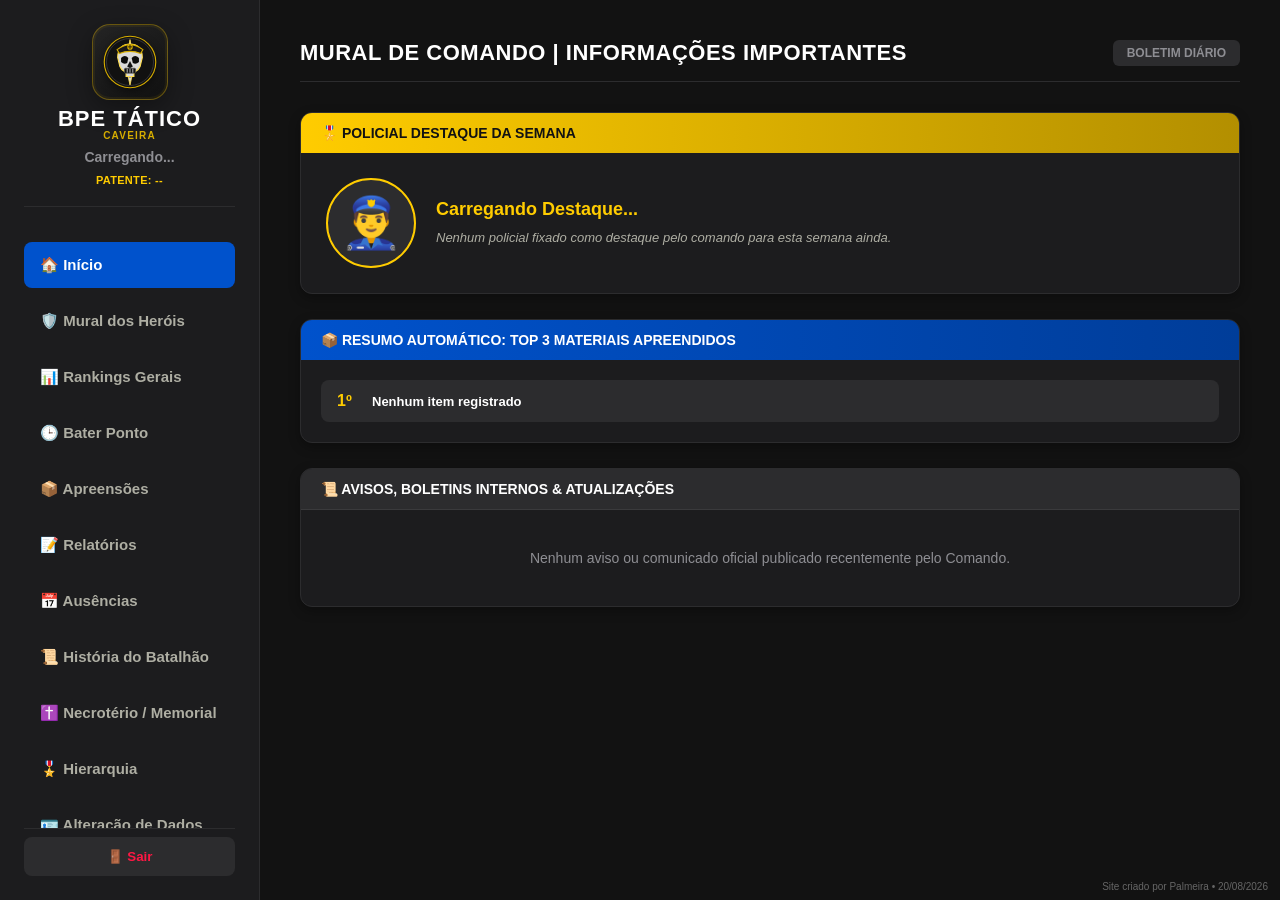
==== painel.html @ 081307b9 "Update painel.html" ====
<!DOCTYPE html>
<html lang="pt-BR">
<head>
    <meta charset="UTF-8">
    <meta name="viewport" content="width=device-width, initial-scale=1.0">
    <title>BPE OPERACIONAL | Painel Principal</title>
    <link rel="icon" type="image/svg+xml" href="data:image/svg+xml,%3Csvg%20xmlns%3D%22http%3A%2F%2Fwww.w3.org%2F2000%2Fsvg%22%20viewBox%3D%220%200%20100%20100%22%3E%0A%3Crect%20width%3D%22100%22%20height%3D%22100%22%20rx%3D%2218%22%20fill%3D%22%23111%22%2F%3E%0A%3Ccircle%20cx%3D%2250%22%20cy%3D%2250%22%20r%3D%2243%22%20fill%3D%22%23111%22%20stroke%3D%22%23d6ad00%22%20stroke-width%3D%223%22%2F%3E%0A%3Cpath%20d%3D%22M50%208%20L58%2055%20L50%2092%20L42%2055%20Z%22%20fill%3D%22%23ddd%22%20stroke%3D%22%23ffdf55%22%20stroke-width%3D%221.5%22%2F%3E%0A%3Cpath%20d%3D%22M50%2018%20L50%2078%22%20stroke%3D%22%23555%22%20stroke-width%3D%222%22%2F%3E%0A%3Crect%20x%3D%2246%22%20y%3D%2254%22%20width%3D%228%22%20height%3D%2220%22%20rx%3D%222%22%20fill%3D%22%23151515%22%20stroke%3D%22%23d6ad00%22%20stroke-width%3D%221.5%22%2F%3E%0A%3Cpath%20d%3D%22M28%2043%20C28%2026%2038%2018%2050%2018%20C62%2018%2072%2026%2072%2043%20L68%2058%20C66%2064%2060%2067%2057%2069%20L57%2076%20L43%2076%20L43%2069%20C40%2067%2034%2064%2032%2058%20Z%22%20fill%3D%22%23ddd%22%20stroke%3D%22%23ffdf55%22%20stroke-width%3D%222%22%2F%3E%0A%3Cpath%20d%3D%22M34%2043%20Q41%2036%2047%2043%20L45%2052%20Q39%2055%2034%2050%20Z%22%20fill%3D%22%23090909%22%2F%3E%0A%3Cpath%20d%3D%22M53%2043%20Q59%2036%2066%2043%20L66%2050%20Q61%2055%2055%2052%20Z%22%20fill%3D%22%23090909%22%2F%3E%0A%3Cpath%20d%3D%22M50%2048%20L45%2058%20L50%2061%20L55%2058%20Z%22%20fill%3D%22%23111%22%2F%3E%0A%3Crect%20x%3D%2240%22%20y%3D%2261%22%20width%3D%2220%22%20height%3D%229%22%20rx%3D%222%22%20fill%3D%22%23111%22%2F%3E%0A%3Cpath%20d%3D%22M45%2062v7%20M50%2062v7%20M55%2062v7%22%20stroke%3D%22%23ddd%22%20stroke-width%3D%221.5%22%2F%3E%0A%3Cpath%20d%3D%22M27%2028%20Q50%2010%2073%2028%20L69%2035%20Q50%2027%2031%2035%20Z%22%20fill%3D%22%23171717%22%20stroke%3D%22%23d6ad00%22%20stroke-width%3D%222%22%2F%3E%0A%3Ccircle%20cx%3D%2250%22%20cy%3D%2223%22%20r%3D%225%22%20fill%3D%22%23d6ad00%22%2F%3E%0A%3Cpath%20d%3D%22M50%2019v8%20M46%2023h8%22%20stroke%3D%22%23111%22%20stroke-width%3D%221.5%22%2F%3E%0A%3C%2Fsvg%3E">
    <link rel="stylesheet" href="painel.css">
    <style>
        /* Ajustes de altíssima qualidade para caixas de texto e layouts expansíveis */
        .full-width-textarea {
            width: 100% !important;
            min-height: 180px;
            max-height: 400px;
            background-color: #2c2c2e;
            border: 1px solid #3a3a3c;
            border-radius: 8px;
            padding: 15px;
            color: white;
            font-size: 14px;
            outline: none;
            resize: vertical;
            line-height: 1.6;
            margin-top: 5px;
            overflow-y: auto;
        }
        .full-width-textarea:focus { border-color: #0052cc; }
        /* Campo de materiais: mantém foco/cursor estáveis durante a digitação. */
        textarea[id^="materiais-print-"] { min-height:78px; line-height:1.45; font-size:14px; font-family:inherit; }
        textarea[id^="materiais-print-"]:focus { outline:2px solid rgba(0,82,204,.35); outline-offset:1px; }
        .input-row-3 { display: grid; grid-template-columns: 1fr 1fr 1fr; gap: 20px; width: 100%; }
        .input-row-2 { display: grid; grid-template-columns: 1fr 1fr; gap: 20px; width: 100%; }
        .form-section-title { font-size: 13px; color: #ffcc00; margin: 25px 0 15px 0; border-bottom: 1px solid #2c2c2e; padding-bottom: 6px; font-weight: 600; text-transform: uppercase; letter-spacing: 0.5px; }
        .bpe-tactical-logo { width:76px;height:76px;margin:0 auto 6px;display:flex;align-items:center;justify-content:center;border:1px solid rgba(255,204,0,.35);border-radius:18px;background:linear-gradient(145deg,#242424,#111);box-shadow:0 8px 24px rgba(0,0,0,.35),inset 0 0 0 2px rgba(255,204,0,.06); }
        .bpe-tactical-logo svg { width:56px;height:56px;filter:drop-shadow(0 3px 5px rgba(0,0,0,.45)); }
        .admin-delete-all { background:#4a1118!important;color:#ffb8bf!important;border:1px solid #ff1744!important;padding:8px 12px!important;border-radius:6px!important;font-weight:800!important;cursor:pointer!important;font-size:11px!important; }
        .admin-delete { background:#ff1744;color:#fff;border:0;padding:6px 10px;border-radius:5px;font-size:10px;font-weight:800;cursor:pointer; }
        .approval-card { background:#1c1c1e;border:1px solid #3a3a3c;border-radius:8px;padding:14px;margin-bottom:10px; }
        .necroteca-card { background:linear-gradient(145deg,#171717,#242424);border:1px solid #3d3d3d;border-left:5px solid #777;border-radius:10px;padding:18px;position:relative;overflow:hidden; }
        .necroteca-card:after { content:'✝';position:absolute;right:18px;top:10px;font-size:56px;color:rgba(255,255,255,.07); }
        .history-card { background:#1c1c1e;border-left:4px solid #ffcc00;padding:20px;border-radius:8px;white-space:pre-wrap;line-height:1.7;color:#d7d7d7; }
        .access-lock { max-width:760px;margin:60px auto; text-align:center; }
        .access-lock .lock-icon { font-size:58px;margin-bottom:10px; }
        .site-credit { position:fixed; right:12px; bottom:8px; color:#666;font-size:10px;z-index:10;pointer-events:none; }
        .dados-pessoais-card { max-width:760px; margin:25px auto; }
        .dados-pessoais-aviso { background:rgba(255,204,0,.08); border:1px solid rgba(255,204,0,.3); color:#d7d7d7; padding:14px; border-radius:8px; line-height:1.6; margin-bottom:20px; }
        .dados-pessoais-grid { display:grid; grid-template-columns:1fr 1fr; gap:18px; }
        .dados-pessoais-grid label { display:block; color:#aeaea3; font-size:13px; margin-bottom:6px; }
        .dados-pessoais-grid input { width:100%; box-sizing:border-box; padding:12px; background:#2c2c2e; border:1px solid #3a3a3c; color:#fff; border-radius:6px; outline:none; }
        .dados-pessoais-grid input:focus { border-color:#ffcc00; }
        @media (max-width:700px) { .dados-pessoais-grid { grid-template-columns:1fr; } }

        /* ===== BPE TÁTICO — ROLAGEM CORRIGIDA ===== */
        html, body { height:100%; min-height:100%; }
        body { overflow:hidden !important; }
        .dashboard-container { height:100vh !important; min-height:100vh !important; overflow:hidden !important; }
        .sidebar {
            height:100vh !important;
            min-height:100vh !important;
            overflow:hidden !important;
            display:flex !important;
            flex-direction:column !important;
        }
        .sidebar-logo { flex:0 0 auto; }
        .sidebar-menu {
            flex:1 1 auto !important;
            min-height:0 !important;
            overflow-y:auto !important;
            overflow-x:hidden !important;
            scrollbar-width:thin;
        }
        .sidebar-footer {
            flex:0 0 auto !important;
            position:relative !important;
            z-index:20;
            background:#1c1c1e;
            border-top:1px solid #2c2c2e;
            padding-top:8px !important;
        }
        #btn-admin {
            width:100% !important;
            box-sizing:border-box !important;
            margin:0 0 7px 0 !important;
            background:linear-gradient(90deg,#3b2800,#6d5000) !important;
            color:#ffdf55 !important;
            border:1px solid #d6ad00 !important;
            font-weight:900 !important;
            box-shadow:0 0 12px rgba(214,173,0,.12);
        }
        #btn-admin:not(.hidden) { display:block !important; }
        .main-content {
            height:100vh !important;
            min-height:0 !important;
            overflow-y:auto !important;
            overflow-x:hidden !important;
            box-sizing:border-box !important;
            -webkit-overflow-scrolling:touch;
        }
        #content-coronel {
            min-height:max-content !important;
            padding-bottom:70px !important;
        }
    </style>
<style>
        /* CORREÇÃO DEFINITIVA DAS ABAS: somente a aba ativa fica visível. */
        .main-content .aba-conteudo.hidden { display:none !important; }
        .main-content .aba-conteudo:not(.hidden) { display:block !important; visibility:visible !important; opacity:1 !important; }
        .main-content .aba-conteudo { box-sizing:border-box; min-height:100%; }
        #content-apreensoes .upload-dropzone { min-height:120px; display:flex; flex-direction:column; align-items:center; justify-content:center; cursor:pointer; }
        #fila-prints-apreensao textarea { display:block !important; visibility:visible !important; opacity:1 !important; }
        #fila-prints-apreensao img { max-width:100%; height:auto; }
</style>
</head>
<body>
    <div class="dashboard-container">
        
        <!-- SIDEBAR: MENU LATERAL ESQUERDO FIXO -->
        <aside class="sidebar">
            <div class="sidebar-logo">
                <div class="bpe-tactical-logo" aria-label="Logo BPE Tático — Caveira" title="BPE TÁTICO • CAVEIRA">
                    <svg viewBox="0 0 100 100" xmlns="http://www.w3.org/2000/svg" role="img" aria-label="Caveira tática com faca">
                        <circle cx="50" cy="50" r="46" fill="#111" stroke="#d6ad00" stroke-width="2"/>
                        <circle cx="50" cy="50" r="42" fill="none" stroke="#3a3a3c" stroke-width="1.5"/>
                        <path d="M50 10 L58 55 L50 91 L42 55 Z" fill="#d8d8d8" stroke="#ffdf55" stroke-width="1.5"/>
                        <path d="M50 18 L50 78" stroke="#4a4a4a" stroke-width="2"/>
                        <rect x="46" y="54" width="8" height="20" rx="2" fill="#151515" stroke="#d6ad00" stroke-width="1.5"/>
                        <path d="M28 42 C28 25 38 18 50 18 C62 18 72 25 72 42 L68 58 C66 64 60 67 57 69 L57 76 L43 76 L43 69 C40 67 34 64 32 58 Z" fill="#d9d9d9" stroke="#ffdf55" stroke-width="2"/>
                        <path d="M34 43 Q41 36 47 43 L45 52 Q39 55 34 50 Z" fill="#0b0b0b"/>
                        <path d="M53 43 Q59 36 66 43 L66 50 Q61 55 55 52 Z" fill="#0b0b0b"/>
                        <path d="M50 48 L45 58 L50 61 L55 58 Z" fill="#111"/>
                        <rect x="40" y="61" width="20" height="9" rx="2" fill="#111" stroke="#555" stroke-width="1"/>
                        <path d="M45 62v7 M50 62v7 M55 62v7" stroke="#d9d9d9" stroke-width="1.5"/>
                        <path d="M27 28 Q50 10 73 28 L69 35 Q50 27 31 35 Z" fill="#171717" stroke="#d6ad00" stroke-width="2"/>
                        <circle cx="50" cy="23" r="5" fill="#d6ad00"/>
                        <path d="M50 19v8 M46 23h8" stroke="#111" stroke-width="1.5"/>
                    </svg>
                </div>
                <h2>BPE TÁTICO</h2>
                <div style="font-size:10px;color:#d6ad00;font-weight:800;letter-spacing:1.2px;margin-top:-2px;">CAVEIRA</div>
                <div class="user-badge">
                    <p id="user-display">Carregando...</p>
                    <p id="user-patente" style="margin:3px 0 0;color:#ffcc00;font-size:11px;font-weight:800;letter-spacing:.3px;">PATENTE: --</p>
                    <span id="tag-estagio" class="badge-estagio hidden">ESTÁGIO</span>
                </div>
            </div>
            
            <nav class="sidebar-menu">
                <button id="btn-menu-inicio" class="menu-btn active" onclick="navegarAba('inicio')">🏠 Início</button>
                <button id="btn-menu-herois" class="menu-btn" onclick="navegarAba('herois')">🛡️ Mural dos Heróis</button>
                <button id="btn-menu-rankings-aba" class="menu-btn" onclick="navegarAba('rankings-aba')">📊 Rankings Gerais</button>
                <button id="btn-menu-ponto" class="menu-btn" onclick="navegarAba('ponto')">🕒 Bater Ponto</button>
                <button id="btn-menu-apreensoes" class="menu-btn" onclick="navegarAba('apreensoes')">📦 Apreensões</button>
                <button id="btn-menu-relatorios" class="menu-btn" onclick="navegarAba('relatorios')">📝 Relatórios</button>
                <button id="btn-menu-ausencias" class="menu-btn" onclick="navegarAba('ausencias')">📅 Ausências</button>
                <button id="btn-menu-historia" class="menu-btn" onclick="navegarAba('historia')">📜 História do Batalhão</button>
                <button id="btn-menu-necroteca" class="menu-btn" onclick="navegarAba('necroteca')">✝️ Necrotério / Memorial</button>
                <button id="btn-menu-hierarquia" class="menu-btn" onclick="navegarAba('hierarquia')">🎖️ Hierarquia</button>
                <button id="btn-menu-dados" class="menu-btn" onclick="navegarAba('dados')">🪪 Alteração de Dados</button>
            </nav>

            <div class="sidebar-footer">
                <button id="btn-admin" class="menu-btn btn-vip hidden" onclick="navegarAba('coronel')" style="display:none;">👑 Painel Coronel</button>
                <button id="btn-menu-acesso" class="menu-btn hidden" onclick="navegarAba('acesso')">🔐 Solicitar / Status de Acesso</button>
                <button onclick="fazerLogout()" class="btn-logout">🚪 Sair</button>
            </div>
        </aside>

        <!-- CONTEÚDO PRINCIPAL (MURAL CENTRAL DINÂMICO E ISOLADO) -->
        <main class="main-content">
            <!-- ====== PORTA DE ACESSO ====== -->
            <div id="content-acesso" class="aba-conteudo hidden">
                <div class="card access-lock">
                    <div class="lock-icon">🔐</div>
                    <h1 style="color:#ffcc00;margin-bottom:10px;">ACESSO AO BPE AGUARDANDO LIBERAÇÃO</h1>
                    <p id="acesso-status-texto" style="color:#aeaea3;line-height:1.7;">Sua senha foi aceita, porém o acesso operacional ainda precisa ser autorizado pelo Alto Comando.</p>
                    <div id="acesso-dados-usuario" style="margin:20px 0;background:#1c1c1e;padding:15px;border-radius:8px;color:#fff;"></div>
                    <button id="btn-solicitar-acesso" class="btn-ponto iniciar" onclick="solicitarAcessoSite()" style="margin:0 auto;max-width:360px;">📨 SOLICITAR LIBERAÇÃO DE ACESSO</button>
                    <div id="acesso-pendente-box" class="hidden" style="margin-top:18px;color:#ffcc00;font-weight:bold;">⏳ SOLICITAÇÃO ENVIADA. AGUARDE A APROVAÇÃO DO ALTO COMANDO.</div>
                </div>
            </div>

            <!-- ====== ABA 1: INÍCIO ====== -->
            <div id="content-inicio" class="aba-conteudo">
                <header class="main-header">
                    <h1>MURAL DE COMANDO | INFORMAÇÕES IMPORTANTES</h1>
                    <div class="date-today">BOLETIM DIÁRIO</div>
                </header>

                <div class="mural-grid">
                    <section class="card card-destaque" style="grid-column: span 2;">
                        <div class="card-header-gold">🎖️ POLICIAL DESTAQUE DA SEMANA</div>
                        <div class="destaque-body">
                            <div class="police-avatar">👮‍♂️</div>
                            <div class="destaque-info">
                                <h3 id="nome-destaque">Carregando Destaque...</h3>
                                <p class="legenda-comentario" id="texto-destaque">Nenhum policial fixado como destaque pelo comando para esta semana ainda.</p>
                            </div>
                        </div>
                    </section>

                    <section class="card card-ranking" style="grid-column: span 2;">
                        <div class="card-header-blue">📦 RESUMO AUTOMÁTICO: TOP 3 MATERIAIS APREENDIDOS</div>
                        <ul class="ranking-list" id="resumo-top3-materiais">
                            <li><span class="rank-pos">1º</span><span class="rank-item">Nenhum item registrado</span></li>
                        </ul>
                    </section>

                    <section class="card card-boletins" style="grid-column: span 2;">
                        <div class="card-header-gray">📜 AVISOS, BOLETINS INTERNOS & ATUALIZAÇÕES</div>
                        <div class="boletins-feed" id="feed-boletins-coronel">
                            <p class="sem-registro">Nenhum aviso ou comunicado oficial publicado recentemente pelo Comando.</p>
                        </div>
                    </section>
                </div>
            </div>

            <!-- ====== ABA 2: CENTRAL DE RANKINGS PÚBLICOS ====== -->
            <div id="content-rankings-aba" class="aba-conteudo hidden">
                <header class="main-header">
                    <h1>ESTATÍSTICAS E RANKINGS DO BATALHÃO</h1>
                    <div class="date-today">FISCALIZAÇÃO GERAL</div>
                </header>

                <div class="mural-grid">
                    <section class="card" style="grid-column: span 2;">
                        <div class="card-header-blue">🥇 RANKING DE APREENSÕES (INDIVIDUAL)</div>
                        <div class="tabela-scroll">
                            <table class="tabela-tatico">
                                <thead>
                                    <tr>
                                        <th>Posição</th>
                                        <th>Policial / ID</th>
                                        <th>Total de Apreensões</th>
                                    </tr>
                                </thead>
                                <tbody id="tabela-ranking-apreensoes">
                                    <tr><td colspan="3" class="sem-registro">Nenhum dado computado na semana.</td></tr>
                                </tbody>
                            </table>
                        </div>
                    </section>

                    <section class="card" style="grid-column: span 2;">
                        <div class="card-header-gold">📦 MONTANTE GERAL ACUMULADO DE MATERIAIS (BATALHÃO)</div>
                        <div class="tabela-scroll">
                            <table class="tabela-tatico">
                                <thead>
                                    <tr>
                                        <th>Item Operacional</th>
                                        <th>Total Confiscado (Geral)</th>
                                    </tr>
                                </thead>
                                <tbody id="tabela-ranking-materiais-coletivo">
                                    <tr><td colspan="2" class="sem-registro">Nenhum material catalogado na semana.</td></tr>
                                </tbody>
                            </table>
                        </div>
                    </section>

                    <section class="card" style="grid-column: span 2;">
                        <div class="card-header-gray">🕒 RANKING DE ATIVIDADE (POLICIAIS MAIS PRESENTES)</div>
                        <div class="tabela-scroll">
                            <table class="tabela-tatico">
                                <thead>
                                    <tr>
                                        <th>Posição</th>
                                        <th>Policial / ID</th>
                                        <th>Último Ponto Aberto</th>
                                        <th>Total de Horas</th>
                                    </tr>
                                </thead>
                                <tbody id="tabela-ranking-atividade">
                                    <tr><td colspan="4" class="sem-registro">Nenhum plantão registrado na semana.</td></tr>
                                </tbody>
                            </table>
                        </div>
                    </section>
                </div>
            </div>
            <!-- ====== ABA 4: BATER PONTO ====== -->
            <div id="content-ponto" class="aba-conteudo hidden">
                <header class="main-header">
                    <h1>CONTROLE DE PONTO ELETRÔNICO</h1>
                    <div class="date-today">REGISTRO DE SERVIÇO</div>
                </header>

                <div class="ponto-container-box">
                    <div class="card card-ponto-status">
                        <div class="card-header-gray">📋 STATUS DO PLANTÃO</div>
                        <div class="ponto-body">
                            <div class="ponto-dados-usuario">
                                <p><strong>Operacional:</strong> <span id="ponto-nome">Carregando...</span></p>
                                <p><strong>ID do Jogo:</strong> <span id="ponto-id">Carregando...</span></p>
                            </div>
                            <div class="ponto-acoes">
                                <div id="status-badge-ponto" class="status-badge fechado">FORA DE SERVIÇO</div>
                                <div class="timer-display" id="ponto-timer">00:00:00</div>
                                <div class="ponto-logs-horarios">
                                    <p>🛫 <strong>Início:</strong> <span id="ponto-registro-inicio">--:--:--</span></p>
                                    <p>🛬 <strong>Término:</strong> <span id="ponto-registro-fim">--:--:--</span></p>
                                    <p>⏳ <strong>Total do Turno:</strong> <span id="ponto-registro-total">0h 0min</span></p>
                                </div>
                                <button id="btn-ponto-acao" onclick="alternarPonto()" class="btn-ponto iniciar">INICIAR SERVIÇO</button>
                            </div>
                        </div>
                    </div>

                    <div class="card card-historico-pontos" style="margin-top: 30px;">
                        <div class="card-header-blue">📋 REGISTROS RECENTES DE PATRULHAMENTO (GERAL)</div>
                        <div class="historico-feed" id="feed-publico-pontos">
                            <p class="sem-registro" id="txt-sem-ponto">Nenhum turno finalizado recentemente.</p>
                        </div>
                    </div>
                </div>
            </div>

            <!-- ====== ABA 5: CENTRAL DE APREENSÕES ====== -->
            <div id="content-apreensoes" class="aba-conteudo hidden">
                <header class="main-header">
                    <h1>SISTEMA DE APREENSÕES OPERACIONAIS</h1>
                    <div class="date-today">LEITURA DE PRINT REAL</div>
                </header>

                <div class="ponto-container-box" style="max-width: 700px;">
                    <div class="card">
                        <div class="card-header-blue">📸 INSTANTÂNEO: SOLTE O PRINT DO INVENTÁRIO ABAIXO</div>
                        <div class="ponto-body">
                            <div class="upload-dropzone" id="dropzone" onclick="document.getElementById('file-print').click()" ondragover="event.preventDefault()" ondrop="event.preventDefault(); Array.from(event.dataTransfer.files || []).forEach(processarImagemApreensao)">
                                <span class="upload-icon">📷</span>
                                <p><strong>Clique, arraste ou use CTRL+V</strong></p>
                                <p>Cole diretamente um print do inventário nesta área. Você pode adicionar vários prints antes de enviar.</p>
                                <input type="file" id="file-print" accept="image/*" multiple style="display: none;" onchange="adicionarPrintsApreensao(this)">
                            </div>
                            <div class="card" style="margin-top:18px;">
                                <div class="card-header-gray">📋 PRINTS AGUARDANDO ENVIO</div>
                                <div id="fila-prints-apreensao" style="padding:10px 0;">
                                    <div class="sem-registro">Nenhum print aguardando envio.</div>
                                </div>
                                <button id="btn-enviar-apreensoes" type="button" class="btn-ponto iniciar" style="width:100%;margin-top:15px;" onclick="enviarApreensoesPendentes()" disabled>📤 ENVIAR APREENSÕES</button>
                                <p style="margin-top:12px;color:#aaa;font-size:13px;">Após anexar cada print, o campo <strong>Materiais apreendidos</strong> aparece imediatamente para você informar as quantidades. Você pode adicionar vários prints na mesma postagem. O print fica visível para conferência e também é arquivado para fiscalização posterior.</p>
                            </div>
                            <div id="historico-apreensoes-fiscalizacao" style="margin-top:18px;"></div>
                            </div>
                        </div>
                    </div>
                </div>
            </div>

            <!-- ====== ABA 6: CENTRAL DE RELATÓRIOS (RSO / GUINCHO) ====== -->
            <div id="content-relatorios" class="aba-conteudo hidden">
                <header class="main-header">
                    <h1>CENTRAL DE RELATÓRIOS OPERACIONAIS</h1>
                    <div class="date-today">LAVRATURA DE ATIVIDADES</div>
                </header>

                <div style="display: flex; gap: 20px; margin-bottom: 30px;">
                    <button id="btn-abrir-form-rso" class="btn-ponto iniciar" style="margin: 0; padding: 18px; font-size: 15px; letter-spacing: 1px; cursor: pointer;" onclick="exibirFormularioRSO()">📝 INICIAR REGISTRO DE RSO</button>
                    <button id="btn-abrir-form-guincho" class="btn-ponto iniciar" style="margin: 0; padding: 18px; font-size: 15px; letter-spacing: 1px; background-color: #ffcc00; color: #121212; cursor: pointer;" onclick="exibirFormularioGuincho()">🚛 INICIAR REGISTRO DE GUINCHO</button>
                </div>

                <!-- FORMULÁRIO DO RSO -->
                <section id="caixa-formulario-rso" class="card hidden" style="padding: 25px; margin-bottom: 30px; border: 1px solid #0052cc;">
                    <div class="card-header-gray" style="margin: -25px -25px 20px -25px; padding: 15px 20px; background: linear-gradient(90deg, #0052cc, #003d99);">📝 PREENCHIMENTO: RELATÓRIO DE SERVIÇO OPERACIONAL (RSO)</div>
                    <form id="form-registro-operacional" onsubmit="publicarRelatorioRSO(event)" class="auth-form" style="max-width: 100%; display: flex; flex-direction: column; gap: 15px;">
                        <div class="input-row-3">
                            <div class="input-group"><label>Batalhão</label><input type="text" id="rel-batalhao" required style="padding:11px; background:#2c2c2e; border:1px solid #3a3a3c; color:white; border-radius:6px; width:100%;"></div>
                            <div class="input-group"><label>Prefixo da Viatura</label><input type="text" id="rel-prefixo" required style="padding:11px; background:#2c2c2e; border:1px solid #3a3a3c; color:white; border-radius:6px; width:100%;"></div>
                            <div class="input-group"><label>Data do Serviço</label><input type="date" id="rel-data" required style="padding:11px; background:#2c2c2e; border:1px solid #3a3a3c; color:white; border-radius:6px; width:100%;"></div>
                        </div>
                        <div class="input-row-2">
                            <div class="input-group"><label>Horário de Início</label><input type="time" id="rel-hora-inicio" required style="padding:11px; background:#2c2c2e; border:1px solid #3a3a3c; color:white; border-radius:6px; width:100%;"></div>
                            <div class="input-group"><label>Horário de Término</label><input type="time" id="rel-hora-fim" required style="padding:11px; background:#2c2c2e; border:1px solid #3a3a3c; color:white; border-radius:6px; width:100%;"></div>
                        </div>
                        <div class="form-section-title">👥 COMPOSIÇÃO DA GUARNIÇÃO</div>
                        <div style="display: flex; flex-direction: column; gap: 12px; width:100%;">
                            <input type="text" id="rel-h1" placeholder="1º Homem" required style="padding:11px; background:#2c2c2e; border:1px solid #3a3a3c; color:white; border-radius:6px; width:100%;">
                            <input type="text" id="rel-h2" placeholder="2º Homem" style="padding:11px; background:#2c2c2e; border:1px solid #3a3a3c; color:white; border-radius:6px; width:100%;">
                            <input type="text" id="rel-h3" placeholder="3º Homem" style="padding:11px; background:#2c2c2e; border:1px solid #3a3a3c; color:white; border-radius:6px; width:100%;">
                            <input type="text" id="rel-h4" placeholder="4º Homem" style="padding:11px; background:#2c2c2e; border:1px solid #3a3a3c; color:white; border-radius:6px; width:100%;">
                            <input type="text" id="rel-h5" placeholder="5º Homem" style="padding:11px; background:#2c2c2e; border:1px solid #3a3a3c; color:white; border-radius:6px; width:100%;">
                        </div>
                        <div class="form-section-title" style="color: #0052cc;">📜 HISTÓRICO</div>
                        <textarea id="rel-historico" class="full-width-textarea" placeholder="Histórico..." required></textarea>
                        <div class="input-row-2">
                            <input type="number" id="rel-bopm" value="0" required style="padding:11px; background:#2c2c2e; border:1px solid #3a3a3c; color:white; border-radius:6px;">
                            <input type="number" id="rel-obitos" value="0" required style="padding:11px; background:#2c2c2e; border:1px solid #3a3a3c; color:white; border-radius:6px;">
                        </div>
                        <input type="text" id="rel-materiais" placeholder="Materiais..." style="padding:11px; background:#2c2c2e; border:1px solid #3a3a3c; color:white; border-radius:6px; width:100%;">
                        <div class="input-row-2" style="margin-top: 15px;"><button type="submit" class="btn-ponto iniciar">ENVIAR RSO</button><button type="button" class="btn-logout" onclick="cancelarRSO()">CANCELAR</button></div>
                    </form>
                </section>

                <!-- FORMULÁRIO DO GUINCHO -->
                <section id="caixa-formulario-guincho" class="card hidden" style="padding: 25px; margin-bottom: 30px; border: 1px solid #ffcc00;">
                    <div class="card-header-gray" style="margin: -25px -25px 20px -25px; padding: 15px 20px; background: linear-gradient(90deg, #ffcc00, #b38f00); color: #121212;">🚛 PREENCHIMENTO: RELATÓRIO DE GUINCHO</div>
                    <form id="form-registro-guincho" onsubmit="publicarRelatorioGuincho(event)" class="auth-form" style="max-width: 100%; display: flex; flex-direction: column; gap: 15px;">
                        <div class="input-row-3">
                            <input type="date" id="gui-data" required style="padding:11px; background:#2c2c2e; border:1px solid #3a3a3c; color:white; border-radius:6px; width:100%;">
                            <input type="time" id="gui-hora-inicio" required style="padding:11px; background:#2c2c2e; border:1px solid #3a3a3c; color:white; border-radius:6px; width:100%;">
                            <input type="time" id="gui-hora-fim" required style="padding:11px; background:#2c2c2e; border:1px solid #3a3a3c; color:white; border-radius:6px; width:100%;">
                        </div>
                        <div class="input-row-3">
                            <input type="text" id="gui-veiculo" placeholder="Veículo" required style="padding:11px; background:#2c2c2e; border:1px solid #3a3a3c; color:white; border-radius:6px; width:100%;">
                            <input type="text" id="gui-placa" placeholder="Placa" required style="padding:11px; background:#2c2c2e; border:1px solid #3a3a3c; color:white; border-radius:6px; width:100%;">
                            <input type="text" id="gui-dono" placeholder="Proprietário" required style="padding:11px; background:#2c2c2e; border:1px solid #3a3a3c; color:white; border-radius:6px; width:100%;">
                        </div>
                        <div class="input-row-2">
                            <input type="text" id="gui-retirada" placeholder="Retirada" required style="padding:11px; background:#2c2c2e; border:1px solid #3a3a3c; color:white; border-radius:6px; width:100%;">
                            <input type="text" id="gui-destino" placeholder="Destino" required style="padding:11px; background:#2c2c2e; border:1px solid #3a3a3c; color:white; border-radius:6px; width:100%;">
                        </div>
                        <input type="text" id="gui-motivo" placeholder="Motivo" required style="padding:11px; background:#2c2c2e; border:1px solid #3a3a3c; color:white; border-radius:6px; width:100%;">
                        <input type="text" id="gui-responsavel" placeholder="Responsável" required style="padding:11px; background:#2c2c2e; border:1px solid #3a3a3c; color:white; border-radius:6px; width:100%;">
                        <div class="input-group" style="width: 100%;">
                            <label>Anexar Foto do Veículo</label>
                            <input type="file" id="gui-foto-arquivo" accept="image/*" style="padding:11px; background:#2c2c2e; border:1px solid #3a3a3c; color:white; border-radius:6px; width:100%;" onchange="processarFotoVeiculo(this)">
                            <img id="gui-preview-img" src="" class="hidden" style="max-height: 150px; margin-top: 10px; border-radius: 6px; border: 1px solid #ffcc00; display: block;">
                            <input type="hidden" id="gui-foto-base64">
                        </div>
                        <div class="input-row-2" style="margin-top: 15px;"><button type="submit" class="btn-ponto iniciar" style="background-color:#ffcc00; color:#121212;">ENVIAR GUINCHO</button><button type="button" class="btn-logout" onclick="cancelarGuincho()">CANCELAR</button></div>
                    </form>
                </section>

                <section class="card">
                    <div class="card-header-blue">📋 HISTÓRICO GERAL DE RELATÓRIOS DO BATALHÃO</div>
                    <div class="boletins-feed" id="feed-mural-relatorios" style="padding: 20px;">
                        <p class="sem-registro">Nenhum relatório enviado até o momento.</p>
                    </div>
                </section>
            </div>

                        <!-- ====== ABA 3: MURAL DOS HERÓIS ====== -->
            <div id="content-herois" class="aba-conteudo hidden">
                <header class="main-header">
                    <h1>MURAL DOS HERÓIS DO BATALHÃO</h1>
                    <div class="date-today">HONRA E GLÓRIA</div>
                </header>

                <div class="mural-grid" id="mural-homenagens-batalhao"
                     style="display:grid;grid-template-columns:repeat(auto-fit,minmax(300px,1fr));gap:20px;">
                </div>
            </div>

            <!-- ====== ABA 7: QUADRO DE AUSÊNCIAS JUSTIFICADAS ====== -->
            <div id="content-ausencias" class="aba-conteudo hidden">
                <header class="main-header">
                    <h1>SISTEMA DE AUSÊNCIAS JUSTIFICADAS</h1>
                    <div class="date-today">CONTROLE DE LICENÇAS</div>
                </header>
                
                <div style="margin-bottom: 30px;">
                    <button id="btn-abrir-form-ausencia" class="btn-ponto iniciar" style="margin: 0; padding: 18px; font-size: 15px; letter-spacing: 1px; cursor: pointer;" onclick="exibirFormularioAusencia()">📅 SOLICITAR LICENÇA / AFASTAMENTO</button>
                </div>
                
                <section id="caixa-formulario-ausencia" class="card hidden" style="padding: 25px; margin-bottom: 30px; border: 1px solid #ff6b00;">
                    <div class="card-header-gray" style="margin: -25px -25px 20px -25px; padding: 15px 20px; background: linear-gradient(90deg, #ff6b00, #cc4b00); color: white;">📅 FORMULÁRIO DE JUSTIFICATIVA</div>
                    <form id="form-registro-ausencia" onsubmit="publicarAusenciaJustificada(event)" class="auth-form" style="max-width: 100%; display: flex; flex-direction: column; gap: 15px;">
                        <div class="input-row-2">
                            <div class="input-group"><label>ID do Jogo</label><input type="number" id="aus-id" required style="padding:11px; background:#2c2c2e; border:1px solid #3a3a3c; color:white; border-radius:6px; width:100%;"></div>
                            <div class="input-group"><label>Nome e Patente</label><input type="text" id="aus-nome" required style="padding:11px; background:#2c2c2e; border:1px solid #3a3a3c; color:white; border-radius:6px; width:100%;"></div>
                        </div>
                        <div class="input-row-2">
                            <div class="input-group"><label>Início</label><input type="date" id="aus-data-inicio" required style="padding:11px; background:#2c2c2e; border:1px solid #3a3a3c; color:white; border-radius:6px; width:100%;"></div>
                            <div class="input-group"><label>Término</label><input type="date" id="aus-data-fim" required style="padding:11px; background:#2c2c2e; border:1px solid #3a3a3c; color:white; border-radius:6px; width:100%;"></div>
                        </div>
                        <div class="input-group" style="width: 100%;"><label>Motivo</label><textarea id="aus-motivo" class="full-width-textarea" required></textarea></div>
                        <div class="input-row-2" style="margin-top: 25px; gap: 20px;">
                            <button type="submit" class="btn-ponto iniciar" style="margin: 0; padding:15px; border:none; border-radius:6px; font-weight:bold; cursor:pointer; font-size:15px; background-color:#ff6b00; color:white;">ENVIAR JUSTIFICATIVA</button>
                            <button type="button" class="btn-logout" style="margin: 0; padding:15px; border:none; border-radius:6px; font-weight:bold; cursor:pointer; font-size:15px;" onclick="cancelarAusencia()">CANCELAR RASCUNHO</button>
                        </div>
                    </form>
                </section>
                
                <section class="card">
                    <div class="card-header-blue" style="background: #2c2c2e; color: white;">📋 HISTÓRICO DE AUSÊNCIAS E LICENÇAS DO EFETIVO</div>
                    <div class="boletins-feed" id="feed-mural-ausencias" style="padding: 20px; display: flex; flex-direction: column; gap: 15px;">
                        <p class="sem-registro" id="txt-sem-ausencia">Nenhuma ausência registrada no momento.</p>
                    </div>
                </section>
            </div>

            <!-- ====== MURAL DA HISTÓRIA DO BATALHÃO ====== -->
            <div id="content-historia" class="aba-conteudo hidden">
                <header class="main-header">
                    <h1>📜 HISTÓRIA DO BATALHÃO</h1>
                    <div class="date-today">MEMÓRIA INSTITUCIONAL</div>
                </header>
                <section class="card">
                    <div class="card-header-gold">🏛️ NOSSA HISTÓRIA</div>
                    <div id="mural-historia-bpe" class="history-card" style="margin:20px;">A história do batalhão ainda não foi publicada pelo Coronel.</div>
                </section>
            </div>

            <!-- ====== NECROTÉRIO / MEMORIAL ====== -->
            <div id="content-necroteca" class="aba-conteudo hidden">
                <header class="main-header">
                    <h1>✝️ NECROTÉRIO / MEMORIAL DO BATALHÃO</h1>
                    <div class="date-today">MEMÓRIA DOS QUE DEIXARAM O EFETIVO</div>
                </header>
                <section class="card">
                    <div class="card-header-gray">🕯️ MEMORIAL DO EFETIVO</div>
                    <div id="mural-necroteca" style="padding:20px;display:grid;grid-template-columns:repeat(auto-fill,minmax(280px,1fr));gap:15px;"></div>
                </section>
            </div>

            <!-- ====== ABA: ALTERAÇÃO DE DADOS ====== -->
            <div id="content-dados" class="aba-conteudo hidden">
                <header class="main-header">
                    <h1>ALTERAÇÃO DE DADOS DO POLICIAL</h1>
                    <div class="date-today">ATUALIZAÇÃO DO CADASTRO</div>
                </header>

                <section class="card dados-pessoais-card">
                    <div class="card-header-gold">🪪 MEUS DADOS FUNCIONAIS</div>
                    <div style="padding:22px;">
                        <div class="dados-pessoais-aviso">
                            <strong style="color:#ffcc00;">Atenção:</strong> você pode alterar seu nome e seu ID.
                            A patente é controlada pelo Alto Comando e será mantida automaticamente.
                            Depois de salvar, a alteração será sincronizada com o banco compartilhado para os demais policiais.
                        </div>
                        <div class="dados-pessoais-grid">
                            <div>
                                <label for="dados-nome">Nome</label>
                                <input id="dados-nome" type="text" placeholder="Ex.: PALMEIRA" autocomplete="off">
                                <small style="display:block;color:#777;margin-top:6px;">Digite somente seu nome. A patente será acrescentada automaticamente.</small>
                            </div>
                            <div>
                                <label for="dados-id">ID do Jogo</label>
                                <input id="dados-id" type="text" inputmode="numeric" placeholder="Ex.: 23012" autocomplete="off">
                            </div>
                        </div>
                        <div style="margin-top:22px;display:flex;gap:12px;flex-wrap:wrap;">
                            <button type="button" class="btn-ponto iniciar" style="margin:0;" onclick="carregarDadosPessoais()">🔄 ATUALIZAR DADOS ATUAIS</button>
                            <button type="button" class="btn-ponto iniciar" style="margin:0;background:#ffcc00;color:#121212;" onclick="salvarAlteracaoDados()">💾 SALVAR ALTERAÇÕES</button>
                        </div>
                        <p id="dados-status" style="margin:15px 0 0;color:#8e8e93;font-size:12px;"></p>
                    </div>
                </section>
            </div>

            <!-- ====== ABA 8: QUADRO DE HIERARQUIA DINÂMICA WITH CONTADORES ====== -->
            <div id="content-hierarquia" class="aba-conteudo hidden">
                <header class="main-header">
                    <h1>QUADRO DE HIERARQUIA GERAL DO EFETIVO</h1>
                    <div class="date-today" style="color: #ffcc00; font-weight: bold; font-size: 14px; background: rgba(255,204,0,0.1); padding: 6px 12px; border-radius: 4px; display: inline-block;">
                        🚨 TOTAL DE POLICIAIS NO BATALHÃO: <span id="contador-efetivo-total" style="color: #ffffff; font-weight: 800;">0</span>
                    </div>
                </header>

                <div class="mural-grid" style="display: flex; flex-direction: column; gap: 30px; max-width: 100%; margin-top: 20px;">
                    <section class="card" style="border-left: 5px solid #ffcc00;">
                        <div class="card-header-gold">👑 ALTO COMANDO (<span id="qtd-alto-comando">0</span>)</div>
                        <div id="hierarquia-alto-comando" style="padding: 20px; display: grid; grid-template-columns: repeat(auto-fill, minmax(220px, 1fr)); gap: 15px;"></div>
                    </section>

                    <section class="card" style="border-left: 5px solid #0052cc;">
                        <div class="card-header-blue">🎖️ CORPO DE OFICIAIS (<span id="qtd-oficiais">0</span>)</div>
                        <div id="hierarquia-oficiais" style="padding: 20px; display: grid; grid-template-columns: repeat(auto-fill, minmax(220px, 1fr)); gap: 15px;"></div>
                    </section>

                    <section class="card" style="border-left: 5px solid #00e676;">
                        <div class="card-header-blue" style="background: linear-gradient(90deg, #00e676, #00b34a); color: #121212; font-weight: bold;">🛡️ CORPO DE GRADUADOS (<span id="qtd-graduados">0</span>)</div>
                        <div id="hierarquia-graduados" style="padding: 20px; display: grid; grid-template-columns: repeat(auto-fill, minmax(220px, 1fr)); gap: 15px;"></div>
                    </section>

                    <section class="card" style="border-left: 5px solid #aeaea3;">
                        <div class="card-header-gray">👮‍♂️ CORPO DE PRAÇAS (<span id="qtd-pracas">0</span>)</div>
                        <div id="hierarquia-pracas" style="padding: 20px; display: grid; grid-template-columns: repeat(auto-fill, minmax(220px, 1fr)); gap: 15px;"></div>
                    </section>
                </div>
            </div>


            <!-- ====== ABA 9: PAINEL ADMINISTRATIVO SUPREMO ====== -->
            <div id="content-coronel" class="aba-conteudo hidden">
                <header class="main-header">
                    <h1 id="titulo-painel-coronel">PAINEL DE CONTROLE DO ALTO COMANDO</h1>
                    <div class="date-today" style="color:#ffcc00;">GESTÃO E AUDITORIA SUPREMA</div>
                </header>

                <div class="mural-grid" style="display:grid; grid-template-columns:1fr 1fr; gap:30px; margin-top:20px;">
                    <section class="card" style="border:1px solid #ffcc00;">
                        <div class="card-header-gold">🎖️ CONFIGURAR POLICIAL DESTAQUE DA SEMANA</div>
                        <form id="form-admin-destaque" onsubmit="salvarPolicialDestaque(event)" style="padding:20px; display:flex; flex-direction:column; gap:15px;">
                            <div class="input-group">
                                <label>Nome e Patente do Homenageado</label>
                                <input type="text" id="adm-destaque-nome" placeholder="Ex: SARGENTO PM HYUN HEE KIM" required>
                            </div>
                            <div class="input-group">
                                <label>Texto de Homenagem / Justificativa do Comando</label>
                                <textarea id="adm-destaque-texto" class="full-width-textarea" style="min-height:100px;" placeholder="Escreva o motivo..." required></textarea>
                            </div>
                            <div class="input-group">
                                <label>Anexar Foto de Perfil</label>
                                <input type="file" id="adm-destaque-foto-arquivo" accept="image/*" onchange="processarFotoDestaque(this)">
                                <img id="adm-destaque-preview" src="" class="hidden" style="max-height:120px; margin-top:10px; border-radius:6px; border:1px solid #ffcc00;">
                                <input type="hidden" id="adm-destaque-base64">
                            </div>
                            <button type="submit" class="btn-ponto iniciar" style="background:#ffcc00; color:#121212; margin:0;">🏆 FIXAR DESTAQUE DA SEMANA</button>
                        </form>
                    </section>

                    <section class="card" style="border:1px solid #0052cc;">
                        <div class="card-header-blue">📢 PUBLICAR AVISOS E BOLETINS OFICIAIS</div>
                        <form id="form-admin-boletim" onsubmit="publicarBoletimOficial(event)" style="padding:20px; display:flex; flex-direction:column; gap:15px;">
                            <div class="input-group">
                                <label>Título do Comunicado Interno</label>
                                <input type="text" id="adm-boletim-titulo" placeholder="Título do comunicado" required>
                            </div>
                            <div class="input-group">
                                <label>Texto do Comunicado</label>
                                <textarea id="adm-boletim-texto" class="full-width-textarea" style="min-height:100px;" placeholder="Escreva o comunicado..." required></textarea>
                            </div>
                            <button type="submit" class="btn-ponto iniciar" style="margin:0;">📢 PUBLICAR COMUNICADO</button>
                        </form>
                    </section>
                </div>

                <section class="card" style="margin-top:30px;border:1px solid #d6ad00;">
                    <div class="card-header-gold">🏅 GERENCIAR MURAL DOS HERÓIS</div>
                    <form onsubmit="adicionarHeroiMural(event)" style="padding:20px;display:flex;flex-direction:column;gap:12px;">
                        <div class="input-row-2">
                            <div class="input-group">
                                <label>Nome e Patente</label>
                                <input id="adm-heroi-nome" type="text" placeholder="Ex: TENENTE CORONEL PM CHACAL" required>
                            </div>
                            <div class="input-group">
                                <label>Cargo / Identificação</label>
                                <input id="adm-heroi-cargo" type="text" placeholder="Ex: ATUAL COMANDANTE DO BATALHÃO" required>
                            </div>
                        </div>
                        <div class="input-group">
                            <label>Homenagem</label>
                            <textarea id="adm-heroi-texto" class="full-width-textarea" style="min-height:120px;" placeholder="Escreva a homenagem..." required></textarea>
                        </div>
                        <div class="input-row-2">
                            <div class="input-group">
                                <label>Ícone</label>
                                <input id="adm-heroi-icone" type="text" value="🎖️" maxlength="4" placeholder="🎖️">
                            </div>
                            <button type="submit" class="btn-ponto iniciar" style="margin:0;background:#d6ad00;color:#121212;">🏅 ADICIONAR AO MURAL</button>
                        </div>
                    </form>
                    <div id="lista-admin-herois" style="padding:0 20px 20px;"></div>
                </section>

                <div class="mural-grid" style="display:grid;grid-template-columns:1fr 1fr;gap:30px;margin-top:30px;">
                    <section class="card" style="border:1px solid #666;">
                        <div class="card-header-gray">✝️ NECROTÉRIO / MEMORIAL</div>
                        <form onsubmit="publicarNecroteca(event)" style="padding:20px;display:flex;flex-direction:column;gap:12px;">
                            <input id="adm-necro-nome" type="text" placeholder="Nome e patente do policial" required>
                            <textarea id="adm-necro-texto" class="full-width-textarea" style="min-height:110px;" placeholder="Mensagem / homenagem / motivo da saída..." required></textarea>
                            <button class="btn-ponto iniciar" type="submit" style="margin:0;background:#555;">✝️ REGISTRAR NO MEMORIAL</button>
                        </form>
                    </section>
                    <section class="card" style="border:1px solid #ffcc00;">
                        <div class="card-header-gold">📜 HISTÓRIA DO BATALHÃO</div>
                        <form onsubmit="salvarHistoriaBPE(event)" style="padding:20px;display:flex;flex-direction:column;gap:12px;">
                            <textarea id="adm-historia-texto" class="full-width-textarea" style="min-height:180px;" placeholder="Escreva a história oficial do batalhão..." required></textarea>
                            <button class="btn-ponto iniciar" type="submit" style="margin:0;background:#ffcc00;color:#121212;">💾 PUBLICAR / ATUALIZAR HISTÓRIA</button>
                        </form>
                    </section>
                </div>

                <section class="card" style="margin-top:30px;border:1px solid #00e676;">
                    <div class="card-header-blue" style="background:linear-gradient(90deg,#005c32,#00a95c);">🔐 SOLICITAÇÕES DE ACESSO PENDENTES</div>
                    <div id="lista-solicitacoes-acesso" style="padding:20px;"></div>
                </section>

                <section class="card" style="margin-top:30px;border:1px solid #ff1744;">
                    <div class="card-header-gray">🧹 LIMPEZA DE REGISTROS — APAGAR TUDO</div>
                    <div id="painel-apagar-tudo" style="padding:20px;display:grid;grid-template-columns:repeat(auto-fit,minmax(190px,1fr));gap:10px;"></div>
                </section>

                <section class="card" style="margin-top:30px;border:1px solid #ff1744;">
                    <div class="card-header-gray">🔐 REGISTRO DE AUDITORIA</div>
                    <div class="tabela-scroll">
                        <table class="tabela-tatico">
                            <thead><tr><th>Data/Hora</th><th>Evento</th></tr></thead>
                            <tbody id="tabela-logs-auditoria-coronel">
                                <tr><td colspan="2" class="sem-registro">Nenhum log registrado.</td></tr>
                            </tbody>
                        </table>
                    </div>
                </section>
            </div>

            <!-- POP-UP DE GESTÃO DO POLICIAL -->
            <div id="popup-gestao-militar" class="hidden" style="position:fixed; inset:0; background:rgba(0,0,0,.78); display:none; align-items:center; justify-content:center; z-index:999999;">
                <div class="card" style="width:min(430px,92vw); padding:24px; border:2px solid #ffcc00; box-shadow:0 15px 50px rgba(0,0,0,.65);">
                    <div style="text-align:center; margin-bottom:20px;">
                        <div style="font-size:30px;">🎖️</div>
                        <h3 id="gestao-pm-nome" style="color:#fff; margin:6px 0 0;">NOME DO POLICIAL</h3>
                        <p id="gestao-pm-id" style="color:#8e8e93; font-size:12px; margin:5px 0;">ID DO JOGO: 0000</p>
                        <p id="gestao-pm-patente" style="color:#ffcc00; font-weight:bold; font-size:12px; margin:5px 0;">PATENTE: --</p>
                        <span id="gestao-pm-estagio" class="hidden" style="display:inline-block; color:#ffcc00; font-size:11px; font-weight:bold; background:rgba(255,204,0,.10); padding:3px 9px; border-radius:4px;">ESTÁGIO</span>
                    </div>
                    <div style="display:flex; flex-direction:column; gap:10px;">
                        <button onclick="dispararAcaoPromocao('promover')" style="background:#0052cc; color:white; border:0; padding:12px; border-radius:6px; font-weight:bold; cursor:pointer;">⬆️ PROMOVER</button>
                        <button onclick="dispararAcaoPromocao('rebaixar')" style="background:#3a3a3c; color:white; border:0; padding:12px; border-radius:6px; font-weight:bold; cursor:pointer;">⬇️ REBAIXAR</button>
                        <button onclick="dispararAcaoPromocao('estagio')" style="background:#ffcc00; color:#121212; border:0; padding:12px; border-radius:6px; font-weight:bold; cursor:pointer;">🟡 COLOCAR EM ESTÁGIO</button>
                        <button onclick="dispararAcaoPromocao('remover-estagio')" style="background:#545456; color:white; border:0; padding:12px; border-radius:6px; font-weight:bold; cursor:pointer;">⚪ REMOVER ESTÁGIO</button>
                        <button onclick="dispararAcaoPromocao('exonerar')" style="background:#ff1744; color:white; border:0; padding:12px; border-radius:6px; font-weight:bold; cursor:pointer;">🚫 EXONERAR</button>
                        <button onclick="fecharMenuGestaoMilitar()" style="background:transparent; color:#8e8e93; border:1px solid #3a3a3c; padding:10px; border-radius:6px; font-weight:bold; cursor:pointer; margin-top:4px;">FECHAR</button>
                    </div>
                </div>
            </div>

            <style>
                #popup-gestao-militar:not(.hidden) { display:flex !important; }
                #content-coronel input, #content-coronel textarea { width:100%; box-sizing:border-box; padding:11px; background:#2c2c2e; border:1px solid #3a3a3c; color:white; border-radius:6px; }
                #content-coronel label { display:block; margin-bottom:6px; color:#aeaea3; font-size:13px; }
                #hierarquia-alto-comando > div, #hierarquia-oficiais > div, #hierarquia-graduados > div, #hierarquia-pracas > div { transition:transform .12s, border-color .12s, box-shadow .12s; }
                #hierarquia-alto-comando > div:hover, #hierarquia-oficiais > div:hover, #hierarquia-graduados > div:hover, #hierarquia-pracas > div:hover { transform:translateY(-2px); border-color:#ffcc00 !important; box-shadow:0 6px 18px rgba(0,0,0,.25) !important; }
            </style>


            <!-- CARREGAMENTO DO ROBÔ OCR -->
            <script src="https://cdn.jsdelivr.net/npm/tesseract.js@5/dist/tesseract.min.js"></script>
        
    <!-- Banco compartilhado BPE Tático — Supabase -->
    <script src="https://cdn.jsdelivr.net/npm/@supabase/supabase-js@2"></script>
    <script>
        const BPE_SUPABASE_URL = "https://eplpkbsdpqkqdjhdrxph.supabase.co";
        const BPE_SUPABASE_KEY = "sb_publishable_2czuKM0vH23EdhH5_lC7Lg_q2KUbFal";
        const bpeSupabase = window.supabase.createClient(BPE_SUPABASE_URL, BPE_SUPABASE_KEY);
        const BPE_SHARED_KEYS = [
            'usuariosBPE', 'bancoUsuariosBPE', 'historicoPontosBPE', 'rankingApreensoesBPE',
            'topMateriaisBPE', 'bancoRelatoriosBPE', 'bancoLogsDelecaoBPE', 'bancoAusenciasBPE',
            'bancoBoletinsBPE', 'bancoSolicitacoesAcessoBPE', 'bancoNecrotecaBPE',
            'bancoExoneradosBPE', 'bancoHeroisBPE', 'bancoApreensoesBPE', 'bpePolicialDestaque', 'bpePolicialDestaqueExcluidoEm', 'historiaBPE'
        ];
        let bpeBancoPronto = false;
        let bpeSincronizando = null;

        async function bpeSalvarNuvem(chave, valor) {
            try {
                const { error } = await bpeSupabase.from('bpe_store').upsert({
                    chave,
                    valor,
                    atualizado_em: new Date().toISOString()
                }, { onConflict: 'chave' });
                if (error) console.error('[BPE] Erro ao salvar', chave, error);
            } catch (e) {
                console.error('[BPE] Falha de conexão ao salvar', chave, e);
            }
        }

        async function sincronizarBancoBPE(opcoes = {}) {
            if (bpeSincronizando) return bpeSincronizando;
            bpeSincronizando = (async () => {
                try {
                    const { data, error } = await bpeSupabase.from('bpe_store').select('chave,valor,atualizado_em');
                    if (error) throw error;

                    const linhas = Array.isArray(data) ? data : [];
                    const mapa = new Map(linhas.map(x => [x.chave, x]));

                    // Primeira conexão: se o banco estiver vazio, migra o conteúdo local existente.
                    if (linhas.length === 0) {
                        for (const chave of BPE_SHARED_KEYS) {
                            const raw = localStorage.getItem(chave);
                            if (raw !== null) {
                                try {
                                    const valor = JSON.parse(raw);
                                    await bpeSalvarNuvem(chave, valor);
                                } catch (_) {}
                            }
                        }
                    } else {
                        // Banco é a fonte oficial. O cache local acompanha o Supabase.
                        // Se uma chave ainda não existir na nuvem, preservamos o dado local
                        // e fazemos a primeira subida dessa chave para o banco compartilhado.
                        for (const chave of BPE_SHARED_KEYS) {
                            if (chave === 'bpePolicialDestaque') {
                                const localExclusao = Number(localStorage.getItem('bpePolicialDestaqueExcluidoEm') || 0);
                                const linha = mapa.get(chave);
                                const nuvemAtualizacao = linha?.atualizado_em ? Date.parse(linha.atualizado_em) : 0;

                                // Tombstone: uma exclusão confirmada pelo comando nunca pode ser
                                // ressuscitada por uma cópia antiga que ainda esteja em algum cliente.
                                if (localExclusao > nuvemAtualizacao) {
                                    localStorage.setItem(chave, JSON.stringify(null));
                                    await bpeSalvarNuvem(chave, null);
                                    continue;
                                }
                                if (linha) {
                                    localStorage.setItem(chave, JSON.stringify(linha.valor));
                                } else {
                                    const raw = localStorage.getItem(chave);
                                    if (raw !== null) {
                                        try { await bpeSalvarNuvem(chave, JSON.parse(raw)); } catch (_) {}
                                    }
                                }
                                continue;
                            }

                            if (chave === 'bpePolicialDestaqueExcluidoEm') {
                                if (mapa.has(chave)) {
                                    const remoto = Number(mapa.get(chave).valor || 0);
                                    const local = Number(localStorage.getItem(chave) || 0);
                                    localStorage.setItem(chave, String(Math.max(local, remoto)));
                                }
                                continue;
                            }

                            if (mapa.has(chave)) {
                                localStorage.setItem(chave, JSON.stringify(mapa.get(chave).valor));
                            } else {
                                const raw = localStorage.getItem(chave);
                                if (raw !== null) {
                                    try { await bpeSalvarNuvem(chave, JSON.parse(raw)); } catch (_) {}
                                }
                            }
                        }

                        // Depois de receber o tombstone de outro computador, garante que o
                        // destaque local também seja nulo e que a exclusão seja propagada.
                        const tombstone = Number(localStorage.getItem('bpePolicialDestaqueExcluidoEm') || 0);
                        const linhaDestaque = mapa.get('bpePolicialDestaque');
                        if (tombstone && linhaDestaque) {
                            const nuvemAtualizacao = linhaDestaque.atualizado_em ? Date.parse(linhaDestaque.atualizado_em) : 0;
                            if (tombstone > nuvemAtualizacao) {
                                localStorage.setItem('bpePolicialDestaque', JSON.stringify(null));
                                await bpeSalvarNuvem('bpePolicialDestaque', null);
                            }
                        }
                    }

                    bpeBancoPronto = true;
                    return true;
                } catch (e) {
                    console.error('[BPE] Não foi possível sincronizar com o Supabase.', e);
                    bpeBancoPronto = false;
                    return false;
                } finally {
                    bpeSincronizando = null;
                }
            })();
            return bpeSincronizando;
        }

        async function bpeForcarSincronizacao() {
            return sincronizarBancoBPE({ force: true });
        }

        // Atualização periódica: outros usuários passam a aparecer sem precisar fechar o site.
        setInterval(async () => {
            if (document.visibilityState === 'visible') {
                const ok = await sincronizarBancoBPE({ force: true });
                if (ok && typeof atualizarTabelasGerais === 'function') {
                    try {
                        if (typeof renderizarHierarquiaGeral === 'function') renderizarHierarquiaGeral();
                        if (typeof renderizarBoletinsECommunicados === 'function') renderizarBoletinsECommunicados();
                        if (typeof renderizarMuralHerois === 'function') renderizarMuralHerois();
                        if (typeof renderizarMuralRSO === 'function') renderizarMuralRSO();
                        if (typeof renderizarMuralAusencias === 'function') renderizarMuralAusencias();
                        if (typeof renderizarNecroteca === 'function') renderizarNecroteca();
                        if (typeof renderizarHistoriaBPE === 'function') renderizarHistoriaBPE();
                        if (typeof renderizarHistoricoApreensoes === 'function') renderizarHistoricoApreensoes();
                        sincronizarUsuarioAtualNaTela();
                        atualizarTagEstagioUsuario();
                        atualizarTabelasGerais();
                    } catch (_) {}
                }
            }
        }, 15000);
    </script>
    <script>
                let timerIntervalo;
                let segundosAtivos = 0;
                let pontoAberto = false;
                let idPolicialSelecionadoGeral = null;

                const PATENTES = [
                    { nome: "SOLDADO 2ª CLASSE", grupo: "pracas" },
                    { nome: "SOLDADO 1ª CLASSE", grupo: "pracas" },
                    { nome: "CABO", grupo: "pracas" },
                    { nome: "3º SARGENTO", grupo: "graduados" },
                    { nome: "2º SARGENTO", grupo: "graduados" },
                    { nome: "1º SARGENTO", grupo: "graduados" },
                    { nome: "SUB-TENENTE", grupo: "graduados" },
                    { nome: "ASPIRANTE OFICIAL", grupo: "oficiais" },
                    { nome: "2º TENENTE", grupo: "oficiais" },
                    { nome: "1º TENENTE", grupo: "oficiais" },
                    { nome: "CAPITÃO", grupo: "oficiais" },
                    { nome: "MAJOR", grupo: "alto-comando" },
                    { nome: "TENENTE CORONEL", grupo: "alto-comando" },
                    { nome: "CORONEL", grupo: "alto-comando" },
                    { nome: "COMANDO GERAL", grupo: "alto-comando" },
                    { nome: "SUB COMANDO GERAL", grupo: "alto-comando" }
                ];

                const CHAVES_PATENTE = [
                    [/soldado\s*(2|segunda)\s*(classe|cl)/i, "SOLDADO 2ª CLASSE"],
                    [/soldado\s*(1|primeira)\s*(classe|cl)/i, "SOLDADO 1ª CLASSE"],
                    [/^soldado$/i, "SOLDADO 2ª CLASSE"],
                    [/cabo/i, "CABO"],
                    [/3\s*[º°o]?\s*sargento|terceiro\s*sargento/i, "3º SARGENTO"],
                    [/2\s*[º°o]?\s*sargento|segundo\s*sargento/i, "2º SARGENTO"],
                    [/1\s*[º°o]?\s*sargento|primeiro\s*sargento/i, "1º SARGENTO"],
                    [/sub[-\s]?tenente/i, "SUB-TENENTE"],
                    [/aspirante(\s+oficial)?/i, "ASPIRANTE OFICIAL"],
                    [/2\s*[º°o]?\s*tenente|segundo\s*tenente/i, "2º TENENTE"],
                    [/1\s*[º°o]?\s*tenente|primeiro\s*tenente/i, "1º TENENTE"],
                    [/capit[aã]o/i, "CAPITÃO"],
                    [/major/i, "MAJOR"],
                    [/tenente[-\s]?coronel/i, "TENENTE CORONEL"],
                    [/coronel/i, "CORONEL"],
                    [/sub[-\s]?comando\s+geral/i, "SUB COMANDO GERAL"],
                    [/comando\s+geral/i, "COMANDO GERAL"]
                ];

                function lerJSON(chave, fallback) {
                    try { return JSON.parse(localStorage.getItem(chave)) ?? fallback; }
                    catch(e) { return fallback; }
                }

                function salvarJSON(chave, valor) {
                    localStorage.setItem(chave, JSON.stringify(valor));
                    if (Array.isArray(BPE_SHARED_KEYS) && BPE_SHARED_KEYS.includes(chave)) {
                        // Aguarda a sincronização inicial para não sobrescrever o banco com defaults vazios.
                        (async () => {
                            try {
                                while (!bpeBancoPronto && bpeSincronizando) await bpeSincronizando;
                                if (bpeBancoPronto) await bpeSalvarNuvem(chave, valor);
                            } catch (e) { console.error('[BPE] erro ao sincronizar alteração', chave, e); }
                        })();
                    }
                }

                if (!localStorage.getItem('historicoPontosBPE')) salvarJSON('historicoPontosBPE', []);
                if (!localStorage.getItem('rankingApreensoesBPE')) salvarJSON('rankingApreensoesBPE', {});
                if (!localStorage.getItem('topMateriaisBPE')) salvarJSON('topMateriaisBPE', {});
                if (!localStorage.getItem('bancoApreensoesBPE')) salvarJSON('bancoApreensoesBPE', []);
                if (!localStorage.getItem('bancoRelatoriosBPE')) salvarJSON('bancoRelatoriosBPE', []);
                if (!localStorage.getItem('bancoLogsDelecaoBPE')) salvarJSON('bancoLogsDelecaoBPE', []);
                if (!localStorage.getItem('bancoAusenciasBPE')) salvarJSON('bancoAusenciasBPE', []);
                if (!localStorage.getItem('bancoUsuariosBPE')) salvarJSON('bancoUsuariosBPE', []);
                if (!localStorage.getItem('bancoBoletinsBPE')) salvarJSON('bancoBoletinsBPE', []);
                if (!localStorage.getItem('bancoSolicitacoesAcessoBPE')) salvarJSON('bancoSolicitacoesAcessoBPE', []);
                if (!localStorage.getItem('bancoNecrotecaBPE')) salvarJSON('bancoNecrotecaBPE', []);
                if (!localStorage.getItem('bancoExoneradosBPE')) salvarJSON('bancoExoneradosBPE', []);
                if (!localStorage.getItem('bancoHeroisBPE')) {
                    salvarJSON('bancoHeroisBPE', [
                        {
                            id: 'heroi-chacal',
                            nome: 'TENENTE CORONEL PM CHACAL',
                            cargo: 'ATUAL COMANDANTE DO BATALHÃO',
                            texto: 'Ao Tenente Coronel PM Chacal, nosso reconhecimento pela liderança, dedicação e compromisso à frente do batalhão. Sua atuação representa autoridade, responsabilidade e respeito à tropa, contribuindo para a continuidade e o fortalecimento da unidade.',
                            icone: '🛡️',
                            destaque: 'gold'
                        },
                        {
                            id: 'heroi-kayque',
                            nome: 'EX MAJOR PM KAYQUE',
                            cargo: 'EX SUB COMANDO DO BATALHÃO',
                            texto: 'Ao Ex Major PM Kayque, nosso reconhecimento pelos serviços prestados durante sua passagem pelo Sub Comando do batalhão. Sua trajetória, dedicação e contribuição à unidade permanecem registradas como parte importante da história e da memória institucional do Batalhão.',
                            icone: '🎖️',
                            destaque: 'blue'
                        }
                    ]);
                }
                 if (!localStorage.getItem('bpePolicialDestaque')) salvarJSON('bpePolicialDestaque', null);
                 if (!localStorage.getItem('bpePolicialDestaqueExcluidoEm')) localStorage.setItem('bpePolicialDestaqueExcluidoEm', '0');

                function normalizarTexto(valor) {
                    return String(valor || "")
                        .normalize("NFD")
                        .replace(/[\u0300-\u036f]/g, "")
                        .toLowerCase()
                        .replace(/[-_]/g, " ")
                        .replace(/\s+/g, " ")
                        .trim();
                }

                // Lê SOMENTE o trecho antes do "PM". O restante é o nome do policial.
                function normalizarPatenteCanonica(valor) {
                    const bruto = String(valor || "").trim();
                    if (!bruto) return null;
                    const normalizado = normalizarTexto(bruto);

                    // Primeiro tenta uma correspondência exata com a lista oficial.
                    const exata = PATENTES.find(p => normalizarTexto(p.nome) === normalizado);
                    if (exata) return exata.nome;

                    // Aceita variações comuns digitadas no RP/banco de dados.
                    const aliases = [
                        [/^soldado(?:\s+2(?:a|ª|º)?|\s+segunda)?(?:\s+classe)?$/i, "SOLDADO 2ª CLASSE"],
                        [/^soldado(?:\s+1(?:a|ª|º)?|\s+primeira)(?:\s+classe)?$/i, "SOLDADO 1ª CLASSE"],
                        [/^cabo$/i, "CABO"],
                        [/^(?:3|terceiro)\s*[º°o]?\s*sargento$/i, "3º SARGENTO"],
                        [/^(?:2|segundo)\s*[º°o]?\s*sargento$/i, "2º SARGENTO"],
                        [/^(?:1|primeiro)\s*[º°o]?\s*sargento$/i, "1º SARGENTO"],
                        [/^sub[-\s]?tenente$/i, "SUB-TENENTE"],
                        [/^aspirante(?:\s+oficial)?$/i, "ASPIRANTE OFICIAL"],
                        [/^(?:2|segundo)\s*[º°o]?\s*tenente$/i, "2º TENENTE"],
                        [/^(?:1|primeiro)\s*[º°o]?\s*tenente$/i, "1º TENENTE"],
                        [/^capit[aã]o$/i, "CAPITÃO"],
                        [/^major$/i, "MAJOR"],
                        [/^tenente[-\s]?coronel$/i, "TENENTE CORONEL"],
                        [/^coronel$/i, "CORONEL"],
                        [/^sub[-\s]?comando\s+geral$/i, "SUB COMANDO GERAL"],
                        [/^comando\s+geral$/i, "COMANDO GERAL"]
                    ];
                    const alias = aliases.find(([regex]) => regex.test(bruto));
                    return alias ? alias[1] : null;
                }

                function extrairPatenteDoNome(nomeCompleto) {
                    const nome = String(nomeCompleto || "").trim();
                    const antesDoPM = nome.match(/^(.+?)\s+PM\b/i);
                    const trechoPatente = antesDoPM ? antesDoPM[1].trim() : nome.split(/\s+PM\b/i)[0].trim();
                    if (!trechoPatente) return null;

                    const canonica = normalizarPatenteCanonica(trechoPatente);
                    if (canonica) return canonica;

                    for (const [regex, patente] of CHAVES_PATENTE) {
                        if (regex.test(trechoPatente)) return patente;
                    }
                    return null;
                }

                function separarNomePatente(nomeCompleto, patenteSalva) {
                    const nome = String(nomeCompleto || "").trim();
                    const patente = normalizarPatenteCanonica(patenteSalva) || extrairPatenteDoNome(nomeCompleto) || "SOLDADO 2ª CLASSE";
                    const match = nome.match(/^(.+?)\s+PM\b\s*(.*)$/i);
                    const nomeDepoisDoPM = match ? match[2].trim() : "";
                    return { patente, nomeDepoisDoPM: nomeDepoisDoPM || nome };
                }

                function obterGrupoPatente(patente) {
                    const p = normalizarTexto(patente);
                    const item = PATENTES.find(x => normalizarTexto(x.nome) === p);
                    if (item) return item.grupo;

                    if (p.includes("comando geral") || p.includes("sub comando geral") || p === "coronel" || p === "tenente coronel" || p === "major") return "alto-comando";
                    if (p.includes("capitao") || p.includes("tenente") || p.includes("aspirante")) return "oficiais";
                    if (p.includes("sargento") || p.includes("sub tenente")) return "graduados";
                    return "pracas";
                }

                function obterPatenteDoPolicial(pm) {
                    const patenteSalva = normalizarPatenteCanonica(pm?.patente);
                    const patenteCargo = normalizarPatenteCanonica(pm?.cargo);
                    const patenteNome = extrairPatenteDoNome(pm?.usuario || pm?.nome || "");
                    // Se houver um valor antigo/inválido salvo no banco, ele não pode travar a promoção.
                    return patenteSalva || patenteCargo || patenteNome || "SOLDADO 2ª CLASSE";
                }

                function montarNomeComPatente(pm, novaPatente) {
                    const nomeAtual = String(pm.usuario || pm.nome || "POLICIAL").trim();
                    const match = nomeAtual.match(/^.+?\s+PM\b\s*(.*)$/i);
                    let nomeDepoisDoPM = match ? match[1].trim() : nomeAtual;
                    if (!match) {
                        const patenteAtual = obterPatenteDoPolicial(pm);
                        const prefixo = new RegExp('^' + patenteAtual.replace(/[.*+?^${}()|[\]\\]/g, '\\$&') + '\\s*', 'i');
                        nomeDepoisDoPM = nomeDepoisDoPM.replace(prefixo, '').replace(/^PM\s+/i, '').trim();
                    }
                    return `${normalizarPatenteCanonica(novaPatente) || novaPatente} PM ${nomeDepoisDoPM}`.trim();
                }

                function obterUsuarioAtualBanco() {
                    const lista = lerJSON('bancoUsuariosBPE', []);
                    const id = String(localStorage.getItem('idLogado') || '');
                    const usuario = normalizarTexto(localStorage.getItem('usuarioLogado') || '');
                    return lista.find(x => String(x.id) === id || normalizarTexto(x.usuario || x.nome) === usuario) || null;
                }

                function usuarioEhAltoComando() {
                    if (localStorage.getItem('acessoSupremo') === 'true') return true;

                    // Alguns logins guardam a função como "Alto Comando",
                    // "Comando Geral" ou "Sub Comando Geral" em cargoUsuario.
                    // Esses cargos também devem abrir o painel administrativo.
                    const cargo = normalizarTexto(localStorage.getItem('cargoUsuario') || '');
                    if (
                        cargo.includes('alto comando') ||
                        cargo.includes('comando geral') ||
                        cargo.includes('sub comando geral') ||
                        cargo === 'coronel' ||
                        cargo === 'tenente coronel' ||
                        cargo === 'major'
                    ) return true;

                    const pm = obterUsuarioAtualBanco();
                    const patente = obterPatenteDoPolicial(
                        pm || {
                            usuario: localStorage.getItem('usuarioLogado') || '',
                            patente: localStorage.getItem('cargoUsuario') || ''
                        }
                    );
                    return obterGrupoPatente(patente) === 'alto-comando';
                }

                // O painel é do Alto Comando; não exige a flag antiga "acessoSupremo".
                function podeGerenciarPainelAltoComando() {
                    return usuarioEhAltoComando();
                }

                function usuarioTemAcessoSupremo() {
                    const acesso = localStorage.getItem('acessoSupremo');
                    return acesso === 'true';
                }

                function usuarioTemAcessoOperacional() {
                    if (usuarioTemAcessoSupremo() || usuarioEhAltoComando()) return true;
                    const pm = obterUsuarioAtualBanco();
                    return !!(pm && (pm.aprovadoAcesso === true || pm.acessoLiberado === 'sim'));
                }

                function atualizarMenuAcesso() {
                    const btn = document.getElementById('btn-menu-acesso');
                    if (!btn) return;
                    if (!usuarioTemAcessoOperacional()) btn.classList.remove('hidden');
                    else btn.classList.add('hidden');
                }

                function aplicarBloqueioAcesso() {
                    const liberado = usuarioTemAcessoOperacional();
                    const btnAcesso = document.getElementById('btn-menu-acesso');
                    document.querySelectorAll('.sidebar-menu .menu-btn').forEach(btn => {
                        if (btn.id !== 'btn-menu-acesso' && btn.id !== 'btn-admin') btn.style.display = liberado ? '' : 'none';
                    });
                    const admin = document.getElementById('btn-admin');
                    if (admin) admin.style.display = liberado && usuarioEhAltoComando() ? '' : 'none';
                    if (!liberado) {
                        document.querySelectorAll('.aba-conteudo').forEach(a => { a.classList.add('hidden'); });
                        document.getElementById('content-acesso')?.classList.remove('hidden');
                        const u = localStorage.getItem('usuarioLogado') || 'Policial';
                        const id = localStorage.getItem('idLogado') || '0000';
                        const box = document.getElementById('acesso-dados-usuario');
                        if (box) box.innerHTML = `<strong>${String(u).toUpperCase()}</strong><br><span style="color:#8e8e93;">ID: ${id}</span>`;
                        const req = lerJSON('bancoSolicitacoesAcessoBPE', []);
                        const minha = req.find(r => String(r.id) === String(id) && r.status === 'pendente');
                        document.getElementById('btn-solicitar-acesso')?.classList.toggle('hidden', !!minha);
                        document.getElementById('acesso-pendente-box')?.classList.toggle('hidden', !minha);
                    }
                }

                function solicitarAcessoSite() {
                    const id = String(localStorage.getItem('idLogado') || '');
                    const usuario = String(localStorage.getItem('usuarioLogado') || 'Policial');
                    if (!id) { alert('Não foi possível identificar seu ID.'); return; }
                    const banco = lerJSON('bancoSolicitacoesAcessoBPE', []);
                    if (banco.some(r => String(r.id) === id && r.status === 'pendente')) { alert('Sua solicitação já está pendente.'); return; }
                    banco.unshift({ id, usuario, cargo: localStorage.getItem('cargoUsuario') || '', data: new Date().toLocaleString('pt-BR'), status:'pendente' });
                    salvarJSON('bancoSolicitacoesAcessoBPE', banco);
                    registrarLogAuditoria(`Solicitação de acesso enviada por ${usuario} (ID ${id}).`);
                    aplicarBloqueioAcesso();
                    alert('📨 Solicitação enviada ao Alto Comando.');
                }

                function registrarLogAuditoria(mensagem) {
                    const logs = lerJSON('bancoLogsDelecaoBPE', []);
                    logs.unshift({
                        dataHora: new Date().toLocaleString('pt-BR'),
                        mensagem
                    });
                    salvarJSON('bancoLogsDelecaoBPE', logs);
                }

                document.addEventListener("DOMContentLoaded", async function() {
                    await sincronizarBancoBPE();
                    const pmAtual = sincronizarUsuarioAtualNaTela();
                    const usuario = pmAtual?.usuario || localStorage.getItem('usuarioLogado') || 'Policial';
                    const id = pmAtual?.id || localStorage.getItem('idLogado') || '0000';
                    document.getElementById('user-display').textContent = usuario;
                    const patenteInicial = pmAtual ? obterPatenteDoPolicial(pmAtual) : (localStorage.getItem('cargoUsuario') || '--');
                    const userPatenteInicial = document.getElementById('user-patente');
                    if (userPatenteInicial) userPatenteInicial.textContent = `PATENTE: ${patenteInicial}`;
                    document.getElementById('ponto-nome').textContent = usuario;
                    document.getElementById('ponto-id').textContent = id;
                    carregarDadosPessoais();
                    atualizarMenuAcesso();
                    aplicarBloqueioAcesso();
                    if (usuarioTemAcessoOperacional()) {
                        atualizarTagEstagioUsuario();
                        atualizarTabelasGerais();
                        renderizarMuralRSO();
                        renderizarMuralAusencias();
                        verificarStatusAusenciaUsuario();
                        recuperarEstadoPonto();
                        renderizarHierarquiaGeral();
                        renderizarBoletinsECommunicados();
                        renderizarMuralHerois();
                        renderizarHistoriaBPE();
                        renderizarNecroteca();
                    }
                    verificarAcessoPainelAdministrativoGeral();
                    inserirBotoesApagarNosMenus();
                });

                function navegarAba(abaNome) {
                    if (!usuarioTemAcessoOperacional() && abaNome !== 'acesso') {
                        aplicarBloqueioAcesso();
                        alert("🔒 Seu acesso ainda não foi liberado pelo Alto Comando.");
                        return;
                    }
                    if (abaNome === 'coronel' && !usuarioEhAltoComando()) {
                        alert("🔒 Acesso negado. Esta área é exclusiva do Alto Comando.");
                        return;
                    }

                    // Navegação robusta: controla o display diretamente para impedir que
                    // regras antigas de CSS/.hidden deixem a aba selecionada preta/vazia.
                    document.querySelectorAll('.aba-conteudo').forEach(a => {
                        a.classList.add('hidden');
                        a.style.setProperty('display', 'none', 'important');
                        a.setAttribute('aria-hidden', 'true');
                    });
                    document.querySelectorAll('.sidebar-menu .menu-btn').forEach(b => b.classList.remove('active'));

                    const alvo = document.getElementById(`content-${abaNome}`);
                    if (!alvo) {
                        console.error('[BPE] Aba não encontrada:', abaNome);
                        return;
                    }
                    alvo.classList.remove('hidden');
                    alvo.style.setProperty('display', 'block', 'important');
                    alvo.setAttribute('aria-hidden', 'false');

                    const btn = document.getElementById(`btn-menu-${abaNome}`);
                    if (btn) btn.classList.add('active');

                    // Renderiza também as áreas dinâmicas de cada menu.
                    const renderizadores = {
                        inicio: renderizarBoletinsECommunicados,
                        herois: renderizarMuralHerois,
                        'rankings-aba': atualizarTabelasGerais,
                        ponto: atualizarTabelasGerais,
                        apreensoes: () => { renderizarHistoricoApreensoes(); atualizarTabelasGerais(); atualizarFilaApreensoes(); },
                        relatorios: renderizarMuralRSO,
                        ausencias: () => { renderizarMuralAusencias(); verificarStatusAusenciaUsuario(); },
                        historia: renderizarHistoriaBPE,
                        necroteca: renderizarNecroteca,
                        hierarquia: () => { renderizarHierarquiaGeral(); atualizarTagEstagioUsuario(); },
                        dados: carregarDadosPessoais,
                        coronel: () => {
                            renderizarBoletinsECommunicados();
                            renderizarSolicitacoesAcesso();
                            renderizarPainelApagarTudo();
                            renderizarMuralHerois();
                            renderizarAdminHerois();
                        }
                    };
                    try { renderizadores[abaNome]?.(); } catch (e) { console.error('[BPE] Erro ao renderizar aba', abaNome, e); }

                    requestAnimationFrame(() => {
                        const principal = document.querySelector('.main-content');
                        if (principal) principal.scrollTop = 0;
                    });
                }

                function verificarAcessoPainelAdministrativoGeral() {
                    const btnAdmin = document.getElementById('btn-admin');
                    if (!btnAdmin) return;
                    if (usuarioEhAltoComando()) {
                        btnAdmin.classList.remove('hidden');
                        btnAdmin.style.display = '';
                        btnAdmin.textContent = usuarioTemAcessoSupremo() ? '👑 PAINEL DO CORONEL' : '🛡️ PAINEL DO ALTO COMANDO';
                        btnAdmin.onclick = () => navegarAba('coronel');
                    } else {
                        btnAdmin.classList.add('hidden');
                        btnAdmin.style.display = 'none';
                    }
                }

                function sincronizarUsuarioAtualNaTela() {
                    const lista = lerJSON('bancoUsuariosBPE', []);
                    const idAtual = String(localStorage.getItem('idLogado') || '');
                    const nomeAtual = normalizarTexto(localStorage.getItem('usuarioLogado') || '');
                    const pm = lista.find(x => String(x.id) === idAtual || normalizarTexto(x.usuario || x.nome) === nomeAtual);
                    if (!pm) return null;

                    const nomeBanco = String(pm.usuario || pm.nome || '').trim();
                    const patenteBanco = obterPatenteDoPolicial(pm);
                    if (nomeBanco) {
                        localStorage.setItem('usuarioLogado', nomeBanco);
                        const userDisplay = document.getElementById('user-display');
                        const pontoNome = document.getElementById('ponto-nome');
                        const userPatente = document.getElementById('user-patente');
                        if (userDisplay) userDisplay.textContent = nomeBanco;
                        if (userPatente) userPatente.textContent = `PATENTE: ${patenteBanco}`;
                        if (pontoNome) pontoNome.textContent = nomeBanco;
                    }
                    localStorage.setItem('idLogado', String(pm.id));
                    localStorage.setItem('cargoUsuario', patenteBanco);
                    const pontoId = document.getElementById('ponto-id');
                    if (pontoId) pontoId.textContent = String(pm.id);
                    return pm;
                }

                function atualizarTagEstagioUsuario() {
                    const tag = document.getElementById('tag-estagio');
                    if (!tag) return;
                    const lista = lerJSON('bancoUsuariosBPE', []);
                    const id = String(localStorage.getItem('idLogado') || '');
                    const usuario = String(localStorage.getItem('usuarioLogado') || '');
                    const pm = lista.find(x => String(x.id) === id || String(x.usuario || '').toLowerCase() === usuario.toLowerCase());
                    if (pm?.situacaoEstagio === 'sim') tag.classList.remove('hidden');
                    else tag.classList.add('hidden');
                }

                function abrirGestaoMilitarSeComando(idPolicial, nomePolicial) {
                    if (!podeGerenciarPainelAltoComando()) {
                        alert("🔒 Somente o Alto Comando pode gerenciar o efetivo.");
                        return;
                    }

                    const lista = lerJSON('bancoUsuariosBPE', []);
                    const pm = lista.find(x => String(x.id) === String(idPolicial));
                    if (!pm) {
                        alert("Policial não encontrado no banco de efetivo.");
                        return;
                    }

                    idPolicialSelecionadoGeral = String(pm.id);
                    document.getElementById('gestao-pm-nome').textContent = String(pm.usuario || pm.nome || nomePolicial).toUpperCase();
                    document.getElementById('gestao-pm-id').textContent = `ID DO JOGO: ${pm.id}`;
                    document.getElementById('gestao-pm-patente').textContent = `PATENTE: ${obterPatenteDoPolicial(pm)}`;

                    const tagEstagio = document.getElementById('gestao-pm-estagio');
                    if (pm.situacaoEstagio === 'sim') tagEstagio.classList.remove('hidden');
                    else tagEstagio.classList.add('hidden');

                    const popup = document.getElementById('popup-gestao-militar');
                    popup?.classList.remove('hidden');
                }

                function fecharMenuGestaoMilitar() {
                    const popup = document.getElementById('popup-gestao-militar');
                    if (popup) popup.classList.add('hidden');
                    idPolicialSelecionadoGeral = null;
                }

                async function dispararAcaoPromocao(acao) {
                    if (!podeGerenciarPainelAltoComando()) {
                        fecharMenuGestaoMilitar();
                        alert("🔒 Acesso negado. Esta área é exclusiva do Alto Comando.");
                        return;
                    }

                    if (!idPolicialSelecionadoGeral) return;

                    let lista = lerJSON('bancoUsuariosBPE', []);
                    const indice = lista.findIndex(pm => String(pm.id) === String(idPolicialSelecionadoGeral));
                    if (indice === -1) {
                        alert("Policial não encontrado.");
                        return;
                    }

                    const pm = lista[indice];
                    const patenteAtual = obterPatenteDoPolicial(pm);
                    const patenteCanonica = normalizarPatenteCanonica(patenteAtual) || "SOLDADO 2ª CLASSE";
                    const posicaoAtual = PATENTES.findIndex(p => normalizarTexto(p.nome) === normalizarTexto(patenteCanonica));
                    if (posicaoAtual < 0) {
                        alert(`⚠️ Não foi possível identificar a patente atual de ${pm.usuario || pm.nome}. O sistema encontrou: ${patenteAtual}.`);
                        return;
                    }

                    if (acao === 'promover') {
                        if (posicaoAtual < 0 || posicaoAtual >= PATENTES.length - 1) {
                            alert("⚠️ Este policial já está na patente máxima.");
                            return;
                        }
                        const novaPatente = PATENTES[posicaoAtual + 1].nome;
                        if (!confirm(`Promover ${pm.usuario || pm.nome} de ${patenteAtual} para ${novaPatente}?`)) return;
                        pm.patente = novaPatente;
                        pm.cargo = novaPatente;
                        pm.usuario = montarNomeComPatente(pm, novaPatente);
                        pm.nome = pm.usuario;
                        registrarLogAuditoria(`O usuário ${localStorage.getItem('usuarioLogado')} promoveu ${pm.usuario} (ID ${pm.id}) de ${patenteAtual} para ${novaPatente}.`);
                    }

                    if (acao === 'rebaixar') {
                        if (posicaoAtual <= 0) {
                            alert("⚠️ Este policial já está na menor patente configurada.");
                            return;
                        }
                        const novaPatente = PATENTES[posicaoAtual - 1].nome;
                        if (!confirm(`Rebaixar ${pm.usuario || pm.nome} de ${patenteAtual} para ${novaPatente}?`)) return;
                        pm.patente = novaPatente;
                        pm.cargo = novaPatente;
                        pm.usuario = montarNomeComPatente(pm, novaPatente);
                        pm.nome = pm.usuario;
                        registrarLogAuditoria(`O usuário ${localStorage.getItem('usuarioLogado')} rebaixou ${pm.usuario} (ID ${pm.id}) de ${patenteAtual} para ${novaPatente}.`);
                    }

                    if (acao === 'estagio') {
                        if (pm.situacaoEstagio === 'sim') {
                            alert("🟡 Este policial já está em estágio.");
                            return;
                        }
                        pm.situacaoEstagio = 'sim';
                        registrarLogAuditoria(`O usuário ${localStorage.getItem('usuarioLogado')} colocou ${pm.usuario} (ID ${pm.id}) em ESTÁGIO.`);
                    }

                    if (acao === 'remover-estagio') {
                        if (pm.situacaoEstagio !== 'sim') {
                            alert("Este policial não está em estágio.");
                            return;
                        }
                        pm.situacaoEstagio = 'nao';
                        registrarLogAuditoria(`O usuário ${localStorage.getItem('usuarioLogado')} removeu ${pm.usuario} (ID ${pm.id}) do ESTÁGIO.`);
                    }

                    if (acao === 'exonerar') {
                        if (!confirm(`🚨 EXONERAÇÃO\n\nTem certeza que deseja exonerar ${pm.usuario || pm.nome} (ID ${pm.id})?\n\nO policial será removido do efetivo e não poderá entrar novamente sem autorização do Alto Comando.`)) return;

                        const exonerados = lerJSON('bancoExoneradosBPE', []);
                        const registro = {
                            id: String(pm.id),
                            usuario: pm.usuario || pm.nome,
                            data: new Date().toLocaleString('pt-BR'),
                            exoneradoPor: localStorage.getItem('usuarioLogado') || 'Alto Comando',
                            retornouAoBatalhao: false,
                            retornoAprovadoPor: null,
                            retornoEm: null,
                            observacaoRetorno: null
                        };
                        const idxEx = exonerados.findIndex(x => String(x.id) === String(pm.id));
                        if (idxEx >= 0) exonerados[idxEx] = registro;
                        else exonerados.push(registro);
                        salvarJSON('bancoExoneradosBPE', exonerados);

                        // Mantém o cadastro de autenticação para preservar a senha pessoal,
                        // mas marca o policial como exonerado e bloqueia o login.
                        const usuariosLogin = lerJSON('usuariosBPE', []);
                        const uidx = usuariosLogin.findIndex(u => String(u.id) === String(pm.id));
                        if (uidx >= 0) {
                            usuariosLogin[uidx].status = 'exonerado';
                            usuariosLogin[uidx].acessoLiberado = 'nao';
                            usuariosLogin[uidx].aprovadoAcesso = false;
                            salvarJSON('usuariosBPE', usuariosLogin);
                        }

                        registrarLogAuditoria(`O usuário ${localStorage.getItem('usuarioLogado')} EXONEROU ${pm.usuario} (ID ${pm.id}). Login bloqueado até nova autorização.`);
                        lista.splice(indice, 1);
                    }

                    salvarJSON('bancoUsuariosBPE', lista);
                    // Garante que promoção/rebaixamento chegue ao banco compartilhado antes de
                    // encerrar a operação, evitando que outro navegador continue vendo a patente antiga.
                    try { await bpeSalvarNuvem('bancoUsuariosBPE', lista); } catch (e) { console.error('[BPE] Falha ao sincronizar efetivo após alteração de patente:', e); }
                    sincronizarUsuarioAtualNaTela();
                    fecharMenuGestaoMilitar();
                    atualizarTagEstagioUsuario();
                    renderizarHierarquiaGeral();
                    renderizarBoletinsECommunicados();
                }

                function carregarDadosPessoais() {
                    const pm = sincronizarUsuarioAtualNaTela();
                    if (!pm) return;
                    const separacao = separarNomePatente(pm.usuario || pm.nome || '', pm.patente);
                    const nomeInput = document.getElementById('dados-nome');
                    const idInput = document.getElementById('dados-id');
                    if (nomeInput) nomeInput.value = separacao.nomeDepoisDoPM || '';
                    if (idInput) idInput.value = String(pm.id || '');
                    const status = document.getElementById('dados-status');
                    if (status) status.textContent = `Dados atuais: ${String(pm.usuario || '').toUpperCase()} • ID ${pm.id}`;
                }

                function salvarAlteracaoDados() {
                    if (!usuarioTemAcessoOperacional()) {
                        alert('🔒 Seu acesso operacional ainda não está liberado.');
                        return;
                    }

                    const nomeDigitado = String(document.getElementById('dados-nome')?.value || '').trim();
                    const novoId = String(document.getElementById('dados-id')?.value || '').trim();
                    if (!nomeDigitado || !novoId) {
                        alert('⚠️ Preencha o nome e o ID.');
                        return;
                    }

                    const lista = lerJSON('bancoUsuariosBPE', []);
                    const idAtual = String(localStorage.getItem('idLogado') || '');
                    const nomeAtual = normalizarTexto(localStorage.getItem('usuarioLogado') || '');
                    const indice = lista.findIndex(x => String(x.id) === idAtual || normalizarTexto(x.usuario || x.nome) === nomeAtual);
                    if (indice < 0) {
                        alert('❌ Não foi possível localizar seu cadastro no banco de efetivo.');
                        return;
                    }

                    const pm = lista[indice];
                    const patenteAtual = obterPatenteDoPolicial(pm);
                    const separacaoDigitada = separarNomePatente(nomeDigitado, patenteAtual);
                    let nomeSemPatente = String(separacaoDigitada.nomeDepoisDoPM || nomeDigitado).trim();
                    nomeSemPatente = nomeSemPatente.replace(/^PM\s+/i, '').trim();
                    if (!nomeSemPatente) {
                        alert('⚠️ Informe um nome válido.');
                        return;
                    }

                    const nomeCompletoNovo = `${normalizarPatenteCanonica(patenteAtual) || patenteAtual} PM ${nomeSemPatente}`.trim();
                    const conflito = lista.some((outro, i) => i !== indice && (
                        String(outro.id) === novoId || normalizarTexto(outro.usuario || outro.nome) === normalizarTexto(nomeCompletoNovo)
                    ));
                    if (conflito) {
                        alert('❌ Esse ID ou esse nome já está sendo utilizado por outro policial.');
                        return;
                    }

                    const idAntigo = String(pm.id);
                    const nomeAntigo = String(pm.usuario || pm.nome || '');
                    if (!confirm(`CONFIRMAR ALTERAÇÃO\n\nDe: ${nomeAntigo} (ID ${idAntigo})\nPara: ${nomeCompletoNovo} (ID ${novoId})\n\nA alteração será aplicada ao cadastro compartilhado do batalhão.`)) return;

                    pm.id = novoId;
                    pm.usuario = nomeCompletoNovo;
                    pm.nome = nomeCompletoNovo;
                    pm.patente = patenteAtual;
                    pm.cargo = patenteAtual;
                    lista[indice] = pm;
                    salvarJSON('bancoUsuariosBPE', lista);

                    // Mantém o cadastro usado no login sincronizado.
                    const usuarios = lerJSON('usuariosBPE', []);
                    const usuarioIdx = usuarios.findIndex(u => String(u.id) === idAntigo || normalizarTexto(u.nome) === normalizarTexto(nomeAntigo));
                    if (usuarioIdx >= 0) {
                        usuarios[usuarioIdx].id = novoId;
                        usuarios[usuarioIdx].nome = nomeCompletoNovo;
                        salvarJSON('usuariosBPE', usuarios);
                    }

                    // Atualiza registros ligados ao ID/nome para não quebrar históricos e ausências.
                    const ausencias = lerJSON('bancoAusenciasBPE', []);
                    ausencias.forEach(a => {
                        if (String(a.policialId) === idAntigo || normalizarTexto(a.nome) === normalizarTexto(nomeAntigo)) {
                            a.policialId = novoId;
                            a.nome = nomeCompletoNovo;
                        }
                    });
                    salvarJSON('bancoAusenciasBPE', ausencias);

                    const pontos = lerJSON('historicoPontosBPE', []);
                    pontos.forEach(p => {
                        if (String(p.id) === idAntigo || normalizarTexto(p.policial) === normalizarTexto(nomeAntigo)) {
                            p.id = novoId;
                            p.policial = nomeCompletoNovo;
                        }
                    });
                    salvarJSON('historicoPontosBPE', pontos);

                    const relatorios = lerJSON('bancoRelatoriosBPE', []);
                    relatorios.forEach(r => {
                        if (normalizarTexto(r.policialCriador) === normalizarTexto(nomeAntigo)) r.policialCriador = nomeCompletoNovo;
                    });
                    salvarJSON('bancoRelatoriosBPE', relatorios);

                    // Ranking de apreensões usa o nome+ID como chave.
                    const ranking = lerJSON('rankingApreensoesBPE', {});
                    const chaveAntiga = `${nomeAntigo} (ID: ${idAntigo})`;
                    const chaveNova = `${nomeCompletoNovo} (ID: ${novoId})`;
                    if (Object.prototype.hasOwnProperty.call(ranking, chaveAntiga)) {
                        ranking[chaveNova] = (ranking[chaveNova] || 0) + (Number(ranking[chaveAntiga]) || 0);
                        if (chaveAntiga !== chaveNova) delete ranking[chaveAntiga];
                    }
                    salvarJSON('rankingApreensoesBPE', ranking);

                    localStorage.setItem('usuarioLogado', nomeCompletoNovo);
                    localStorage.setItem('idLogado', novoId);
                    localStorage.setItem('cargoUsuario', patenteAtual);
                    localStorage.setItem('acessoSupremo', localStorage.getItem('acessoSupremo') || 'false');

                    registrarLogAuditoria(`O usuário ${nomeAntigo} (ID ${idAntigo}) alterou seus dados para ${nomeCompletoNovo} (ID ${novoId}).`);
                    sincronizarUsuarioAtualNaTela();
                    carregarDadosPessoais();
                    atualizarTagEstagioUsuario();
                    renderizarHierarquiaGeral();
                    atualizarTabelasGerais();
                    renderizarMuralRSO();
                    renderizarMuralAusencias();
                    verificarStatusAusenciaUsuario();
                    alert('✅ Seus dados foram atualizados e enviados ao banco compartilhado.');
                }

                function renderizarHierarquiaGeral() {
                    const listaPoliciais = lerJSON('bancoUsuariosBPE', []);
                    const bancoAusencias = lerJSON('bancoAusenciasBPE', []);

                    const secoes = {
                        "alto-comando": document.getElementById('hierarquia-alto-comando'),
                        "oficiais": document.getElementById('hierarquia-oficiais'),
                        "graduados": document.getElementById('hierarquia-graduados'),
                        "pracas": document.getElementById('hierarquia-pracas')
                    };
                    if (!secoes["pracas"]) return;

                    Object.values(secoes).forEach(s => s.innerHTML = "");

                    let contadores = { "alto-comando":0, oficiais:0, graduados:0, pracas:0 };
                    const hoje = new Date();
                    hoje.setHours(0,0,0,0);

                    listaPoliciais.forEach(pm => {
                        const patente = obterPatenteDoPolicial(pm);
                        // Sincroniza o campo salvo sem destruir o restante do nome.
                        pm.patente = patente;
                        const grupo = obterGrupoPatente(patente);

                        const idPolicial = String(pm.id || "0000");
                        const nomeCompleto = String(pm.usuario || pm.nome || "POLICIAL").trim();

                        const aus = bancoAusencias.find(a => {
                            const nomeAus = normalizarTexto(a.nome || '');
                            const nomePol = normalizarTexto(nomeCompleto);
                            if (String(a.policialId) !== idPolicial && nomeAus !== nomePol) return false;
                            const di = new Date(a.inicio + 'T00:00:00');
                            const df = new Date(a.fim + 'T00:00:00');
                            return hoje >= di && hoje <= df;
                        });

                        const card = document.createElement('div');
                        card.style.cssText = "background:#1c1c1e;padding:15px;border-radius:6px;border:1px solid #2c2c2e;text-align:center;box-shadow:0 2px 4px rgba(0,0,0,.2);cursor:pointer;";
                        card.dataset.id = idPolicial;
                        card.title = podeGerenciarPainelAltoComando() ? "Clique para gerenciar este policial" : "Visualização do efetivo";

                        const avatar = document.createElement('div');
                        avatar.style.cssText = "font-size:24px;margin-bottom:5px;";
                        avatar.textContent = "👮‍♂️";

                        const strong = document.createElement('strong');
                        strong.style.cssText = "color:#fff;font-size:14px;display:block;white-space:nowrap;overflow:hidden;text-overflow:ellipsis;";
                        strong.textContent = nomeCompleto.toUpperCase();

                        const spanId = document.createElement('span');
                        spanId.style.cssText = "color:#8e8e93;font-size:11px;display:block;margin-top:4px;";
                        spanId.textContent = `ID: ${idPolicial}`;

                        card.appendChild(avatar);
                        card.appendChild(strong);
                        card.appendChild(spanId);

                        if (pm.situacaoEstagio === "sim") {
                            const est = document.createElement('span');
                            est.textContent = "ESTÁGIO";
                            est.style.cssText = "color:#ffcc00;font-size:11px;font-weight:bold;display:inline-block;margin-top:5px;background:rgba(255,204,0,.10);padding:2px 8px;border-radius:4px;";
                            card.appendChild(est);
                        }

                        if (aus) {
                            const afast = document.createElement('span');
                            afast.textContent = "⚠️ AFASTADO";
                            afast.style.cssText = "background:#ff1744;color:white;font-size:10px;font-weight:bold;padding:2px 6px;border-radius:4px;display:inline-block;margin-top:5px;";
                            card.appendChild(afast);
                            card.style.opacity = ".75";
                            card.style.border = "1px dashed #ff1744";
                        }

                        if (usuarioEhAltoComando()) {
                            card.addEventListener('click', function(e) {
                                e.preventDefault();
                                e.stopPropagation();
                                abrirGestaoMilitarSeComando(idPolicial, nomeCompleto);
                            });
                        }

                        secoes[grupo].appendChild(card);
                        contadores[grupo]++;
                    });

                    salvarJSON('bancoUsuariosBPE', listaPoliciais);

                    document.getElementById('contador-efetivo-total').textContent = listaPoliciais.length;
                    document.getElementById('qtd-alto-comando').textContent = contadores["alto-comando"];
                    document.getElementById('qtd-oficiais').textContent = contadores.oficiais;
                    document.getElementById('qtd-graduados').textContent = contadores.graduados;
                    document.getElementById('qtd-pracas').textContent = contadores.pracas;

                    if (!secoes["alto-comando"].children.length) secoes["alto-comando"].innerHTML = '<p class="sem-registro" style="font-size:12px;color:#545456;">Nenhum integrante ativo.</p>';
                    if (!secoes.oficiais.children.length) secoes.oficiais.innerHTML = '<p class="sem-registro" style="font-size:12px;color:#545456;">Nenhum Oficial ativo.</p>';
                    if (!secoes.graduados.children.length) secoes.graduados.innerHTML = '<p class="sem-registro" style="font-size:12px;color:#545456;">Nenhum Graduado ativo.</p>';
                    if (!secoes.pracas.children.length) secoes.pracas.innerHTML = '<p class="sem-registro" style="font-size:12px;color:#545456;">Nenhum Praça ativo.</p>';
                }

                function inserirBotoesApagarNosMenus() {
                    if (!usuarioEhAltoComando()) return;
                    const configs = {
                        inicio: ['bpePolicialDestaque','Policial da Semana + Avisos','bancoBoletinsBPE'],
                        'rankings-aba': ['rankingApreensoesBPE','Rankings e Materiais','topMateriaisBPE'],
                        ponto: ['historicoPontosBPE','Histórico de Ponto'],
                        apreensoes: ['rankingApreensoesBPE','Registros de Apreensões','topMateriaisBPE'],
                        relatorios: ['bancoRelatoriosBPE','Relatórios Operacionais'],
                        ausencias: ['bancoAusenciasBPE','Ausências e Licenças'],
                        historia: ['historiaBPE','História do Batalhão'],
                        necroteca: ['bancoNecrotecaBPE','Necrotério / Memorial']
                    };
                    Object.entries(configs).forEach(([aba, cfg]) => {
                        const content = document.getElementById(`content-${aba}`);
                        const header = content?.querySelector('.main-header');
                        if (!header || header.querySelector('.menu-delete-all')) return;
                        const btn=document.createElement('button'); btn.className='admin-delete-all menu-delete-all'; btn.style.cssText='margin-left:auto;display:block;'; btn.textContent='🗑️ APAGAR TUDO';
                        btn.onclick=()=>apagarTudoDoMenu(cfg[0],cfg[1],cfg.slice(2)); header.appendChild(btn);
                    });
                }

                // PONTO
                function alternarPonto() {
                    const btn = document.getElementById('btn-ponto-acao');
                    const badge = document.getElementById('status-badge-ponto');
                    const txtInicio = document.getElementById('ponto-registro-inicio');
                    const txtFim = document.getElementById('ponto-registro-fim');
                    const txtTotal = document.getElementById('ponto-registro-total');
                    const agora = new Date();
                    const hora = agora.toLocaleTimeString('pt-BR');
                    const data = agora.toLocaleDateString('pt-BR');

                    if (!pontoAberto) {
                        pontoAberto = true; segundosAtivos = 0;
                        if (badge) { badge.textContent="EM SERVIÇO"; badge.className="status-badge aberto"; }
                        if (btn) { btn.textContent="ENCERRAR SERVIÇO"; btn.className="btn-ponto encerrar"; }
                        if (txtInicio) txtInicio.textContent=`${data} às ${hora}`;
                        if (txtFim) txtFim.textContent="--:--:--";
                        if (txtTotal) txtTotal.textContent="Turno aberto...";
                        localStorage.setItem('pontoHoraInicio', `${data} às ${hora}`);
                        localStorage.setItem('pontoEstado', 'aberto');
                        clearInterval(timerIntervalo);
                        timerIntervalo=setInterval(()=>{ segundosAtivos++; const t=document.getElementById('ponto-timer'); if(t)t.textContent=formatarTimer(segundosAtivos); },1000);
                    } else {
                        pontoAberto=false; clearInterval(timerIntervalo);
                        if (badge) { badge.textContent="FORA DE SERVIÇO"; badge.className="status-badge fechado"; }
                        if (btn) { btn.textContent="INICIAR SERVIÇO"; btn.className="btn-ponto iniciar"; }
                        if (txtFim) txtFim.textContent=`${data} às ${hora}`;
                        const min=Math.floor(segundosAtivos/60);
                        const duracaoFinal=`${Math.floor(min/60)}h ${min%60}min`;
                        if (txtTotal) txtTotal.textContent=duracaoFinal;
                        const lista=lerJSON('historicoPontosBPE',[]);
                        lista.unshift({policial:localStorage.getItem('usuarioLogado'),id:localStorage.getItem('idLogado'),data,saida:hora,segundos:segundosAtivos,total:duracaoFinal});
                        salvarJSON('historicoPontosBPE',lista);
                        localStorage.removeItem('pontoEstado');
                        localStorage.removeItem('pontoHoraInicio');
                        atualizarTabelasGerais();
                        alert("Turno finalizado com sucesso!");
                    }
                }

                function recuperarEstadoPonto() {
                    if (localStorage.getItem('pontoEstado') === 'aberto') {
                        pontoAberto=true;
                        const b=document.getElementById('status-badge-ponto');
                        if(b){b.textContent="EM SERVIÇO";b.className="status-badge aberto";}
                        const btn=document.getElementById('btn-ponto-acao');
                        if(btn)btn.textContent="ENCERRAR SERVIÇO";
                        clearInterval(timerIntervalo);
                        timerIntervalo=setInterval(()=>{segundosAtivos++;const t=document.getElementById('ponto-timer');if(t)t.textContent=formatarTimer(segundosAtivos);},1000);
                    }
                }

                function formatarTimer(seg) {
                    return `${Math.floor(seg/3600).toString().padStart(2,'0')}:${Math.floor((seg%3600)/60).toString().padStart(2,'0')}:${(seg%60).toString().padStart(2,'0')}`;
                }

                // ==============================
                // APREENSÕES / FILA DE PRINTS + MATERIAIS INFORMADOS MANUALMENTE
                // ==============================
                let printsApreensaoPendentes = [];

                // Normaliza singular/plural e pequenas variações de escrita sem depender do OCR.
                function normalizarMaterialDigitado(nome){
                    let n = String(nome || '')
                        .normalize('NFD').replace(/[\u0300-\u036f]/g,'')
                        .toLowerCase()
                        .replace(/[^a-z0-9\s_-]/g,' ')
                        .replace(/\s+/g,' ')
                        .trim();

                    if(!n) return '';

                    // Variações comuns de materiais de RP.
                    const aliases = {
                        'maconhas':'maconha', 'marihuanas':'maconha', 'maconha':'maconha',
                        'armas':'arma', 'arma':'arma', 'pistolas':'pistola', 'pistola':'pistola',
                        'municoes':'municao', 'municao':'municao', 'municoes':'municao',
                        'fuzis':'fuzil', 'fuzil':'fuzil', 'rifles':'rifle', 'rifle':'rifle',
                        'carregadores':'carregador', 'carregador':'carregador',
                        'coletes':'colete', 'colete':'colete',
                        'cocainas':'cocaina', 'cocaina':'cocaina',
                        'cracks':'crack', 'crack':'crack',
                        'dinheiros':'dinheiro', 'dinheiro':'dinheiro'
                    };
                    if(aliases[n]) return aliases[n];

                    // Regras gerais para plural simples e alguns plurais frequentes em português.
                    if(n.endsWith('oes') && n.length > 4) n = n.slice(0,-3) + 'ao';
                    else if(n.endsWith('aes') && n.length > 4) n = n.slice(0,-3) + 'al';
                    else if(n.endsWith('eis') && n.length > 4) n = n.slice(0,-3) + 'el';
                    else if(n.endsWith('ais') && n.length > 4) n = n.slice(0,-3) + 'al';
                    else if(n.endsWith('is') && n.length > 4) n = n.slice(0,-2) + 'l';
                    else if(n.endsWith('s') && n.length > 3) n = n.slice(0,-1);

                    return n.trim();
                }

                function rotuloMaterial(nome){
                    const n = normalizarMaterialDigitado(nome);
                    if(!n) return '';
                    return n.charAt(0).toUpperCase() + n.slice(1);
                }

                // Aceita, por exemplo:
                // 20 maconha, 10 maconhas, 1 pistola
                // 20 maconha 10 maconhas 1 pistola
                // maconha 20; pistolas 1
                function interpretarMateriaisDigitados(texto){
                    const encontrados = [];
                    const bruto = String(texto || '').replace(/\r/g,'').trim();
                    if(!bruto) return encontrados;

                    const partes = bruto
                        .split(/[\n,;]+/)
                        .map(x => x.trim())
                        .filter(Boolean);

                    function adicionar(nome,qtd){
                        const item = normalizarMaterialDigitado(nome);
                        const quantidade = parseInt(qtd,10);
                        if(!item || !Number.isFinite(quantidade) || quantidade <= 0 || quantidade > 100000) return;
                        const existente = encontrados.find(x => x.chave === item);
                        if(existente) existente.qtd += quantidade;
                        else encontrados.push({chave:item, item:rotuloMaterial(item), qtd:quantidade});
                    }

                    for(const parteOriginal of partes){
                        let parte = parteOriginal.replace(/\s+/g,' ').trim();
                        if(!parte) continue;

                        // Se houver vários itens na mesma linha sem vírgula, separa pelo próximo número.
                        const blocos = [];
                        const reBloco = /(\d{1,6})\s*(?:x|×)?\s*([^\d]+?)(?=\s+\d{1,6}\s*(?:x|×)?\s*|$)/gi;
                        let m, encontrouBlocos = false;
                        while((m = reBloco.exec(parte)) !== null){
                            encontrouBlocos = true;
                            blocos.push({qtd:m[1], nome:m[2]});
                        }

                        if(encontrouBlocos){
                            blocos.forEach(b => adicionar(b.nome,b.qtd));
                            continue;
                        }

                        // quantidade + item
                        let m1 = parte.match(/^(\d{1,6})\s*(?:x|×)?\s*(.+)$/i);
                        if(m1){ adicionar(m1[2],m1[1]); continue; }

                        // item + quantidade
                        let m2 = parte.match(/^(.+?)\s*(?:x|×)?\s*(\d{1,6})$/i);
                        if(m2){ adicionar(m2[1],m2[2]); continue; }

                        // Se o policial digitou apenas o nome, não inventa quantidade.
                        // A quantidade é obrigatória para o envio.
                    }

                    return encontrados;
                }

                function escaparHTMLApreensao(valor){
                    return String(valor ?? '').replace(/[&<>\'\"]/g, c => ({'&':'&amp;','<':'&lt;','>':'&gt;',"'":'&#39;','"':'&quot;'}[c]));
                }

                function compactarImagemApreensao(file){
                    return new Promise((resolve, reject) => {
                        const reader = new FileReader();
                        reader.onload = () => {
                            const img = new Image();
                            img.onload = () => {
                                const limite = 1000;
                                const escala = Math.min(1, limite / Math.max(img.width, img.height));
                                const canvas = document.createElement('canvas');
                                canvas.width = Math.max(1, Math.round(img.width * escala));
                                canvas.height = Math.max(1, Math.round(img.height * escala));
                                const ctx = canvas.getContext('2d');
                                ctx.drawImage(img, 0, 0, canvas.width, canvas.height);
                                resolve(canvas.toDataURL('image/jpeg', 0.68));
                            };
                            img.onerror = reject;
                            img.src = reader.result;
                        };
                        reader.onerror = reject;
                        reader.readAsDataURL(file);
                    });
                }

                function atualizarPreviewMateriaisApreensao(){
                    const preview = document.getElementById('preview-materiais-apreensao');
                    if(!preview) return;
                    const acumulado = {};
                    printsApreensaoPendentes.forEach(print => (print.materiais || []).forEach(m => acumulado[m.chave] = (acumulado[m.chave] || 0) + m.qtd));
                    const arr = Object.keys(acumulado);
                    if(!arr.length){
                        preview.innerHTML = '<div style="color:#aaa;padding:10px 0;">📦 O acumulado desta postagem aparecerá aqui conforme você preencher os materiais.</div>';
                        return;
                    }
                    preview.innerHTML = '<strong style="color:#ffcc00;">📦 ACUMULADO DA POSTAGEM</strong><div style="margin-top:8px;">' + arr.map(k => `<div style="padding:4px 0;">${escaparHTMLApreensao(rotuloMaterial(k))}: <strong>${acumulado[k]}</strong></div>`).join('') + '</div>';
                }

                function atualizarFilaApreensoes(){
                    const box = document.getElementById('fila-prints-apreensao');
                    const btn = document.getElementById('btn-enviar-apreensoes');
                    if(!box) return;
                    if(!printsApreensaoPendentes.length){
                        box.innerHTML = '<div class="sem-registro">Nenhum print aguardando envio.</div>';
                        document.getElementById('preview-materiais-apreensao')?.remove();
                    } else {
                        box.innerHTML = printsApreensaoPendentes.map((p,i) => {
                            const materiais = p.materiais || [];
                            const resumo = materiais.length ? materiais.map(m => `${escaparHTMLApreensao(m.item)}: ${m.qtd}`).join(' • ') : 'Nenhum material informado ainda.';
                            const imagem = p.previewDataUrl
                                ? `<div style="margin-top:12px;background:#101010;border:1px solid #3a3a3a;border-radius:10px;padding:8px;text-align:center;"><div style="color:#aaa;font-size:11px;font-weight:bold;text-align:left;margin:0 0 6px;">👁️ VISUALIZAÇÃO DO PRINT — será arquivado para fiscalização</div><img src="${p.previewDataUrl}" alt="Print da apreensão ${i+1}" style="display:block;max-width:100%;max-height:520px;margin:0 auto;border-radius:7px;object-fit:contain;"></div>`
                                : '<div style="margin-top:12px;color:#aaa;font-size:12px;">⏳ Preparando visualização do print...</div>';
                            return `<div style="padding:14px;border-bottom:1px solid #333;"><div style="display:flex;justify-content:space-between;gap:12px;align-items:center;flex-wrap:wrap;"><strong>📸 Print ${i+1}</strong><button type="button" class="admin-delete" onclick="removerPrintApreensao(${i})">REMOVER</button></div>${imagem}<label style="display:block;margin-top:14px;color:#ffcc00;font-weight:bold;">📦 MATERIAIS APREENDIDOS NESTE PRINT:</label><textarea id="materiais-print-${i}" rows="2" style="width:100%;box-sizing:border-box;margin-top:6px;padding:11px;background:#111;color:#fff;border:1px solid #555;border-radius:8px;resize:vertical;" placeholder="Ex.: 20 maconha, 10 maconhas, 1 pistola" oninput="registrarTextoMaterialApreensao(this)" onblur="finalizarTextoMaterialApreensao(this)">${escaparHTMLApreensao(p.textoMateriais || '')}</textarea><div style="margin-top:6px;color:#aaa;font-size:12px;">Digite quantidade + material. Singular/plural e pequenas variações são agrupados automaticamente.</div><div id="resumo-print-${i}" style="margin-top:8px;color:#ddd;font-size:13px;">Resumo deste print: ${resumo}</div></div>`;
                        }).join('');
                        let preview = document.getElementById('preview-materiais-apreensao');
                        if(!preview){
                            preview = document.createElement('div');
                            preview.id = 'preview-materiais-apreensao';
                            preview.style.cssText = 'margin-top:12px;padding:12px;background:#1b1b1b;border:1px solid #555;border-radius:8px;';
                            box.appendChild(preview);
                        }
                        atualizarPreviewMateriaisApreensao();
                    }
                    if(btn) btn.disabled = !printsApreensaoPendentes.length;
                }

                function atualizarMateriaisDoPrint(indice, texto){
                    const p = printsApreensaoPendentes[indice];
                    if(!p) return;
                    p.textoMateriais = String(texto ?? '');
                    p.materiais = interpretarMateriaisDigitados(p.textoMateriais);
                    const resumo = document.getElementById(`resumo-print-${indice}`);
                    if(resumo){
                        resumo.textContent = p.materiais.length
                            ? 'Resumo deste print: ' + p.materiais.map(m => `${m.item}: ${m.qtd}`).join(' • ')
                            : 'Resumo deste print: Nenhum material informado ainda.';
                    }
                    atualizarPreviewMateriaisApreensao();
                }

                // Atualiza somente o objeto em memória enquanto o policial digita.
                // Não recria a textarea, não substitui seu conteúdo e não chama
                // atualizarFilaApreensoes(), evitando perda de foco/cursor.
                function registrarTextoMaterialApreensao(campo){
                    if(!campo || !campo.id) return;
                    const indice = Number(campo.id.replace('materiais-print-',''));
                    if(!Number.isInteger(indice)) return;
                    const p = printsApreensaoPendentes[indice];
                    if(!p) return;
                    p.textoMateriais = campo.value;
                    clearTimeout(campo._bpeMaterialTimer);
                    campo._bpeMaterialTimer = setTimeout(() => {
                        if(document.activeElement !== campo) return;
                        atualizarMateriaisDoPrint(indice, campo.value);
                    }, 120);
                }

                function finalizarTextoMaterialApreensao(campo){
                    if(!campo || !campo.id) return;
                    const indice = Number(campo.id.replace('materiais-print-',''));
                    if(Number.isInteger(indice)) atualizarMateriaisDoPrint(indice, campo.value);
                }

function removerPrintApreensao(indice){
                    printsApreensaoPendentes.splice(indice,1);
                    atualizarFilaApreensoes();
                }

                async function processarImagemApreensao(file){
                    if(!file || !file.type || !file.type.startsWith('image/')) return;
                    const item = {file, materiais:[], textoMateriais:'', previewDataUrl:''};
                    printsApreensaoPendentes.push(item);
                    atualizarFilaApreensoes();
                    const indice = printsApreensaoPendentes.length - 1;
                    try { item.previewDataUrl = await compactarImagemApreensao(file); }
                    catch(e){ console.error('Falha ao preparar preview da apreensão:',e); }
                    atualizarFilaApreensoes();
                    document.getElementById(`materiais-print-${indice}`)?.focus();
                }

                function adicionarPrintsApreensao(input){
                    Array.from(input.files || []).forEach(processarImagemApreensao);
                    input.value = '';
                }

                function renderizarHistoricoApreensoes(){
                    const area = document.getElementById('historico-apreensoes-fiscalizacao');
                    if(!area) return;
                    if(typeof usuarioEhAltoComando !== 'function' || !usuarioEhAltoComando()){ area.innerHTML=''; return; }
                    const banco = lerJSON('bancoApreensoesBPE',[]);
                    if(!banco.length){
                        area.innerHTML='<div class="card" style="padding:16px;"><strong>🔎 FISCALIZAÇÃO DE APREENSÕES</strong><p style="color:#aaa;margin-bottom:0;">Nenhuma apreensão enviada para conferência.</p></div>';
                        return;
                    }
                    area.innerHTML=`<div class="card" style="padding:0;overflow:hidden;"><div class="card-header-gold">🔎 FISCALIZAÇÃO DE APREENSÕES — ALTO COMANDO</div><div style="padding:12px;">${banco.slice(0,20).map(reg=>{
                        const mats=(reg.materiais||[]).map(m=>`${escaparHTMLApreensao(m.item)}: ${m.qtd}`).join(' • ')||'Não informado';
                        const prints=(reg.prints||[]).map((im,j)=>`<details style="background:#111;border:1px solid #333;border-radius:8px;padding:7px;min-width:170px;"><summary style="cursor:pointer;font-weight:bold;">📸 Ver print ${j+1}</summary><img src="${im.dataUrl}" alt="Print arquivado ${j+1}" style="display:block;max-width:100%;max-height:500px;margin-top:8px;border-radius:6px;"><div style="color:#aaa;font-size:11px;margin-top:6px;">${escaparHTMLApreensao((im.materiais||[]).map(m=>`${m.item}: ${m.qtd}`).join(' • '))}</div></details>`).join('');
                        return `<div style="padding:14px;border-bottom:1px solid #333;"><div style="font-weight:bold;">${escaparHTMLApreensao(reg.policial||'Policial')}</div><div style="color:#999;font-size:12px;margin:3px 0 9px;">${escaparHTMLApreensao(reg.data||'')} — ${reg.prints?.length||0} print(s)</div><div style="color:#ffcc00;font-size:13px;margin-bottom:10px;">📦 ${mats}</div><div style="display:flex;gap:10px;flex-wrap:wrap;">${prints}</div></div>`;
                    }).join('')}</div></div>`;
                }

                function enviarApreensoesPendentes(){
                    if(!printsApreensaoPendentes.length){ alert('⚠️ Adicione pelo menos um print antes de enviar.'); return; }
                    const semMaterial=printsApreensaoPendentes.findIndex(p=>!(p.materiais||[]).length);
                    if(semMaterial>=0){ alert(`⚠️ Informe os materiais apreendidos no Print ${semMaterial+1}.\n\nExemplo: 20 maconha, 10 maconhas, 1 pistola.`); document.getElementById(`materiais-print-${semMaterial}`)?.focus(); return; }
                    const rP=lerJSON('rankingApreensoesBPE',{}), rM=lerJSON('topMateriaisBPE',{});
                    const pChave=`${localStorage.getItem('usuarioLogado')} (ID: ${localStorage.getItem('idLogado')})`;
                    // Ranking individual: cada material/item identificado em cada print vale 1 objeto.
                    // A quantidade (ex.: 20 maconha) NÃO multiplica o ranking.
                    // Ex.: 2 maconha + 3 armas no mesmo print = 2 objetos; outro print com 1 arma = +1.
                    const objetosIdentificados=printsApreensaoPendentes.reduce((t,p)=>t+(p.materiais||[]).length,0);
                    rP[pChave]=(rP[pChave]||0)+objetosIdentificados;
                    printsApreensaoPendentes.forEach(p=>(p.materiais||[]).forEach(m=>{const ex=Object.keys(rM).find(k=>normalizarMaterialDigitado(k)===m.chave);const k=ex||m.item;rM[k]=(rM[k]||0)+m.qtd;}));
                    const banco=lerJSON('bancoApreensoesBPE',[]);
                    const materiais=printsApreensaoPendentes.flatMap(p=>p.materiais||[]).reduce((acc,m)=>{const ex=acc.find(x=>x.chave===m.chave);if(ex)ex.qtd+=m.qtd;else acc.push({chave:m.chave,item:m.item,qtd:m.qtd});return acc;},[]);
                    banco.unshift({id:Date.now(),policial:localStorage.getItem('usuarioLogado')||'Policial',policialId:localStorage.getItem('idLogado')||'',patente:localStorage.getItem('cargoUsuario')||'',data:new Date().toLocaleString('pt-BR'),materiais,objetos:objetosIdentificados,prints:printsApreensaoPendentes.map(p=>({dataUrl:p.previewDataUrl,materiais:p.materiais||[]}))});
                    salvarJSON('rankingApreensoesBPE',rP); salvarJSON('topMateriaisBPE',rM); salvarJSON('bancoApreensoesBPE',banco.slice(0,50));
                    const totalPrints=printsApreensaoPendentes.length,totalTipos=objetosIdentificados,totalUnidades=printsApreensaoPendentes.reduce((s,p)=>s+(p.materiais||[]).reduce((t,r)=>t+r.qtd,0),0);
                    printsApreensaoPendentes=[]; atualizarFilaApreensoes(); atualizarTabelasGerais(); renderizarHistoricoApreensoes();
                    alert(`✅ ${totalPrints} print(s) enviado(s).\n\n🔵 ${totalTipos} objeto(s) contabilizado(s) no ranking individual.\n📦 ${totalUnidades} unidade(s) de material acumulada(s) no montante geral.\n\n🗂️ Os prints foram arquivados para fiscalização do Alto Comando.`);
                    navegarAba('rankings-aba');
                }

                // Ctrl+V / colar imagem diretamente no menu de apreensões.
                document.addEventListener('paste', function(event){
                    const aba=document.getElementById('content-apreensoes');
                    if(!aba || aba.classList.contains('hidden')) return;
                    const itens=Array.from(event.clipboardData?.items||[]), imagem=itens.find(item=>item.type&&item.type.startsWith('image/'));
                    if(!imagem) return;
                    event.preventDefault();
                    const file=imagem.getAsFile();
                    if(file) processarImagemApreensao(file);
                });

                function simularLeituraOCR(input){ adicionarPrintsApreensao(input); }

                // RELATÓRIOS
                function exibirFormularioRSO(){document.getElementById('caixa-formulario-guincho')?.classList.add('hidden');document.getElementById('caixa-formulario-rso')?.classList.remove('hidden');}
                function exibirFormularioGuincho(){document.getElementById('caixa-formulario-rso')?.classList.add('hidden');document.getElementById('caixa-formulario-guincho')?.classList.remove('hidden');}
                function cancelarRSO(){if(confirm("Limpar rascunho?")){document.getElementById('form-registro-operacional')?.reset();document.getElementById('caixa-formulario-rso')?.classList.add('hidden');}}
                function cancelarGuincho(){if(confirm("Limpar rascunho?")){document.getElementById('form-registro-guincho')?.reset();document.getElementById('gui-preview-img')?.classList.add('hidden');document.getElementById('gui-foto-base64').value="";document.getElementById('caixa-formulario-guincho')?.classList.add('hidden');}}
                function processarFotoVeiculo(input){if(input.files?.[0]){const leitor=new FileReader();leitor.onload=e=>{document.getElementById('gui-foto-base64').value=e.target.result;const p=document.getElementById('gui-preview-img');p.src=e.target.result;p.classList.remove('hidden');};leitor.readAsDataURL(input.files[0]);}}
                function publicarRelatorioRSO(event){
                    event.preventDefault();
                    const banco=lerJSON('bancoRelatoriosBPE',[]);
                    banco.unshift({id:Date.now(),tipo:"RSO",policialCriador:localStorage.getItem('usuarioLogado'),dataPostagem:new Date().toLocaleString('pt-BR'),batalhao:document.getElementById('rel-batalhao').value,prefixo:document.getElementById('rel-prefixo').value,dataServico:document.getElementById('rel-data').value,horaInicio:document.getElementById('rel-hora-inicio').value,horaFim:document.getElementById('rel-hora-fim').value,guarnicao:[1,2,3,4,5].map(i=>document.getElementById(`rel-h${i}`).value).filter(h=>h.trim()),historico:document.getElementById('rel-historico').value,bopm:document.getElementById('rel-bopm').value,obitos:document.getElementById('rel-obitos').value,materiais:document.getElementById('rel-materiais').value});
                    salvarJSON('bancoRelatoriosBPE',banco);document.getElementById('form-registro-operacional').reset();document.getElementById('caixa-formulario-rso').classList.add('hidden');renderizarMuralRSO();alert("RSO protocolado!");
                }
                function publicarRelatorioGuincho(event){
                    event.preventDefault();
                    const banco=lerJSON('bancoRelatoriosBPE',[]);
                    banco.unshift({id:Date.now(),tipo:"GUINCHO",policialCriador:localStorage.getItem('usuarioLogado'),dataPostagem:new Date().toLocaleString('pt-BR'),dataServico:document.getElementById('gui-data').value,horaInicio:document.getElementById('gui-hora-inicio').value,horaFim:document.getElementById('gui-hora-fim').value,veiculo:document.getElementById('gui-veiculo').value,placa:document.getElementById('gui-placa').value,dono:document.getElementById('gui-dono').value,retirada:document.getElementById('gui-retirada').value,destino:document.getElementById('gui-destino').value,motivo:document.getElementById('gui-motivo').value,responsavel:document.getElementById('gui-responsavel').value,foto:document.getElementById('gui-foto-base64').value});
                    salvarJSON('bancoRelatoriosBPE',banco);document.getElementById('form-registro-guincho').reset();document.getElementById('gui-preview-img').classList.add('hidden');document.getElementById('gui-foto-base64').value="";document.getElementById('caixa-formulario-guincho').classList.add('hidden');renderizarMuralRSO();alert("Guincho protocolado!");
                }
                function renderizarMuralRSO(){
                    const feed=document.getElementById('feed-mural-relatorios');if(!feed)return;
                    const banco=lerJSON('bancoRelatoriosBPE',[]);
                    if(!banco.length){feed.innerHTML='<p class="sem-registro">Nenhum RSO ou guincho enviado.</p>';return;}
                    feed.innerHTML="";
                    banco.forEach(rel=>{
                        const card=document.createElement('div');card.className="boletim-item";card.style.cssText="background:#2c2c2e;padding:20px;border-radius:8px;margin-bottom:15px;position:relative;";
                        const btn=`<button onclick="deletarRelatorioPeloComando('${rel.id}')" style="position:absolute;top:15px;right:15px;background:#ff1744;border:0;color:#fff;padding:6px 12px;border-radius:4px;font-weight:bold;cursor:pointer;font-size:11px;">🗑️ EXCLUIR</button>`;
                        if(rel.tipo==="RSO"||rel.batalhao){card.style.borderLeft="5px solid #0052cc";const eq=(rel.guarnicao||[]).map((h,i)=>`<br>• ${i+1}º Homem: ${h}`).join('');card.innerHTML=`${btn}<span style="color:#0052cc;font-weight:bold;font-size:12px;">📋 RSO por ${rel.policialCriador}</span><h4>VTR ${rel.prefixo} | Batalhão: ${rel.batalhao}</h4><p style="background:#1c1c1e;padding:10px;border-radius:6px;font-size:13px;"><strong>👥 GUARNIÇÃO:</strong>${eq}</p><p style="margin-top:10px;font-size:14px;white-space:pre-wrap;"><strong>📜 HISTÓRICO:</strong><br>${rel.historico}</p>`;}
                        else{card.style.borderLeft="5px solid #ffcc00";const img=rel.foto?`<br><img src="${rel.foto}" style="max-height:150px;margin-top:10px;border-radius:6px;border:1px solid #ffcc00;">`:"";card.innerHTML=`${btn}<span style="color:#ffcc00;font-weight:bold;font-size:12px;">🚛 GUINCHO por ${rel.policialCriador}</span><h4>VEÍCULO: ${rel.veiculo} | PLACA: ${rel.placa}</h4><p style="font-size:13px;">👤 Dono: ${rel.dono} | Trajeto: ${rel.retirada} até ${rel.destino}</p><p style="margin-top:10px;"><strong>⚠️ INFRAÇÃO:</strong> ${rel.motivo}</p>${img}`;}
                        feed.appendChild(card);
                    });
                }
                function deletarRelatorioPeloComando(id){
                    if(!podeExcluirConteudo()){alert("🔒 Exclusão não autorizada.");return;}
                    if(!confirm("🚨 Deseja realmente excluir este registro?"))return;
                    const banco=lerJSON('bancoRelatoriosBPE',[]);
                    const alvo=banco.find(r=>String(r.id)===String(id));
                    if(alvo)registrarLogAuditoria(`O usuário ${localStorage.getItem('usuarioLogado')} excluiu o relatório ${alvo.tipo||'RSO'} publicado por ${alvo.policialCriador||'Policial'}.`);
                    salvarJSON('bancoRelatoriosBPE',banco.filter(r=>String(r.id)!==String(id)));
                    renderizarMuralRSO();renderizarBoletinsECommunicados();alert("🗑️ Relatório excluído.");
                }

                // AUSÊNCIAS
                function exibirFormularioAusencia(){document.getElementById('caixa-formulario-ausencia')?.classList.remove('hidden');}
                function cancelarAusencia(){if(confirm("Limpar?")){document.getElementById('form-registro-ausencia')?.reset();document.getElementById('caixa-formulario-ausencia')?.classList.add('hidden');}}
                function publicarAusenciaJustificada(event){
                    event.preventDefault();
                    const banco=lerJSON('bancoAusenciasBPE',[]);
                    banco.unshift({id:Date.now(),policialId:document.getElementById('aus-id').value,nome:document.getElementById('aus-nome').value,inicio:document.getElementById('aus-data-inicio').value,fim:document.getElementById('aus-data-fim').value,motivo:document.getElementById('aus-motivo').value});
                    salvarJSON('bancoAusenciasBPE',banco);document.getElementById('form-registro-ausencia').reset();document.getElementById('caixa-formulario-ausencia').classList.add('hidden');renderizarMuralAusencias();verificarStatusAusenciaUsuario();renderizarHierarquiaGeral();alert("Licença protocolada!");
                }
                function renderizarMuralAusencias(){
                    const feed=document.getElementById('feed-mural-ausencias');if(!feed)return;
                    const banco=lerJSON('bancoAusenciasBPE',[]);
                    if(!banco.length){feed.innerHTML='<p class="sem-registro">Nenhuma ausência registrada.</p>';return;}
                    feed.innerHTML="";
                    banco.forEach(aus=>{
                        const wrap=document.createElement('div');wrap.className="boletim-item";wrap.style.cssText="background:#2c2c2e;padding:20px;border-radius:8px;border-left:5px solid #ff6b00;margin-bottom:15px;position:relative;";
                        const btn=`<button onclick="deletarAusenciaJustibilidade('${aus.id}')" style="position:absolute;top:15px;right:15px;background:#ff1744;border:0;color:#fff;padding:6px 12px;border-radius:4px;font-weight:bold;cursor:pointer;font-size:11px;">🗑️ EXCLUIR</button>`;
                        wrap.innerHTML=`${btn}<span style="color:#ff6b00;font-weight:bold;font-size:12px;">📅 LICENÇA</span><h4>${String(aus.nome||'POLICIAL').toUpperCase()} (ID: ${aus.policialId})</h4><p style="font-size:13px;color:#8e8e93;">⏳ Período: ${aus.inicio} até ${aus.fim}</p><p style="margin-top:10px;font-size:14px;background:#1c1c1e;padding:12px;border-radius:6px;white-space:pre-wrap;"><strong>📝 MOTIVO:</strong><br>${aus.motivo}</p>`;
                        feed.appendChild(wrap);
                    });
                }
                function deletarAusenciaJustibilidade(id){
                    if(!podeExcluirConteudo()){alert("🔒 Exclusão não autorizada.");return;}
                    if(!confirm("Deseja anular esta licença?"))return;
                    const banco=lerJSON('bancoAusenciasBPE',[]);const alvo=banco.find(a=>String(a.id)===String(id));
                    if(alvo)registrarLogAuditoria(`O usuário ${localStorage.getItem('usuarioLogado')} anulou a licença do ID ${alvo.policialId}.`);
                    salvarJSON('bancoAusenciasBPE',banco.filter(a=>String(a.id)!==String(id)));
                    renderizarMuralAusencias();verificarStatusAusenciaUsuario();renderizarHierarquiaGeral();renderizarBoletinsECommunicados();alert("Licença anulada!");
                }
                function verificarStatusAusenciaUsuario(){
                    const banco=lerJSON('bancoAusenciasBPE',[]);
                    const id=String(localStorage.getItem('idLogado')||'');
                    const userBadge=document.querySelector('.user-badge');if(!userBadge)return;
                    document.getElementById('legenda-ausente-vtr')?.remove();
                    const hoje=new Date();hoje.setHours(0,0,0,0);
                    const nomeAtual = normalizarTexto(localStorage.getItem('usuarioLogado') || '');
                    const aus=banco.find(a=>{
                        const porId = String(a.policialId||'') === id;
                        const porNome = normalizarTexto(a.nome || '') === nomeAtual;
                        return (porId || porNome) && hoje>=new Date(a.inicio+'T00:00:00')&&hoje<=new Date(a.fim+'T00:00:00');
                    });
                    if(aus){const label=document.createElement('span');label.id='legenda-ausente-vtr';label.textContent='[AUSÊNCIA JUSTIFICADA]';label.style.cssText='color:#ff1744;font-size:11px;font-weight:bold;margin-top:2px;display:block;';userBadge.appendChild(label);}
                }

                function podeExcluirConteudo() {
                    if (usuarioEhAltoComando()) return true;
                    if (localStorage.getItem('senhaExclusaoBPE') === 'BPE123') return true;
                    const senha = prompt('🔐 Digite a senha de autorização para exclusão:');
                    if (senha === 'BPE123') {
                        localStorage.setItem('senhaExclusaoBPE', 'BPE123');
                        return true;
                    }
                    return false;
                }

                // Exonerado NÃO é bloqueio permanente: o registro serve como histórico.
                // Um novo pedido sempre volta para análise e somente o Alto Comando decide o retorno.
                function aprovarSolicitacaoAcesso(id, aprovar) {
                    if (!usuarioEhAltoComando()) { alert('🔒 Somente o Alto Comando pode aprovar ou recusar acessos.'); return; }
                    const requests = lerJSON('bancoSolicitacoesAcessoBPE', []);
                    const idx = requests.findIndex(r => String(r.id) === String(id) && r.status === 'pendente');
                    if (idx < 0) return;
                    const req = requests[idx];
                    const exonerados = lerJSON('bancoExoneradosBPE', []);
                    const registroExonerado = exonerados.find(x => String(x.id) === String(req.id));
                    const usuarios = lerJSON('bancoUsuariosBPE', []);
                    let pm = usuarios.find(u => String(u.id) === String(req.id));
                    if (aprovar) {
                        // Reativa o cadastro de autenticação e preserva a senha pessoal.
                        const usuariosLogin = lerJSON('usuariosBPE', []);
                        const uidx = usuariosLogin.findIndex(u => String(u.id) === String(req.id));
                        if (uidx >= 0) {
                            usuariosLogin[uidx].status = 'ativo';
                            usuariosLogin[uidx].acessoLiberado = 'sim';
                            usuariosLogin[uidx].aprovadoAcesso = true;
                            salvarJSON('usuariosBPE', usuariosLogin);
                        }

                        if (!pm) {
                            pm = { id:req.id, usuario:req.usuario, nome:req.usuario, patente:extrairPatenteDoNome(req.usuario) || 'SOLDADO 2ª CLASSE', cargo:req.cargo || '', aprovadoAcesso:true, acessoLiberado:'sim', situacaoEstagio:'nao' };
                            usuarios.push(pm);
                        } else { pm.aprovadoAcesso = true; pm.acessoLiberado = 'sim'; }
                        req.status = 'aprovado';
                        req.aprovadoPor = localStorage.getItem('usuarioLogado') || 'Alto Comando';
                        req.aprovadoEm = new Date().toLocaleString('pt-BR');
                        if (registroExonerado) {
                            registroExonerado.retornouAoBatalhao = true;
                            registroExonerado.retornoAprovadoPor = req.aprovadoPor;
                            registroExonerado.retornoEm = req.aprovadoEm;
                            registroExonerado.observacaoRetorno = 'Retorno autorizado pelo Alto Comando.';
                            salvarJSON('bancoExoneradosBPE', exonerados);
                            registrarLogAuditoria(`RETORNO AUTORIZADO: ${req.usuario} (ID ${req.id}) havia sido exonerado e foi readmitido por decisão do Alto Comando.`);
                        } else {
                            registrarLogAuditoria(`Acesso APROVADO para ${req.usuario} (ID ${req.id}).`);
                        }
                        salvarJSON('bancoUsuariosBPE', usuarios);
                    } else {
                        req.status = 'recusado';
                        req.aprovadoPor = localStorage.getItem('usuarioLogado') || 'Alto Comando';
                        registrarLogAuditoria(`Acesso RECUSADO para ${req.usuario} (ID ${req.id}).`);
                    }
                    salvarJSON('bancoSolicitacoesAcessoBPE', requests);
                    renderizarSolicitacoesAcesso();
                }

                function renderizarSolicitacoesAcesso() {
                    const box = document.getElementById('lista-solicitacoes-acesso');
                    if (!box) return;
                    if (!usuarioEhAltoComando()) { box.innerHTML = '<p class="sem-registro">Área restrita ao Alto Comando.</p>'; return; }
                    const requests = lerJSON('bancoSolicitacoesAcessoBPE', []).filter(r => r.status === 'pendente');
                    const exonerados = lerJSON('bancoExoneradosBPE', []);
                    box.innerHTML = requests.length ? requests.map(r => {
                        const ex = exonerados.find(x => String(x.id) === String(r.id));
                        const alerta = ex ? `<div style="margin-top:8px;padding:8px;border-radius:6px;background:rgba(255,23,68,.10);border:1px solid rgba(255,23,68,.35);color:#ff6b81;font-size:11px;font-weight:bold;">⚠️ JÁ FOI EXONERADO — retorno depende da decisão do Alto Comando.</div>` : '';
                        return `<div class="approval-card"><strong style="color:#fff;">${String(r.usuario).toUpperCase()}</strong><br><span style="color:#8e8e93;font-size:11px;">ID ${r.id} • ${r.data}</span>${alerta}<div style="display:flex;gap:8px;margin-top:10px;"><button class="btn-ponto iniciar" style="margin:0;padding:8px 12px;background:#00a95c;" onclick="aprovarSolicitacaoAcesso('${r.id}',true)">✅ APROVAR</button><button class="admin-delete" onclick="aprovarSolicitacaoAcesso('${r.id}',false)">❌ RECUSAR</button></div></div>`;
                    }).join('') : '<p class="sem-registro">Nenhuma solicitação pendente.</p>';
                }

                function apagarTudoDoMenu(chave, descricao, extras=[]) {
                    if (!usuarioEhAltoComando()) { alert('🔒 Somente o Alto Comando pode apagar registros.'); return; }
                    if (!confirm(`⚠️ APAGAR TUDO\n\nIsso apagará todos os registros de ${descricao}. Essa ação não pode ser desfeita.\n\nContinuar?`)) return;
                    [chave, ...extras].forEach(k => {
                        const valor = ['rankingApreensoesBPE','topMateriaisBPE'].includes(k) ? {} : (k === 'bpePolicialDestaque' ? null : []);
                        salvarJSON(k, valor);
                    });
                    registrarLogAuditoria(`O usuário ${localStorage.getItem('usuarioLogado')} apagou TODOS os registros de ${descricao}.`);
                    atualizarTabelasGerais();
                    renderizarMuralRSO();
                    renderizarMuralAusencias();
                    renderizarBoletinsECommunicados();
                    renderizarMuralHerois();
                    renderizarNecroteca();
                    renderizarHistoriaBPE();
                    alert(`🧹 Registros de ${descricao} apagados.`);
                }

                function renderizarPainelApagarTudo() {
                    const box = document.getElementById('painel-apagar-tudo');
                    if (!box) return;
                    const itens = [
                        ['historicoPontosBPE','Bater Ponto'],
                        ['bancoRelatoriosBPE','Relatórios / RSO / Guincho'],
                        ['bancoAusenciasBPE','Ausências / Licenças'],
                        ['bancoBoletinsBPE','Avisos e Boletins'],
                        ['bpePolicialDestaque','Policial da Semana'],
                        ['rankingApreensoesBPE','Ranking de Apreensões'],
                        ['topMateriaisBPE','Materiais Apreendidos'],
                        ['bancoLogsDelecaoBPE','Histórico de Auditoria'],
                        ['bancoNecrotecaBPE','Necrotério / Memorial'],
                        ['bancoSolicitacoesAcessoBPE','Solicitações de Acesso']
                    ];
                    box.innerHTML = itens.map(([k,d]) => `<button class="admin-delete-all" onclick="apagarTudoDoMenu('${k}','${d}')">🗑️ APAGAR TUDO — ${d.toUpperCase()}</button>`).join('');
                }

                async function excluirDestaqueSemana() {
                    if (!podeExcluirConteudo()) { alert('🔒 Exclusão não autorizada.'); return; }
                    if (!confirm('Excluir o Policial da Semana?')) return;

                    // Tombstone compartilhado: impede que uma cópia antiga de outro navegador
                    // faça o destaque voltar durante a sincronização.
                    const agora = Date.now();
                    localStorage.setItem('bpePolicialDestaqueExcluidoEm', String(agora));
                    localStorage.setItem('bpePolicialDestaque', JSON.stringify(null));
                    try {
                        await bpeSalvarNuvem('bpePolicialDestaqueExcluidoEm', agora);
                        await bpeSalvarNuvem('bpePolicialDestaque', null);
                        // Segunda confirmação reduz ainda mais a chance de uma gravação antiga
                        // que estava em trânsito chegar depois da exclusão.
                        await bpeSalvarNuvem('bpePolicialDestaque', null);
                    } catch (e) {
                        console.error('[BPE] Falha ao excluir destaque na nuvem:', e);
                    }
                    renderizarBoletinsECommunicados();

                    // Limpa também qualquer imagem/preview ainda carregado no formulário.
                    const arquivo = document.getElementById('adm-destaque-foto-arquivo');
                    const preview = document.getElementById('adm-destaque-preview');
                    const base64 = document.getElementById('adm-destaque-base64');
                    if (arquivo) arquivo.value = '';
                    if (preview) {
                        preview.src = '';
                        preview.classList.add('hidden');
                    }
                    if (base64) base64.value = '';

                    registrarLogAuditoria(`O usuário ${localStorage.getItem('usuarioLogado')} excluiu o Policial da Semana.`);
                    renderizarBoletinsECommunicados();
                }

                function excluirBoletimOficial(id) {
                    if (!podeExcluirConteudo()) { alert('🔒 Exclusão não autorizada.'); return; }
                    const banco=lerJSON('bancoBoletinsBPE',[]); const alvo=banco.find(b=>String(b.id)===String(id));
                    if(!alvo || !confirm('Excluir este aviso?')) return;
                    salvarJSON('bancoBoletinsBPE', banco.filter(b=>String(b.id)!==String(id)));
                    registrarLogAuditoria(`O usuário ${localStorage.getItem('usuarioLogado')} excluiu o aviso ${alvo.titulo}.`); renderizarBoletinsECommunicados();
                }

                function publicarNecroteca(event) {
                    event.preventDefault(); if(!podeGerenciarPainelAltoComando()){alert('🔒 Acesso negado. Esta área é exclusiva do Alto Comando.');return;}
                    const banco=lerJSON('bancoNecrotecaBPE',[]); banco.unshift({id:Date.now(),nome:document.getElementById('adm-necro-nome').value,texto:document.getElementById('adm-necro-texto').value,autor:localStorage.getItem('usuarioLogado')||'Coronel',data:new Date().toLocaleString('pt-BR')});
                    salvarJSON('bancoNecrotecaBPE',banco); document.querySelector('#content-coronel form[onsubmit="publicarNecroteca(event)"]')?.reset(); renderizarNecroteca(); alert('✝️ Registro publicado no memorial.');
                }

                function renderizarNecroteca() {
                    const box=document.getElementById('mural-necroteca'); if(!box)return; const banco=lerJSON('bancoNecrotecaBPE',[]);
                    box.innerHTML=banco.length?banco.map(n=>`<article class="necroteca-card"><div style="font-size:30px;">🪦</div><h3 style="color:#fff;margin:5px 0;">${String(n.nome).toUpperCase()}</h3><span style="font-size:10px;color:#777;">Registrado em ${n.data}</span><p style="white-space:pre-wrap;color:#aaa;margin-top:12px;line-height:1.6;">${n.texto}</p><button class="admin-delete" onclick="excluirNecroteca('${n.id}')">🗑️ EXCLUIR</button></article>`).join(''):'<p class="sem-registro">Nenhum registro no memorial.</p>';
                }
                function podeExcluirConteudoSemPrompt(){ return usuarioEhAltoComando() || localStorage.getItem('senhaExclusaoBPE')==='BPE123'; }
                function excluirNecroteca(id){ if(!podeExcluirConteudo()){alert('🔒 Exclusão não autorizada.');return;} const b=lerJSON('bancoNecrotecaBPE',[]); if(!confirm('Excluir este registro do memorial?'))return; salvarJSON('bancoNecrotecaBPE',b.filter(x=>String(x.id)!==String(id))); registrarLogAuditoria(`O usuário ${localStorage.getItem('usuarioLogado')} excluiu registro do Necrotério.`); renderizarNecroteca(); }

                function salvarHistoriaBPE(event) {
                    event.preventDefault(); if(!podeGerenciarPainelAltoComando()){alert('🔒 Acesso negado. Esta área é exclusiva do Alto Comando.');return;}
                    salvarJSON('historiaBPE',{texto:document.getElementById('adm-historia-texto').value,autor:localStorage.getItem('usuarioLogado')||'Coronel',data:new Date().toLocaleString('pt-BR')}); renderizarHistoriaBPE(); alert('📜 História do batalhão atualizada.');
                }
                function renderizarHistoriaBPE(){
                    const box=document.getElementById('mural-historia-bpe'); if(!box)return; const h=lerJSON('historiaBPE',null); box.textContent=h?.texto||'A história do batalhão ainda não foi publicada pelo Coronel.'; const input=document.getElementById('adm-historia-texto'); if(input&&h) input.value=h.texto;
                }

                // ADMINISTRAÇÃO
                function processarFotoDestaque(input){
                    if(input.files?.[0]){const leitor=new FileReader();leitor.onload=e=>{document.getElementById('adm-destaque-base64').value=e.target.result;const p=document.getElementById('adm-destaque-preview');p.src=e.target.result;p.classList.remove('hidden');};leitor.readAsDataURL(input.files[0]);}
                }
                async function salvarPolicialDestaque(event){
                    event.preventDefault();if(!podeGerenciarPainelAltoComando()){alert("🔒 Acesso negado. Esta área é exclusiva do Alto Comando.");return;}
                    const dados={nome:document.getElementById('adm-destaque-nome').value,texto:document.getElementById('adm-destaque-texto').value,foto:document.getElementById('adm-destaque-base64').value||""};
                    // Nova publicação cancela o tombstone anterior.
                    localStorage.setItem('bpePolicialDestaqueExcluidoEm','0');
                    localStorage.setItem('bpePolicialDestaque',JSON.stringify(dados));
                    await bpeSalvarNuvem('bpePolicialDestaqueExcluidoEm',0);
                    await bpeSalvarNuvem('bpePolicialDestaque',dados);
                    document.getElementById('form-admin-destaque').reset();document.getElementById('adm-destaque-preview').classList.add('hidden');document.getElementById('adm-destaque-base64').value="";renderizarBoletinsECommunicados();alert("Policial Destaque publicado!");
                }
                function publicarBoletimOficial(event){
                    event.preventDefault();if(!podeGerenciarPainelAltoComando()){alert("🔒 Acesso negado. Esta área é exclusiva do Alto Comando.");return;}
                    const banco=lerJSON('bancoBoletinsBPE',[]);
                    banco.unshift({id:Date.now(),oficial:localStorage.getItem('usuarioLogado')||'Alto Comando',data:new Date().toLocaleString('pt-BR'),titulo:document.getElementById('adm-boletim-titulo').value,texto:document.getElementById('adm-boletim-texto').value});
                    salvarJSON('bancoBoletinsBPE',banco);document.getElementById('form-admin-boletim').reset();renderizarBoletinsECommunicados();alert("Aviso oficial publicado!");
                }
                function renderizarBoletinsECommunicados(){
                    const dadosDestaque=lerJSON('bpePolicialDestaque',null);
                    const txtNome=document.getElementById('nome-destaque');
                    const txtTexto=document.getElementById('texto-destaque');
                    const avatar=document.querySelector('.police-avatar');

                    // Sempre limpa a imagem anterior antes de renderizar.
                    // Isso evita que o avatar antigo permaneça quando o destaque é excluído.
                    if (avatar) {
                        avatar.innerHTML = '👮‍♂️';
                        avatar.style.backgroundImage = '';
                    }

                    const cardD=txtNome?.closest('.card-destaque');
                    cardD?.querySelector('.btn-excluir-destaque')?.remove();

                    if(dadosDestaque){
                        if(txtNome) txtNome.textContent=String(dadosDestaque.nome).toUpperCase();
                        if(txtTexto) txtTexto.textContent=dadosDestaque.texto;

                        if(avatar && dadosDestaque.foto){
                            avatar.innerHTML=`<img src="${dadosDestaque.foto}" alt="Foto do Policial Destaque" style="width:100%;height:100%;border-radius:50%;object-fit:cover;display:block;">`;
                        }

                        if(cardD && podeGerenciarPainelAltoComando()){
                            cardD.insertAdjacentHTML('beforeend',`<button class="admin-delete btn-excluir-destaque" style="margin:0 20px 15px;" onclick="excluirDestaqueSemana()">🗑️ EXCLUIR DESTAQUE</button>`);
                        }
                    } else {
                        if(txtNome) txtNome.textContent='Nenhum destaque publicado';
                        if(txtTexto) txtTexto.textContent='Nenhum policial fixado como destaque pelo comando para esta semana ainda.';
                    }
                    const feed=document.getElementById('feed-boletins-coronel');if(feed){const lista=lerJSON('bancoBoletinsBPE',[]);feed.innerHTML=lista.length?lista.map(b=>`<div style="background:#1c1c1e;padding:15px;border-radius:6px;margin-bottom:12px;border-left:3px solid #0052cc;position:relative;"><strong style="color:#fff;font-size:14px;display:block;padding-right:90px;">📢 ${String(b.titulo).toUpperCase()}</strong><span style="color:#8e8e93;font-size:11px;">Publicado por ${b.oficial} em ${b.data}</span><p style="color:#aeaea3;font-size:13px;margin-top:8px;white-space:pre-wrap;">${b.texto}</p><button class="admin-delete" style="position:absolute;top:12px;right:12px;" onclick="excluirBoletimOficial('${b.id}')">🗑️ EXCLUIR</button></div>`).join(''):'<p class="sem-registro">Nenhum aviso publicado.</p>';}
                    const tabela=document.getElementById('tabela-logs-auditoria-coronel');
                    renderizarSolicitacoesAcesso(); renderizarPainelApagarTudo();
                    if(tabela){const logs=lerJSON('bancoLogsDelecaoBPE',[]);tabela.innerHTML=logs.length?logs.map(l=>`<tr><td style="color:#ff1744;font-size:12px;white-space:nowrap;font-weight:bold;">${l.dataHora}</td><td style="color:#aeaea3;font-size:13px;">${l.mensagem}</td></tr>`).join(''):'<tr><td colspan="2" class="sem-registro">Nenhum log registrado.</td></tr>';}
                }


                function renderizarMuralHerois() {
                    const box = document.getElementById('mural-homenagens-batalhao');
                    if (!box) return;

                    const herois = lerJSON('bancoHeroisBPE', []);
                    if (!herois.length) {
                        box.innerHTML = '<p class="sem-registro" style="grid-column:1/-1;">Nenhuma homenagem registrada no mural.</p>';
                        return;
                    }

                    box.innerHTML = herois.map(h => {
                        const gold = h.destaque !== 'blue';
                        const border = gold ? '#ffcc00' : '#0052cc';
                        const header = gold ? 'card-header-gold' : 'card-header-blue';
                        const icon = h.icone || '🎖️';
                        return `
                            <article class="card" style="border:1px solid ${border};border-left:5px solid ${border};position:relative;">
                                <div class="${header}">🏅 HOMENAGEM</div>
                                <div style="padding:20px;">
                                    <div style="font-size:38px;margin-bottom:8px;">${icon}</div>
                                    <h3 style="color:#fff;margin:0 0 6px;">${String(h.nome || '').toUpperCase()}</h3>
                                    <span style="color:${gold ? '#ffcc00' : '#5da9ff'};font-size:11px;font-weight:bold;">${String(h.cargo || '').toUpperCase()}</span>
                                    <p style="color:#aeaea3;line-height:1.7;margin-top:15px;white-space:pre-wrap;">${h.texto || ''}</p>
                                </div>
                            </article>`;
                    }).join('');
                }

                function renderizarAdminHerois() {
                    const box = document.getElementById('lista-admin-herois');
                    if (!box) return;

                    if (!usuarioEhAltoComando()) {
                        box.innerHTML = '<p class="sem-registro">Área restrita ao Alto Comando.</p>';
                        return;
                    }

                    const herois = lerJSON('bancoHeroisBPE', []);
                    box.innerHTML = herois.length ? herois.map(h => `
                        <div style="display:flex;align-items:center;justify-content:space-between;gap:12px;padding:12px;margin-top:8px;background:#1c1c1e;border:1px solid #3a3a3c;border-radius:7px;">
                            <div>
                                <strong style="color:#fff;">${String(h.icone || '🎖️')} ${String(h.nome || '').toUpperCase()}</strong>
                                <div style="color:#8e8e93;font-size:11px;margin-top:4px;">${String(h.cargo || '').toUpperCase()}</div>
                            </div>
                            <button class="admin-delete" onclick="removerHeroiMural('${String(h.id).replace(/'/g, "\\'")}')">🗑️ REMOVER</button>
                        </div>
                    `).join('') : '<p class="sem-registro">Nenhum herói cadastrado.</p>';
                }

                function adicionarHeroiMural(event) {
                    event.preventDefault();
                    if (!usuarioEhAltoComando()) {
                        alert('🔒 Somente o Alto Comando pode administrar o Mural dos Heróis.');
                        return;
                    }

                    const nome = document.getElementById('adm-heroi-nome')?.value.trim();
                    const cargo = document.getElementById('adm-heroi-cargo')?.value.trim();
                    const texto = document.getElementById('adm-heroi-texto')?.value.trim();
                    const icone = document.getElementById('adm-heroi-icone')?.value.trim() || '🎖️';

                    if (!nome || !cargo || !texto) {
                        alert('Preencha nome, cargo e homenagem.');
                        return;
                    }

                    const banco = lerJSON('bancoHeroisBPE', []);
                    banco.unshift({
                        id: 'heroi-' + Date.now(),
                        nome,
                        cargo,
                        texto,
                        icone,
                        destaque: 'gold'
                    });

                    salvarJSON('bancoHeroisBPE', banco);
                    registrarLogAuditoria(`O usuário ${localStorage.getItem('usuarioLogado')} adicionou ${nome} ao Mural dos Heróis.`);
                    document.querySelector('#content-coronel form[onsubmit="adicionarHeroiMural(event)"]')?.reset();
                    if (document.getElementById('adm-heroi-icone')) document.getElementById('adm-heroi-icone').value = '🎖️';
                    renderizarMuralHerois();
                    renderizarAdminHerois();
                    alert('🏅 Homenagem adicionada ao Mural dos Heróis.');
                }

                function removerHeroiMural(id) {
                    if (!usuarioEhAltoComando()) {
                        alert('🔒 Somente o Alto Comando pode remover homenagens.');
                        return;
                    }

                    const banco = lerJSON('bancoHeroisBPE', []);
                    const alvo = banco.find(h => String(h.id) === String(id));
                    if (!alvo) return;

                    if (!confirm(`Remover a homenagem de ${alvo.nome} do Mural dos Heróis?`)) return;

                    salvarJSON('bancoHeroisBPE', banco.filter(h => String(h.id) !== String(id)));
                    registrarLogAuditoria(`O usuário ${localStorage.getItem('usuarioLogado')} removeu ${alvo.nome} do Mural dos Heróis.`);
                    renderizarMuralHerois();
                    renderizarAdminHerois();
                }

                // TABELAS / RANKINGS
                function atualizarTabelasGerais(){
                    const pontos=lerJSON('historicoPontosBPE',[]);
                    const feed=document.getElementById('feed-publico-pontos');
                    if(feed)feed.innerHTML=pontos.map(p=>`<div class="ponto-post-publico"><strong>👮‍♂️ ${p.policial}</strong><br><span>⏳ Turno: ${p.total}</span></div>`).join('')||'<p class="sem-registro">Nenhum turno finalizado recentemente.</p>';

                    const tAtiv=document.getElementById('tabela-ranking-atividade');
                    if(tAtiv){
                        const cons={};
                        pontos.forEach(p=>{const k=`${p.policial} (ID: ${p.id})`;if(!cons[k])cons[k]={seg:0,ult:p.data&&p.saida?`${p.data} às ${p.saida}`:(p.saida||"Sem registro")};cons[k].seg+=parseInt(p.segundos)||0;});
                        const arr=Object.keys(cons).map(k=>({n:k,s:cons[k].seg,u:cons[k].ult})).sort((a,b)=>b.s-a.s);
                        tAtiv.innerHTML=arr.map((p,i)=>`<tr><td><strong>${i+1}º</strong></td><td>${p.n}</td><td>${p.u}</td><td style="color:#ffcc00;font-weight:bold;">${Math.floor(p.s/3600)}h ${Math.floor((p.s%3600)/60)}m</td></tr>`).join('')||'<tr><td colspan="4" class="sem-registro">Nenhum plantão registrado.</td></tr>';
                    }

                    const dApre=lerJSON('rankingApreensoesBPE',{});
                    const tApre=document.getElementById('tabela-ranking-apreensoes');
                    if(tApre){const arr=Object.keys(dApre).map(k=>({n:k,t:dApre[k]})).sort((a,b)=>b.t-a.t);tApre.innerHTML=arr.map((p,i)=>`<tr><td><strong>${i+1}º</strong></td><td>${p.n}</td><td style="color:#00e676;font-weight:bold;">${p.t} objetos</td></tr>`).join('')||'<tr><td colspan="3" class="sem-registro">Nenhum dado computado.</td></tr>';}

                    const dMat=lerJSON('topMateriaisBPE',{});const arrM=Object.keys(dMat).map(o=>({nome:o,qtd:dMat[o]})).sort((a,b)=>b.qtd-a.qtd);
                    const tMat=document.getElementById('tabela-ranking-materiais-coletivo');
                    if(tMat)tMat.innerHTML=arrM.map(x=>`<tr><td>📦 ${x.nome.toUpperCase()}</td><td style="color:#ffcc00;font-weight:bold;">${x.qtd} unidades</td></tr>`).join('')||'<tr><td colspan="2" class="sem-registro">Nenhum material cadastrado.</td></tr>';
                    const resumo=document.getElementById('resumo-top3-materiais');
                    if(resumo)resumo.innerHTML=arrM.slice(0,3).map((x,i)=>`<li><span class="rank-pos">${i+1}º</span><span class="rank-item">📦 ${x.nome.toUpperCase()}:</span><span class="rank-qtd">${x.qtd} UNIDADES</span></li>`).join('')||'<li><span class="rank-pos">1º</span><span class="rank-item">Nenhum item registrado</span></li>';
                }

                function irParaCadastro(){
                    // Usa o endereço relativo ao próprio painel para funcionar no GitHub Pages.
                    const destino = new URL('./index.html', window.location.href).href;
                    window.location.assign(destino);
                }

                function fazerLogout(){
                    try {
                        localStorage.removeItem('acessoSupremo');
                        localStorage.removeItem('usuarioLogado');
                        localStorage.removeItem('idLogado');
                        localStorage.removeItem('cargoUsuario');
                        sessionStorage.clear();
                    } catch(e) {}
                    // O logout nunca apaga dados do Supabase. Apenas encerra a sessão local.
                    window.location.replace('./index.html');
                }
            </script>
            <div class="site-credit">Site criado por Palmeira • 20/08/2026</div>
        </main>
    </div>

<script>
(function(){
    function repararEstruturaAbasBPE(){
        const main=document.querySelector('main.main-content');
        if(!main) return;
        document.querySelectorAll('.aba-conteudo').forEach(function(aba){
            if(aba.parentElement !== main){ main.appendChild(aba); }
        });
    }
    repararEstruturaAbasBPE();
    if(document.readyState==='loading') document.addEventListener('DOMContentLoaded', repararEstruturaAbasBPE, {once:true});
})();
</script>
</body>
</html>
---- painel.css ----
@import url('https://googleapis.com');

* {
    margin: 0;
    padding: 0;
    box-sizing: border-box;
    font-family: 'Inter', sans-serif;
}

body {
    background-color: #121212;
    color: #ffffff;
    min-height: 100vh;
    overflow-x: hidden;
}

.dashboard-container {
    display: flex;
    min-height: 100vh;
}

/* ==========================================
   📱 SIDEBAR: MENU LATERAL ESQUERDO FIXO
   ========================================== */
.sidebar {
    width: 260px;
    background-color: #1c1c1e;
    border-right: 1px solid #2c2c2e;
    display: flex;
    flex-direction: column;
    padding: 24px;
    position: fixed;
    height: 100vh;
    z-index: 10;
}

.sidebar-logo {
    text-align: center;
    margin-bottom: 35px;
    border-bottom: 1px solid #2c2c2e;
    padding-bottom: 20px;
}

.star-icon {
    font-size: 28px;
    color: #ffcc00;
}

.sidebar-logo h2 {
    font-size: 22px;
    font-weight: 700;
    letter-spacing: 1px;
    margin-top: 5px;
}

.user-badge {
    margin-top: 8px;
    display: flex;
    flex-direction: column;
    align-items: center;
    gap: 6px;
}

.sidebar-logo p {
    font-size: 14px;
    color: #8e8e93;
    font-weight: 600;
}

.badge-estagio {
    background-color: #ff6b00;
    color: white;
    font-size: 11px;
    font-weight: 700;
    padding: 2px 8px;
    border-radius: 4px;
    letter-spacing: 0.5px;
}

.sidebar-menu {
    display: flex;
    flex-direction: column;
    gap: 10px;
    flex: 1;
}

.menu-btn {
    background: transparent;
    border: none;
    color: #aeaea3;
    text-align: left;
    padding: 14px 16px;
    font-size: 15px;
    font-weight: 600;
    cursor: pointer;
    border-radius: 8px;
    transition: all 0.2s ease;
    width: 100%;
}

.menu-btn:hover {
    background-color: #2c2c2e;
    color: #ffffff;
}

.menu-btn.active {
    background-color: #0052cc;
    color: #ffffff;
}

.btn-vip {
    border: 1px dashed #ffcc00;
    color: #ffcc00;
}

.btn-vip:hover {
    background-color: rgba(255, 204, 0, 0.1);
    color: #ffcc00;
}

.sidebar-footer {
    border-top: 1px solid #2c2c2e;
    padding-top: 15px;
}

.btn-logout {
    width: 100%;
    background: #2c2c2e;
    border: none;
    color: #ff1744;
    padding: 12px;
    border-radius: 8px;
    font-weight: 600;
    cursor: pointer;
    transition: background 0.2s;
}

.btn-logout:hover {
    background: #ff1744;
    color: white;
}

/* ==========================================
   🖥️ ÁREA CENTRAL DE CONTEÚDO
   ========================================== */
.main-content {
    flex: 1;
    margin-left: 260px;
    padding: 40px;
}

/* Força as abas a ocuparem apenas o espaço necessário sem vazar */
.aba-conteudo {
    width: 100%;
    display: block;
}

.main-header {
    margin-bottom: 30px;
    border-bottom: 1px solid #2c2c2e;
    padding-bottom: 15px;
    display: flex;
    justify-content: space-between;
    align-items: center;
}

.main-header h1 {
    font-size: 22px;
    font-weight: 700;
    letter-spacing: 0.5px;
}

.date-today {
    background-color: #2c2c2e;
    padding: 6px 14px;
    border-radius: 6px;
    font-size: 12px;
    font-weight: 700;
    color: #8e8e93;
}

/* GRID DOS BLOCOS DO MURAL */
.mural-grid {
    display: grid;
    grid-template-columns: 1fr 1fr;
    gap: 25px;
}

.card {
    background-color: #1c1c1e;
    border: 1px solid #2c2c2e;
    border-radius: 12px;
    overflow: hidden;
    box-shadow: 0 4px 12px rgba(0,0,0,0.3);
}

.card-header-gold { background: linear-gradient(90deg, #ffcc00, #b38f00); color: #121212; padding: 12px 20px; font-weight: 700; font-size: 14px; }
.card-header-blue { background: linear-gradient(90deg, #0052cc, #003d99); color: white; padding: 12px 20px; font-weight: 700; font-size: 14px; }
.card-header-gray { background: #2c2c2e; color: #ffffff; padding: 12px 20px; font-weight: 700; font-size: 14px; border-bottom: 1px solid #3a3a3c; }

/* ESTILO DO CARD DE POLICIAL DESTAQUE */
.destaque-body {
    display: flex;
    padding: 25px;
    gap: 20px;
    align-items: center;
}

.police-avatar {
    font-size: 50px;
    background-color: #2c2c2e;
    width: 90px;
    height: 90px;
    display: flex;
    align-items: center;
    justify-content: center;
    border-radius: 50%;
    border: 2px solid #ffcc00;
}

.destaque-info h3 {
    font-size: 18px;
    font-weight: 700;
    color: #ffcc00;
    margin-bottom: 8px;
}

.legenda-comentario {
    font-size: 13px;
    color: #aeaea3;
    line-height: 1.5;
    font-style: italic;
}

/* ESTILO DO TOP 3 APREENSÕES */
.ranking-list {
    list-style: none;
    padding: 20px;
    display: flex;
    flex-direction: column;
    gap: 15px;
}

.ranking-list li {
    display: flex;
    align-items: center;
    background-color: #2c2c2e;
    padding: 12px 16px;
    border-radius: 8px;
    font-size: 13px;
    font-weight: 600;
}

.rank-pos {
    color: #ffcc00;
    font-size: 16px;
    font-weight: 700;
    width: 35px;
}

.rank-item {
    flex: 1;
    color: #ffffff;
}

.rank-qtd {
    color: #00e676;
    font-weight: 700;
}

/* ESTILO DOS BOLETINS INFORMATIVOS */
.card-boletins {
    grid-column: span 2;
}

.boletins-feed {
    padding: 20px;
    display: flex;
    flex-direction: column;
    gap: 20px;
}

.boletim-item {
    border-left: 3px solid #0052cc;
    padding-left: 15px;
}

.boletim-meta {
    font-size: 11px;
    color: #8e8e93;
    font-weight: 600;
}

.boletim-item h4 {
    font-size: 15px;
    font-weight: 700;
    margin: 4px 0 6px 0;
}

.boletim-item p {
    font-size: 13px;
    color: #aeaea3;
    line-height: 1.5;
}

/* ==========================================
   🧩 ESTILOS EXCLUSIVOS DO PONTO ELETRÔNICO
   ========================================== */
.ponto-container-box {
    max-width: 600px;
    margin: 40px auto;
}

.ponto-body {
    padding: 30px;
    display: flex;
    flex-direction: column;
    align-items: center;
    gap: 25px;
}

.ponto-dados-usuario {
    width: 100%;
    background-color: #2c2c2e;
    padding: 15px 20px;
    border-radius: 8px;
    display: flex;
    justify-content: space-between;
    font-size: 15px;
    border-left: 4px solid #0052cc;
}

.ponto-acoes {
    display: flex;
    flex-direction: column;
    align-items: center;
    width: 100%;
    gap: 20px;
}

.status-badge {
    padding: 6px 16px;
    border-radius: 20px;
    font-size: 12px;
    font-weight: 700;
    letter-spacing: 0.5px;
}

.status-badge.fechado {
    background-color: rgba(255, 23, 68, 0.1);
    color: #ff1744;
    border: 1px solid #ff1744;
}

.status-badge.aberto {
    background-color: rgba(0, 230, 118, 0.1);
    color: #00e676;
    border: 1px solid #00e676;
}

.timer-display {
    font-size: 48px;
    font-weight: 700;
    font-family: monospace;
    color: #ffffff;
    letter-spacing: 2px;
    text-shadow: 0px 4px 10px rgba(0, 0, 0, 0.5);
}

.ponto-logs-horarios {
    width: 100%;
    background-color: #2c2c2e;
    padding: 20px;
    border-radius: 8px;
    display: flex;
    flex-direction: column;
    gap: 10px;
    font-size: 14px;
}

.ponto-logs-horarios p {
    display: flex;
    justify-content: space-between;
    color: #aeaea3;
}

.ponto-logs-horarios span {
    color: #ffffff;
    font-weight: 600;
}

.btn-ponto {
    width: 100%;
    padding: 16px;
    border: none;
    border-radius: 8px;
    font-size: 16px;
    font-weight: 700;
    cursor: pointer;
    transition: background 0.2s, transform 0.1s;
    letter-spacing: 0.5px;
}

.btn-ponto:active {
    transform: scale(0.98);
}

.btn-ponto.iniciar {
    background-color: #00e676;
    color: #121212;
}

.btn-ponto.iniciar:hover {
    background-color: #00b359;
}

.btn-ponto.encerrar {
    background-color: #ff1744;
    color: #ffffff;
}

.btn-ponto.encerrar:hover {
    background-color: #b30025;
}

/* ==========================================
   📜 FEED DE HISTÓRICO PÚBLICO DE PLANTÃO
   ========================================== */
.historico-feed {
    padding: 25px;
    display: flex;
    flex-direction: column;
    gap: 18px;
    max-height: 450px;
    overflow-y: auto;
}

.sem-registro {
    text-align: center;
    color: #8e8e93;
    font-size: 14px;
    padding: 20px;
}

.ponto-post-publico {
    background-color: #2c2c2e;
    border-radius: 8px;
    padding: 16px 20px;
    border-left: 5px solid #00e676;
    border-bottom: 1px solid #3a3a3c;
    box-shadow: 0 4px 6px rgba(0, 0, 0, 0.2);
}

.ponto-post-header {
    display: flex;
    justify-content: space-between;
    align-items: center;
    font-size: 15px;
    font-weight: 700;
    margin-bottom: 12px;
    color: #ffffff;
    border-bottom: 1px solid rgba(255, 255, 255, 0.05);
    padding-bottom: 6px;
}

.ponto-post-data {
    color: #a1a1aa;
    font-size: 13px;
    font-weight: 600;
    background-color: #1c1c1e;
    padding: 4px 10px;
    border-radius: 4px;
}

.ponto-post-detalhes {
    display: flex;
    justify-content: space-between;
    align-items: center;
    font-size: 14px;
    color: #d1d1d6;
    flex-wrap: wrap;
    gap: 15px;
}

.ponto-post-detalhes span {
    display: flex;
    align-items: center;
    gap: 6px;
}

.ponto-post-total {
    color: #ffcc00 !important;
    font-weight: 700;
    background-color: rgba(255, 204, 0, 0.1);
    padding: 4px 10px;
    border-radius: 4px;
    border: 1px solid rgba(255, 204, 0, 0.2);
}

/* ==========================================
   🚨 TRANCAS TÉCNICAS DE ISOLAMENTO DE ABAS
   ========================================== */
.hidden {
    display: none !important;
}
/* ==========================================
   📊 TABELAS DE FISCALIZAÇÃO DE RANKING
   ========================================== */
.tabela-scroll {
    width: 100%;
    overflow-x: auto;
    padding: 15px;
}

.tabela-tatico {
    width: 100%;
    border-collapse: collapse;
    font-size: 14px;
    text-align: left;
}

.tabela-tatico th {
    background-color: #2c2c2e;
    color: #aeaea3;
    padding: 12px 16px;
    font-weight: 700;
    text-transform: uppercase;
    font-size: 12px;
    border-bottom: 2px solid #3a3a3c;
}

.tabela-tatico td {
    padding: 14px 16px;
    color: #ffffff;
    border-bottom: 1px solid #2c2c2e;
}

/* Deixa as linhas zebradas (uma escura, uma cinza) para facilitar leitura */
.tabela-tatico tbody tr:nth-child(even) {
    background-color: rgba(255, 255, 255, 0.02);
}

.tabela-tatico tbody tr:hover {
    background-color: rgba(0, 82, 204, 0.1); /* Brilha azul sutil ao passar o mouse */
}
/* ==========================================
   📸 ESTILOS DO PAINEL DE APREENSÕES (OCR)
   ========================================== */
.upload-dropzone {
    width: 100%;
    border: 2px dashed #0052cc;
    background-color: rgba(0, 82, 204, 0.05);
    border-radius: 8px;
    padding: 40px 20px;
    text-align: center;
    cursor: pointer;
    transition: all 0.2s ease;
}

.upload-dropzone:hover {
    background-color: rgba(0, 82, 204, 0.1);
    border-color: #00e676;
}

.upload-icon {
    font-size: 40px;
    display: block;
    margin-bottom: 10px;
}

.ocr-preview-box {
    width: 100%;
    background-color: #2c2c2e;
    border-radius: 8px;
    padding: 20px;
    border-left: 4px solid #ffcc00;
    text-align: left;
}

.ocr-itens-detectados {
    display: flex;
    flex-direction: column;
    gap: 10px;
    margin-top: 10px;
}

.ocr-row {
    display: flex;
    justify-content: space-between;
    background-color: #1c1c1e;
    padding: 10px 15px;
    border-radius: 6px;
    font-size: 14px;
    font-weight: 600;
}

.ocr-row span.item-nome { color: #ffffff; }
.ocr-row span.item-qtd { color: #00e676; font-weight: 700; }
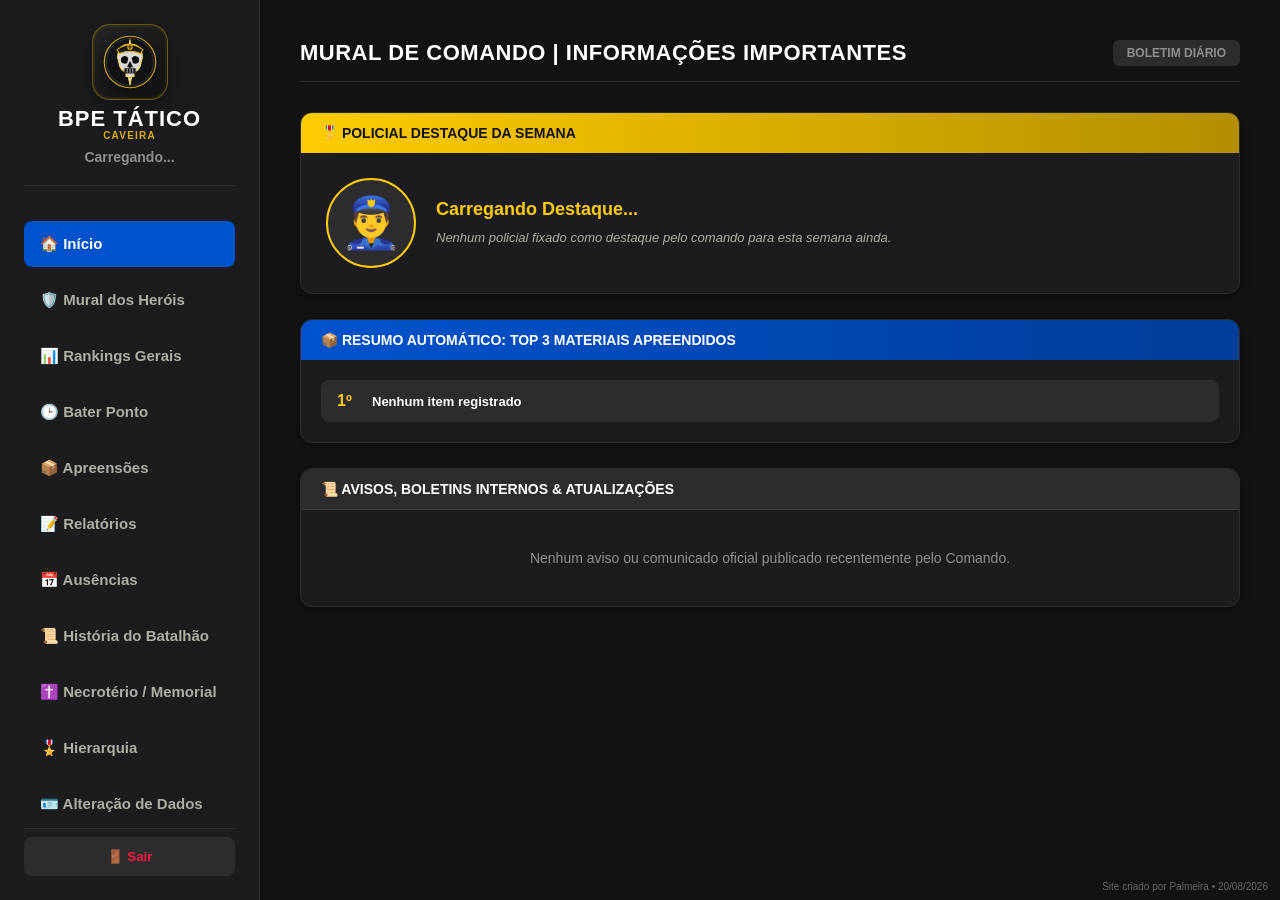
==== commit 4e278029: "Update painel.html" ====
--- a/painel.html
+++ b/painel.html
@@ -139,7 +139,6 @@
                 <div style="font-size:10px;color:#d6ad00;font-weight:800;letter-spacing:1.2px;margin-top:-2px;">CAVEIRA</div>
                 <div class="user-badge">
                     <p id="user-display">Carregando...</p>
-                    <p id="user-patente" style="margin:3px 0 0;color:#ffcc00;font-size:11px;font-weight:800;letter-spacing:.3px;">PATENTE: --</p>
                     <span id="tag-estagio" class="badge-estagio hidden">ESTÁGIO</span>
                 </div>
             </div>
@@ -382,8 +381,14 @@
                         <div class="form-section-title" style="color: #0052cc;">📜 HISTÓRICO</div>
                         <textarea id="rel-historico" class="full-width-textarea" placeholder="Histórico..." required></textarea>
                         <div class="input-row-2">
-                            <input type="number" id="rel-bopm" value="0" required style="padding:11px; background:#2c2c2e; border:1px solid #3a3a3c; color:white; border-radius:6px;">
-                            <input type="number" id="rel-obitos" value="0" required style="padding:11px; background:#2c2c2e; border:1px solid #3a3a3c; color:white; border-radius:6px;">
+                            <div class="input-group">
+                                <label>📋 QUANTIDADE DE BOPMs REALIZADOS</label>
+                                <input type="number" id="rel-bopm" value="0" min="0" required style="padding:11px; background:#2c2c2e; border:1px solid #3a3a3c; color:white; border-radius:6px;">
+                            </div>
+                            <div class="input-group">
+                                <label>⚰️ QUANTIDADE DE ÓBITOS</label>
+                                <input type="number" id="rel-obitos" value="0" min="0" required style="padding:11px; background:#2c2c2e; border:1px solid #3a3a3c; color:white; border-radius:6px;">
+                            </div>
                         </div>
                         <input type="text" id="rel-materiais" placeholder="Materiais..." style="padding:11px; background:#2c2c2e; border:1px solid #3a3a3c; color:white; border-radius:6px; width:100%;">
                         <div class="input-row-2" style="margin-top: 15px;"><button type="submit" class="btn-ponto iniciar">ENVIAR RSO</button><button type="button" class="btn-logout" onclick="cancelarRSO()">CANCELAR</button></div>
@@ -411,7 +416,8 @@
                         <input type="text" id="gui-motivo" placeholder="Motivo" required style="padding:11px; background:#2c2c2e; border:1px solid #3a3a3c; color:white; border-radius:6px; width:100%;">
                         <input type="text" id="gui-responsavel" placeholder="Responsável" required style="padding:11px; background:#2c2c2e; border:1px solid #3a3a3c; color:white; border-radius:6px; width:100%;">
                         <div class="input-group" style="width: 100%;">
-                            <label>Anexar Foto do Veículo</label>
+                            <label>📸 FOTO DO VEÍCULO — ARQUIVO OU CTRL + V</label>
+                            <div style="color:#aaa;font-size:12px;margin-bottom:6px;">Você pode selecionar uma imagem ou abrir o formulário e pressionar <strong>Ctrl + V</strong> para colar o print.</div>
                             <input type="file" id="gui-foto-arquivo" accept="image/*" style="padding:11px; background:#2c2c2e; border:1px solid #3a3a3c; color:white; border-radius:6px; width:100%;" onchange="processarFotoVeiculo(this)">
                             <img id="gui-preview-img" src="" class="hidden" style="max-height: 150px; margin-top: 10px; border-radius: 6px; border: 1px solid #ffcc00; display: block;">
                             <input type="hidden" id="gui-foto-base64">
@@ -849,6 +855,8 @@
                 const ok = await sincronizarBancoBPE({ force: true });
                 if (ok && typeof atualizarTabelasGerais === 'function') {
                     try {
+                        if (typeof sincronizarUsuarioAtualNaTela === 'function') sincronizarUsuarioAtualNaTela();
+                        verificarAcessoPainelAdministrativoGeral();
                         if (typeof renderizarHierarquiaGeral === 'function') renderizarHierarquiaGeral();
                         if (typeof renderizarBoletinsECommunicados === 'function') renderizarBoletinsECommunicados();
                         if (typeof renderizarMuralHerois === 'function') renderizarMuralHerois();
@@ -863,7 +871,22 @@
                     } catch (_) {}
                 }
             }
-        }, 15000);
+        }, 3000);
+
+        // Quando o usuário volta para a aba, faz uma leitura imediata do banco compartilhado.
+        document.addEventListener('visibilitychange', async () => {
+            if (document.visibilityState === 'visible') {
+                const ok = await sincronizarBancoBPE({ force: true });
+                if (ok) {
+                    try {
+                        if (typeof sincronizarUsuarioAtualNaTela === 'function') sincronizarUsuarioAtualNaTela();
+                        if (typeof atualizarTabelasGerais === 'function') atualizarTabelasGerais();
+                        if (typeof renderizarMuralRSO === 'function') renderizarMuralRSO();
+                        if (typeof renderizarHierarquiaGeral === 'function') renderizarHierarquiaGeral();
+                    } catch (_) {}
+                }
+            }
+        });
     </script>
     <script>
                 let timerIntervalo;
@@ -1068,29 +1091,28 @@
                 }
 
                 function usuarioEhAltoComando() {
-                    if (localStorage.getItem('acessoSupremo') === 'true') return true;
-
-                    // Alguns logins guardam a função como "Alto Comando",
-                    // "Comando Geral" ou "Sub Comando Geral" em cargoUsuario.
-                    // Esses cargos também devem abrir o painel administrativo.
+                    // A patente registrada no banco compartilhado é a fonte de verdade.
+                    // Se alguém do Alto Comando for promovido/rebaixado para Capitão
+                    // ou qualquer patente inferior, perde imediatamente os poderes administrativos.
+                    const pm = obterUsuarioAtualBanco();
+
+                    if (pm) {
+                        const patente = obterPatenteDoPolicial(pm);
+                        return obterGrupoPatente(patente) === 'alto-comando';
+                    }
+
+                    // Fallback apenas para sessões antigas em que o usuário ainda não
+                    // está disponível no cache local. Assim que o banco for carregado,
+                    // a patente registrada nele passa a prevalecer.
                     const cargo = normalizarTexto(localStorage.getItem('cargoUsuario') || '');
-                    if (
+                    return (
                         cargo.includes('alto comando') ||
                         cargo.includes('comando geral') ||
                         cargo.includes('sub comando geral') ||
                         cargo === 'coronel' ||
                         cargo === 'tenente coronel' ||
                         cargo === 'major'
-                    ) return true;
-
-                    const pm = obterUsuarioAtualBanco();
-                    const patente = obterPatenteDoPolicial(
-                        pm || {
-                            usuario: localStorage.getItem('usuarioLogado') || '',
-                            patente: localStorage.getItem('cargoUsuario') || ''
-                        }
                     );
-                    return obterGrupoPatente(patente) === 'alto-comando';
                 }
 
                 // O painel é do Alto Comando; não exige a flag antiga "acessoSupremo".
@@ -1279,9 +1301,7 @@
                         localStorage.setItem('usuarioLogado', nomeBanco);
                         const userDisplay = document.getElementById('user-display');
                         const pontoNome = document.getElementById('ponto-nome');
-                        const userPatente = document.getElementById('user-patente');
                         if (userDisplay) userDisplay.textContent = nomeBanco;
-                        if (userPatente) userPatente.textContent = `PATENTE: ${patenteBanco}`;
                         if (pontoNome) pontoNome.textContent = nomeBanco;
                     }
                     localStorage.setItem('idLogado', String(pm.id));
@@ -1727,7 +1747,22 @@
                         const duracaoFinal=`${Math.floor(min/60)}h ${min%60}min`;
                         if (txtTotal) txtTotal.textContent=duracaoFinal;
                         const lista=lerJSON('historicoPontosBPE',[]);
-                        lista.unshift({policial:localStorage.getItem('usuarioLogado'),id:localStorage.getItem('idLogado'),data,saida:hora,segundos:segundosAtivos,total:duracaoFinal});
+                        const inicioSalvo=localStorage.getItem('pontoHoraInicio') || '';
+                        const partesInicio=inicioSalvo.match(/^(\d{2}\/\d{2}\/\d{4})\s+às\s+(\d{2}:\d{2}:\d{2})$/);
+                        const entradaData=partesInicio ? partesInicio[1] : data;
+                        const entradaHora=partesInicio ? partesInicio[2] : '--:--:--';
+                        lista.unshift({
+                            policial:localStorage.getItem('usuarioLogado'),
+                            id:localStorage.getItem('idLogado'),
+                            data,
+                            entradaData,
+                            entradaHora,
+                            saidaData:data,
+                            saida:hora,
+                            segundos:segundosAtivos,
+                            total:duracaoFinal,
+                            registradoEm:new Date().toISOString()
+                        });
                         salvarJSON('historicoPontosBPE',lista);
                         localStorage.removeItem('pontoEstado');
                         localStorage.removeItem('pontoHoraInicio');
@@ -2020,16 +2055,43 @@
                     navegarAba('rankings-aba');
                 }
 
-                // Ctrl+V / colar imagem diretamente no menu de apreensões.
+                // Ctrl+V / colar imagem diretamente no menu de apreensões ou no formulário de guincho.
                 document.addEventListener('paste', function(event){
-                    const aba=document.getElementById('content-apreensoes');
-                    if(!aba || aba.classList.contains('hidden')) return;
-                    const itens=Array.from(event.clipboardData?.items||[]), imagem=itens.find(item=>item.type&&item.type.startsWith('image/'));
+                    const itens=Array.from(event.clipboardData?.items||[]);
+                    const imagem=itens.find(item=>item.type&&item.type.startsWith('image/'));
                     if(!imagem) return;
-                    event.preventDefault();
-                    const file=imagem.getAsFile();
-                    if(file) processarImagemApreensao(file);
+
+                    const abaApre=document.getElementById('content-apreensoes');
+                    if(abaApre && !abaApre.classList.contains('hidden')){
+                        event.preventDefault();
+                        const file=imagem.getAsFile();
+                        if(file) processarImagemApreensao(file);
+                        return;
+                    }
+
+                    const abaRel=document.getElementById('content-relatorios');
+                    const caixaGui=document.getElementById('caixa-formulario-guincho');
+                    if(abaRel && !abaRel.classList.contains('hidden') && caixaGui && !caixaGui.classList.contains('hidden')){
+                        event.preventDefault();
+                        const file=imagem.getAsFile();
+                        if(file) processarFotoVeiculoArquivo(file);
+                    }
                 });
+
+                function processarFotoVeiculoArquivo(file){
+                    if(!file) return;
+                    const leitor=new FileReader();
+                    leitor.onload=e=>{
+                        const base=document.getElementById('gui-foto-base64');
+                        const preview=document.getElementById('gui-preview-img');
+                        if(base) base.value=e.target.result;
+                        if(preview){
+                            preview.src=e.target.result;
+                            preview.classList.remove('hidden');
+                        }
+                    };
+                    leitor.readAsDataURL(file);
+                }
 
                 function simularLeituraOCR(input){ adicionarPrintsApreensao(input); }
 
@@ -2038,7 +2100,7 @@
                 function exibirFormularioGuincho(){document.getElementById('caixa-formulario-rso')?.classList.add('hidden');document.getElementById('caixa-formulario-guincho')?.classList.remove('hidden');}
                 function cancelarRSO(){if(confirm("Limpar rascunho?")){document.getElementById('form-registro-operacional')?.reset();document.getElementById('caixa-formulario-rso')?.classList.add('hidden');}}
                 function cancelarGuincho(){if(confirm("Limpar rascunho?")){document.getElementById('form-registro-guincho')?.reset();document.getElementById('gui-preview-img')?.classList.add('hidden');document.getElementById('gui-foto-base64').value="";document.getElementById('caixa-formulario-guincho')?.classList.add('hidden');}}
-                function processarFotoVeiculo(input){if(input.files?.[0]){const leitor=new FileReader();leitor.onload=e=>{document.getElementById('gui-foto-base64').value=e.target.result;const p=document.getElementById('gui-preview-img');p.src=e.target.result;p.classList.remove('hidden');};leitor.readAsDataURL(input.files[0]);}}
+                function processarFotoVeiculo(input){if(input.files?.[0]) processarFotoVeiculoArquivo(input.files[0]);}
                 function publicarRelatorioRSO(event){
                     event.preventDefault();
                     const banco=lerJSON('bancoRelatoriosBPE',[]);
@@ -2058,8 +2120,8 @@
                     feed.innerHTML="";
                     banco.forEach(rel=>{
                         const card=document.createElement('div');card.className="boletim-item";card.style.cssText="background:#2c2c2e;padding:20px;border-radius:8px;margin-bottom:15px;position:relative;";
-                        const btn=`<button onclick="deletarRelatorioPeloComando('${rel.id}')" style="position:absolute;top:15px;right:15px;background:#ff1744;border:0;color:#fff;padding:6px 12px;border-radius:4px;font-weight:bold;cursor:pointer;font-size:11px;">🗑️ EXCLUIR</button>`;
-                        if(rel.tipo==="RSO"||rel.batalhao){card.style.borderLeft="5px solid #0052cc";const eq=(rel.guarnicao||[]).map((h,i)=>`<br>• ${i+1}º Homem: ${h}`).join('');card.innerHTML=`${btn}<span style="color:#0052cc;font-weight:bold;font-size:12px;">📋 RSO por ${rel.policialCriador}</span><h4>VTR ${rel.prefixo} | Batalhão: ${rel.batalhao}</h4><p style="background:#1c1c1e;padding:10px;border-radius:6px;font-size:13px;"><strong>👥 GUARNIÇÃO:</strong>${eq}</p><p style="margin-top:10px;font-size:14px;white-space:pre-wrap;"><strong>📜 HISTÓRICO:</strong><br>${rel.historico}</p>`;}
+                        const btn=usuarioEhAltoComando()?`<button onclick="deletarRelatorioPeloComando('${rel.id}')" style="position:absolute;top:15px;right:15px;background:#ff1744;border:0;color:#fff;padding:6px 12px;border-radius:4px;font-weight:bold;cursor:pointer;font-size:11px;">🗑️ EXCLUIR</button>`:'';
+                        if(rel.tipo==="RSO"||rel.batalhao){card.style.borderLeft="5px solid #0052cc";const eq=(rel.guarnicao||[]).map((h,i)=>`<br>• ${i+1}º Homem: ${h}`).join('');card.innerHTML=`${btn}<span style="color:#0052cc;font-weight:bold;font-size:12px;">📋 RSO por ${rel.policialCriador}</span><h4>VTR ${rel.prefixo} | Batalhão: ${rel.batalhao}</h4><p style="background:#1c1c1e;padding:10px;border-radius:6px;font-size:13px;"><strong>👥 GUARNIÇÃO:</strong>${eq}</p><div style="display:flex;gap:10px;flex-wrap:wrap;margin-top:10px;"><span style="background:#111;padding:8px 10px;border-radius:6px;border-left:3px solid #0052cc;"><strong>📋 BOPMs:</strong> ${rel.bopm??0}</span><span style="background:#111;padding:8px 10px;border-radius:6px;border-left:3px solid #ff1744;"><strong>⚰️ ÓBITOS:</strong> ${rel.obitos??0}</span></div><p style="margin-top:10px;font-size:14px;white-space:pre-wrap;"><strong>📜 HISTÓRICO:</strong><br>${rel.historico}</p>`;}
                         else{card.style.borderLeft="5px solid #ffcc00";const img=rel.foto?`<br><img src="${rel.foto}" style="max-height:150px;margin-top:10px;border-radius:6px;border:1px solid #ffcc00;">`:"";card.innerHTML=`${btn}<span style="color:#ffcc00;font-weight:bold;font-size:12px;">🚛 GUINCHO por ${rel.policialCriador}</span><h4>VEÍCULO: ${rel.veiculo} | PLACA: ${rel.placa}</h4><p style="font-size:13px;">👤 Dono: ${rel.dono} | Trajeto: ${rel.retirada} até ${rel.destino}</p><p style="margin-top:10px;"><strong>⚠️ INFRAÇÃO:</strong> ${rel.motivo}</p>${img}`;}
                         feed.appendChild(card);
                     });
@@ -2457,12 +2519,18 @@
                 function atualizarTabelasGerais(){
                     const pontos=lerJSON('historicoPontosBPE',[]);
                     const feed=document.getElementById('feed-publico-pontos');
-                    if(feed)feed.innerHTML=pontos.map(p=>`<div class="ponto-post-publico"><strong>👮‍♂️ ${p.policial}</strong><br><span>⏳ Turno: ${p.total}</span></div>`).join('')||'<p class="sem-registro">Nenhum turno finalizado recentemente.</p>';
+                    if(feed)feed.innerHTML=pontos.map(p=>{
+                        const dataEntrada=p.entradaData||p.data||'--/--/----';
+                        const horaEntrada=p.entradaHora||'--:--:--';
+                        const dataSaida=p.saidaData||p.data||'--/--/----';
+                        const horaSaida=p.saida||'--:--:--';
+                        return `<div class="ponto-post-publico"><strong>👮‍♂️ ${p.policial}</strong><br><span>📅 Data: ${dataEntrada}</span><br><span>🛫 Entrada: ${horaEntrada}</span><br><span>🛬 Saída: ${dataSaida} às ${horaSaida}</span><br><span>⏳ Total de serviço: ${p.total||'0h 0min'}</span></div>`;
+                    }).join('')||'<p class="sem-registro">Nenhum turno finalizado recentemente.</p>';
 
                     const tAtiv=document.getElementById('tabela-ranking-atividade');
                     if(tAtiv){
                         const cons={};
-                        pontos.forEach(p=>{const k=`${p.policial} (ID: ${p.id})`;if(!cons[k])cons[k]={seg:0,ult:p.data&&p.saida?`${p.data} às ${p.saida}`:(p.saida||"Sem registro")};cons[k].seg+=parseInt(p.segundos)||0;});
+                        pontos.forEach(p=>{const k=`${p.policial} (ID: ${p.id})`;if(!cons[k])cons[k]={seg:0,ult:(p.saidaData||p.data)&&p.saida?`${p.saidaData||p.data} às ${p.saida}`:(p.saida||"Sem registro")};cons[k].seg+=parseInt(p.segundos)||0;});
                         const arr=Object.keys(cons).map(k=>({n:k,s:cons[k].seg,u:cons[k].ult})).sort((a,b)=>b.s-a.s);
                         tAtiv.innerHTML=arr.map((p,i)=>`<tr><td><strong>${i+1}º</strong></td><td>${p.n}</td><td>${p.u}</td><td style="color:#ffcc00;font-weight:bold;">${Math.floor(p.s/3600)}h ${Math.floor((p.s%3600)/60)}m</td></tr>`).join('')||'<tr><td colspan="4" class="sem-registro">Nenhum plantão registrado.</td></tr>';
                     }
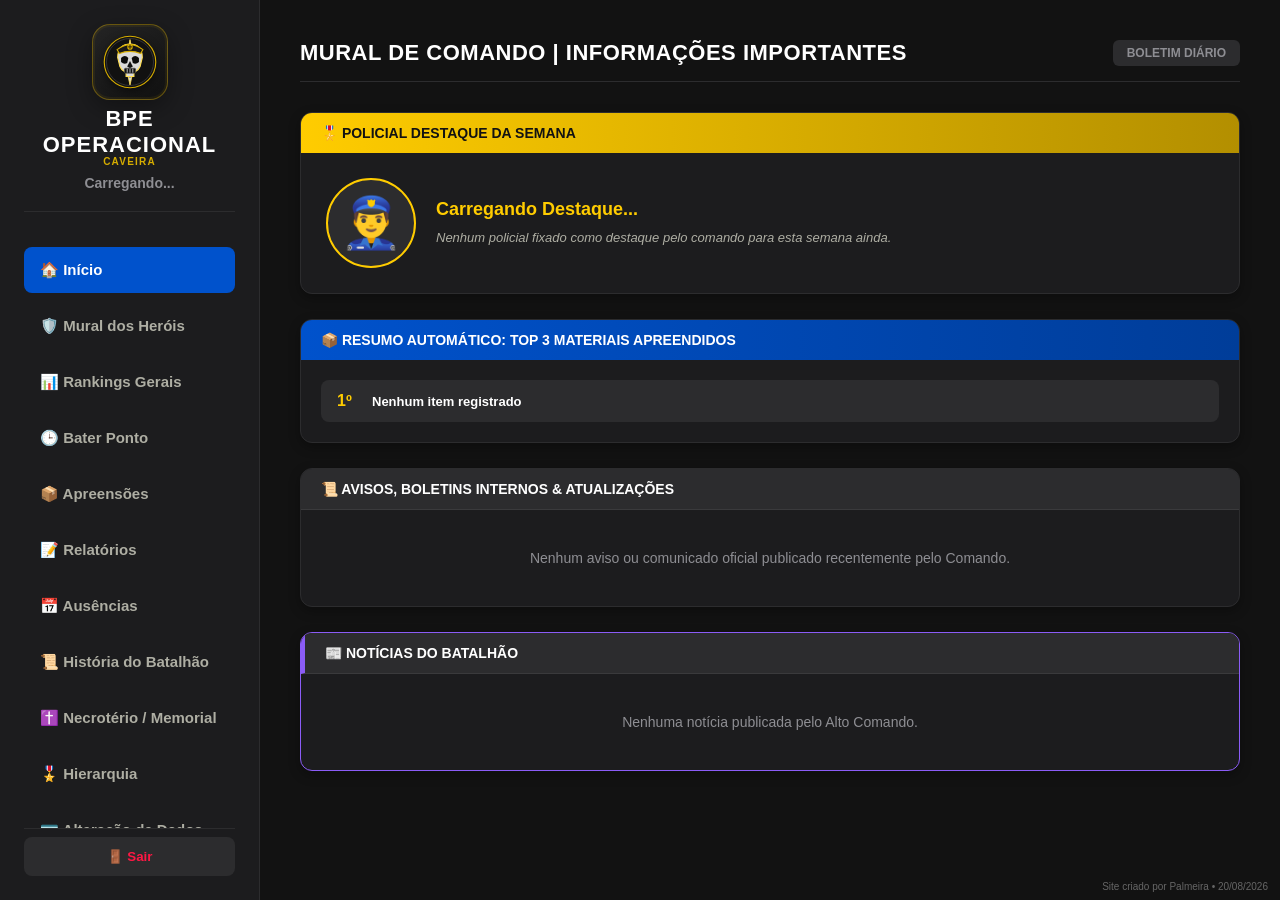
==== commit 08d953ed: "painel.html" ====
--- a/painel.html
+++ b/painel.html
@@ -135,7 +135,7 @@
                         <path d="M50 19v8 M46 23h8" stroke="#111" stroke-width="1.5"/>
                     </svg>
                 </div>
-                <h2>BPE TÁTICO</h2>
+                <h2>BPE OPERACIONAL</h2>
                 <div style="font-size:10px;color:#d6ad00;font-weight:800;letter-spacing:1.2px;margin-top:-2px;">CAVEIRA</div>
                 <div class="user-badge">
                     <p id="user-display">Carregando...</p>
@@ -208,6 +208,12 @@
                         <div class="card-header-gray">📜 AVISOS, BOLETINS INTERNOS & ATUALIZAÇÕES</div>
                         <div class="boletins-feed" id="feed-boletins-coronel">
                             <p class="sem-registro">Nenhum aviso ou comunicado oficial publicado recentemente pelo Comando.</p>
+                        </div>
+                    </section>
+                    <section class="card" style="grid-column: span 2; border:1px solid #8b5cf6;">
+                        <div class="card-header-gray" style="border-left:4px solid #8b5cf6;">📰 NOTÍCIAS DO BATALHÃO</div>
+                        <div class="boletins-feed" id="feed-noticias-bpe">
+                            <p class="sem-registro">Nenhuma notícia publicada pelo Alto Comando.</p>
                         </div>
                     </section>
                 </div>
@@ -619,6 +625,27 @@
                             <button type="submit" class="btn-ponto iniciar" style="margin:0;">📢 PUBLICAR COMUNICADO</button>
                         </form>
                     </section>
+                    <section class="card" style="border:1px solid #8b5cf6; grid-column:span 2;">
+                        <div class="card-header-gray" style="border-left:4px solid #8b5cf6;">📰 PUBLICAR NOTÍCIA NO INÍCIO</div>
+                        <form id="form-admin-noticia" onsubmit="publicarNoticia(event)" style="padding:20px; display:flex; flex-direction:column; gap:15px;">
+                            <div class="input-group">
+                                <label>Título da Notícia</label>
+                                <input type="text" id="adm-noticia-titulo" placeholder="Ex.: Operação realizada nesta semana" required>
+                            </div>
+                            <div class="input-group">
+                                <label>Notícia</label>
+                                <textarea id="adm-noticia-texto" class="full-width-textarea" style="min-height:130px;" placeholder="Descreva a notícia..." required></textarea>
+                            </div>
+                            <div class="input-group">
+                                <label>Foto da Notícia (opcional)</label>
+                                <div style="color:#aaa;font-size:12px;margin-bottom:6px;">Escolha uma imagem do computador ou clique no formulário e use <strong>Ctrl + V</strong> para colar.</div>
+                                <input type="file" id="adm-noticia-foto-arquivo" accept="image/*" onchange="processarFotoNoticia(this)" style="padding:11px; background:#2c2c2e; border:1px solid #3a3a3c; color:white; border-radius:6px; width:100%; box-sizing:border-box;">
+                                <img id="adm-noticia-preview" src="" class="hidden" style="max-width:100%;max-height:240px;margin-top:10px;border-radius:8px;border:1px solid #8b5cf6;object-fit:contain;">
+                                <input type="hidden" id="adm-noticia-base64">
+                            </div>
+                            <button type="submit" class="btn-ponto iniciar" style="margin:0;background:#8b5cf6;">📰 PUBLICAR NOTÍCIA</button>
+                        </form>
+                    </section>
                 </div>
 
                 <section class="card" style="margin-top:30px;border:1px solid #d6ad00;">
@@ -733,7 +760,7 @@
             'usuariosBPE', 'bancoUsuariosBPE', 'historicoPontosBPE', 'rankingApreensoesBPE',
             'topMateriaisBPE', 'bancoRelatoriosBPE', 'bancoLogsDelecaoBPE', 'bancoAusenciasBPE',
             'bancoBoletinsBPE', 'bancoSolicitacoesAcessoBPE', 'bancoNecrotecaBPE',
-            'bancoExoneradosBPE', 'bancoHeroisBPE', 'bancoApreensoesBPE', 'bpePolicialDestaque', 'bpePolicialDestaqueExcluidoEm', 'historiaBPE'
+            'bancoExoneradosBPE', 'bancoHeroisBPE', 'bancoApreensoesBPE', 'bpePolicialDestaque', 'bpePolicialDestaqueExcluidoEm', 'historiaBPE', 'bancoNoticiasBPE'
         ];
         let bpeBancoPronto = false;
         let bpeSincronizando = null;
@@ -859,6 +886,7 @@
                         verificarAcessoPainelAdministrativoGeral();
                         if (typeof renderizarHierarquiaGeral === 'function') renderizarHierarquiaGeral();
                         if (typeof renderizarBoletinsECommunicados === 'function') renderizarBoletinsECommunicados();
+                        if (typeof renderizarNoticiasBPE === 'function') renderizarNoticiasBPE();
                         if (typeof renderizarMuralHerois === 'function') renderizarMuralHerois();
                         if (typeof renderizarMuralRSO === 'function') renderizarMuralRSO();
                         if (typeof renderizarMuralAusencias === 'function') renderizarMuralAusencias();
@@ -960,6 +988,7 @@
                 if (!localStorage.getItem('bancoAusenciasBPE')) salvarJSON('bancoAusenciasBPE', []);
                 if (!localStorage.getItem('bancoUsuariosBPE')) salvarJSON('bancoUsuariosBPE', []);
                 if (!localStorage.getItem('bancoBoletinsBPE')) salvarJSON('bancoBoletinsBPE', []);
+                if (!localStorage.getItem('bancoNoticiasBPE')) salvarJSON('bancoNoticiasBPE', []);
                 if (!localStorage.getItem('bancoSolicitacoesAcessoBPE')) salvarJSON('bancoSolicitacoesAcessoBPE', []);
                 if (!localStorage.getItem('bancoNecrotecaBPE')) salvarJSON('bancoNecrotecaBPE', []);
                 if (!localStorage.getItem('bancoExoneradosBPE')) salvarJSON('bancoExoneradosBPE', []);
@@ -1189,8 +1218,6 @@
                     const id = pmAtual?.id || localStorage.getItem('idLogado') || '0000';
                     document.getElementById('user-display').textContent = usuario;
                     const patenteInicial = pmAtual ? obterPatenteDoPolicial(pmAtual) : (localStorage.getItem('cargoUsuario') || '--');
-                    const userPatenteInicial = document.getElementById('user-patente');
-                    if (userPatenteInicial) userPatenteInicial.textContent = `PATENTE: ${patenteInicial}`;
                     document.getElementById('ponto-nome').textContent = usuario;
                     document.getElementById('ponto-id').textContent = id;
                     carregarDadosPessoais();
@@ -1363,8 +1390,13 @@
 
                     if (!idPolicialSelecionadoGeral) return;
 
+                    // Sempre releia o efetivo compartilhado antes da ação.
+                    // Isso evita que uma cópia antiga do navegador faça a patente "voltar"
+                    // ou que o popup opere sobre um registro desatualizado.
+                    try { await bpeForcarSincronizacao(); } catch (_) {}
                     let lista = lerJSON('bancoUsuariosBPE', []);
-                    const indice = lista.findIndex(pm => String(pm.id) === String(idPolicialSelecionadoGeral));
+                    const idAlvo = String(idPolicialSelecionadoGeral);
+                    const indice = lista.findIndex(pm => String(pm.id) === idAlvo);
                     if (indice === -1) {
                         alert("Policial não encontrado.");
                         return;
@@ -2076,6 +2108,13 @@
                         const file=imagem.getAsFile();
                         if(file) processarFotoVeiculoArquivo(file);
                     }
+                    const abaCoronel=document.getElementById('content-coronel');
+                    const formNoticia=document.getElementById('form-admin-noticia');
+                    if(abaCoronel && !abaCoronel.classList.contains('hidden') && formNoticia && formNoticia.contains(event.target)){
+                        event.preventDefault();
+                        const file=imagem.getAsFile();
+                        if(file) processarFotoNoticiaArquivo(file);
+                    }
                 });
 
                 function processarFotoVeiculoArquivo(file){
@@ -2280,6 +2319,7 @@
                         ['bancoRelatoriosBPE','Relatórios / RSO / Guincho'],
                         ['bancoAusenciasBPE','Ausências / Licenças'],
                         ['bancoBoletinsBPE','Avisos e Boletins'],
+                        ['bancoNoticiasBPE','Notícias do Batalhão'],
                         ['bpePolicialDestaque','Policial da Semana'],
                         ['rankingApreensoesBPE','Ranking de Apreensões'],
                         ['topMateriaisBPE','Materiais Apreendidos'],
@@ -2368,6 +2408,67 @@
                     await bpeSalvarNuvem('bpePolicialDestaque',dados);
                     document.getElementById('form-admin-destaque').reset();document.getElementById('adm-destaque-preview').classList.add('hidden');document.getElementById('adm-destaque-base64').value="";renderizarBoletinsECommunicados();alert("Policial Destaque publicado!");
                 }
+                function processarFotoNoticiaArquivo(file){
+                    if(!file) return;
+                    const leitor=new FileReader();
+                    leitor.onload=e=>{
+                        const base=document.getElementById('adm-noticia-base64');
+                        const preview=document.getElementById('adm-noticia-preview');
+                        if(base) base.value=e.target.result;
+                        if(preview){ preview.src=e.target.result; preview.classList.remove('hidden'); }
+                    };
+                    leitor.readAsDataURL(file);
+                }
+                function processarFotoNoticia(input){
+                    if(input.files?.[0]) processarFotoNoticiaArquivo(input.files[0]);
+                }
+                function publicarNoticia(event){
+                    event.preventDefault();
+                    if(!podeGerenciarPainelAltoComando()){alert("🔒 Acesso negado. Esta área é exclusiva do Alto Comando.");return;}
+                    const titulo=String(document.getElementById('adm-noticia-titulo')?.value||'').trim();
+                    const texto=String(document.getElementById('adm-noticia-texto')?.value||'').trim();
+                    const foto=String(document.getElementById('adm-noticia-base64')?.value||'');
+                    if(!titulo || !texto){alert('⚠️ Informe o título e o texto da notícia.');return;}
+                    const banco=lerJSON('bancoNoticiasBPE',[]);
+                    banco.unshift({
+                        id:Date.now(),
+                        titulo,
+                        texto,
+                        foto,
+                        autor:localStorage.getItem('usuarioLogado')||'Alto Comando',
+                        data:new Date().toLocaleString('pt-BR')
+                    });
+                    salvarJSON('bancoNoticiasBPE',banco.slice(0,50));
+                    document.getElementById('form-admin-noticia')?.reset();
+                    document.getElementById('adm-noticia-base64').value='';
+                    document.getElementById('adm-noticia-preview')?.classList.add('hidden');
+                    renderizarNoticiasBPE();
+                    alert('📰 Notícia publicada no Início.');
+                }
+                function excluirNoticia(id){
+                    if(!podeGerenciarPainelAltoComando()){alert('🔒 Somente o Alto Comando pode excluir notícias.');return;}
+                    const banco=lerJSON('bancoNoticiasBPE',[]);
+                    const alvo=banco.find(n=>String(n.id)===String(id));
+                    if(!alvo || !confirm('Excluir esta notícia?')) return;
+                    salvarJSON('bancoNoticiasBPE',banco.filter(n=>String(n.id)!==String(id)));
+                    renderizarNoticiasBPE();
+                }
+                function renderizarNoticiasBPE(){
+                    const feed=document.getElementById('feed-noticias-bpe');
+                    if(!feed) return;
+                    const lista=lerJSON('bancoNoticiasBPE',[]);
+                    feed.innerHTML=lista.length ? lista.map(n=>{
+                        const foto=n.foto ? `<img src="${n.foto}" alt="Foto da notícia" style="width:100%;max-height:320px;object-fit:contain;border-radius:8px;margin-top:12px;background:#111;">` : '';
+                        const excluir=podeGerenciarPainelAltoComando() ? `<button class="admin-delete" style="margin-top:12px;" onclick="excluirNoticia('${String(n.id).replace(/'/g,"\\'")}')">🗑️ EXCLUIR</button>` : '';
+                        return `<article style="background:#1c1c1e;padding:16px;border-radius:8px;margin-bottom:12px;border-left:4px solid #8b5cf6;">
+                            <strong style="color:#fff;font-size:16px;display:block;">📰 ${escaparHTMLApreensao(String(n.titulo)).toUpperCase()}</strong>
+                            <span style="color:#8e8e93;font-size:11px;">Publicado por ${escaparHTMLApreensao(String(n.autor||'Alto Comando'))} em ${escaparHTMLApreensao(String(n.data||''))}</span>
+                            <p style="color:#ddd;font-size:14px;margin-top:10px;white-space:pre-wrap;line-height:1.6;">${escaparHTMLApreensao(String(n.texto||''))}</p>
+                            ${foto}${excluir}
+                        </article>`;
+                    }).join('') : '<p class="sem-registro">Nenhuma notícia publicada pelo Alto Comando.</p>';
+                }
+
                 function publicarBoletimOficial(event){
                     event.preventDefault();if(!podeGerenciarPainelAltoComando()){alert("🔒 Acesso negado. Esta área é exclusiva do Alto Comando.");return;}
                     const banco=lerJSON('bancoBoletinsBPE',[]);
@@ -2406,6 +2507,7 @@
                         if(txtTexto) txtTexto.textContent='Nenhum policial fixado como destaque pelo comando para esta semana ainda.';
                     }
                     const feed=document.getElementById('feed-boletins-coronel');if(feed){const lista=lerJSON('bancoBoletinsBPE',[]);feed.innerHTML=lista.length?lista.map(b=>`<div style="background:#1c1c1e;padding:15px;border-radius:6px;margin-bottom:12px;border-left:3px solid #0052cc;position:relative;"><strong style="color:#fff;font-size:14px;display:block;padding-right:90px;">📢 ${String(b.titulo).toUpperCase()}</strong><span style="color:#8e8e93;font-size:11px;">Publicado por ${b.oficial} em ${b.data}</span><p style="color:#aeaea3;font-size:13px;margin-top:8px;white-space:pre-wrap;">${b.texto}</p><button class="admin-delete" style="position:absolute;top:12px;right:12px;" onclick="excluirBoletimOficial('${b.id}')">🗑️ EXCLUIR</button></div>`).join(''):'<p class="sem-registro">Nenhum aviso publicado.</p>';}
+                    renderizarNoticiasBPE();
                     const tabela=document.getElementById('tabela-logs-auditoria-coronel');
                     renderizarSolicitacoesAcesso(); renderizarPainelApagarTudo();
                     if(tabela){const logs=lerJSON('bancoLogsDelecaoBPE',[]);tabela.innerHTML=logs.length?logs.map(l=>`<tr><td style="color:#ff1744;font-size:12px;white-space:nowrap;font-weight:bold;">${l.dataHora}</td><td style="color:#aeaea3;font-size:13px;">${l.mensagem}</td></tr>`).join(''):'<tr><td colspan="2" class="sem-registro">Nenhum log registrado.</td></tr>';}
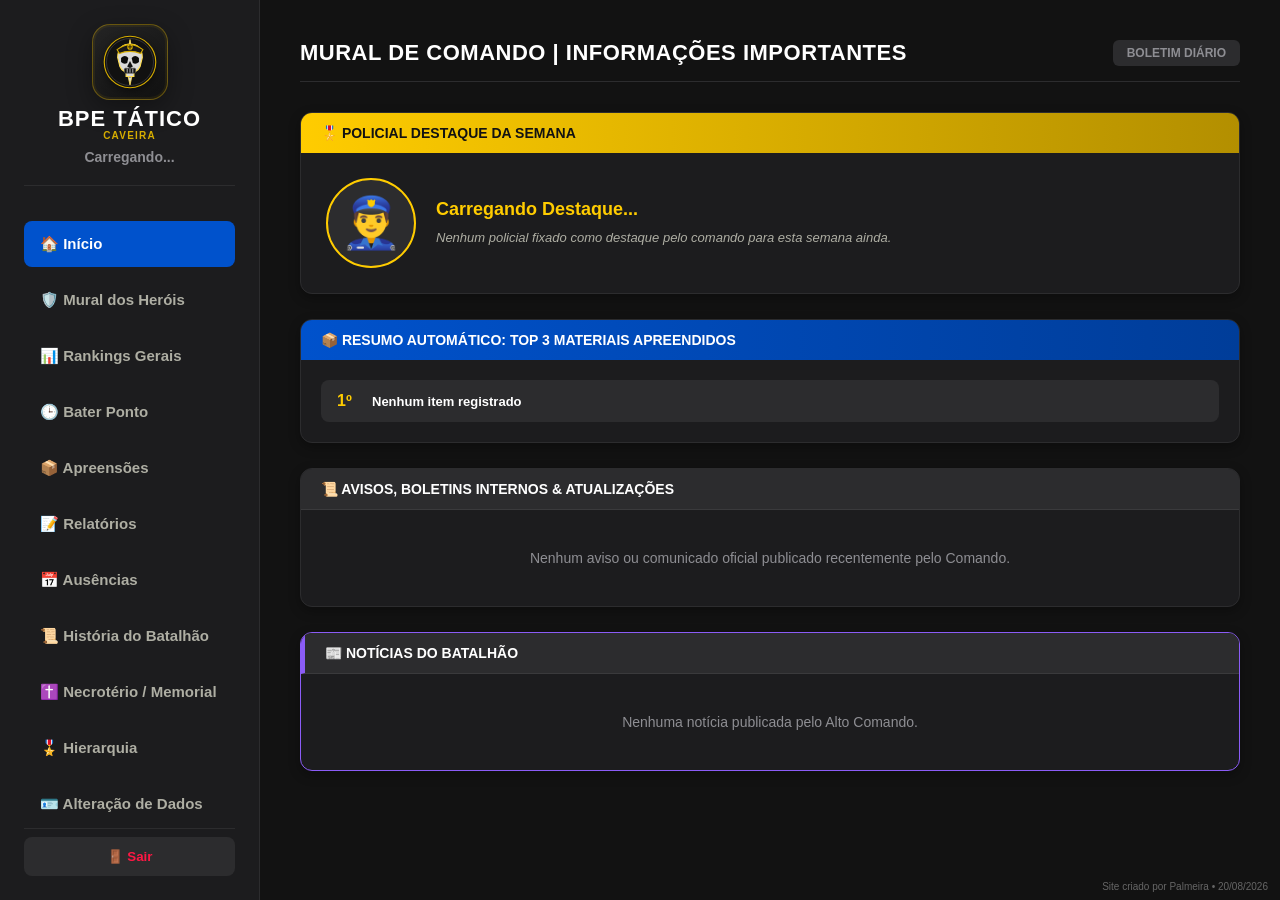
==== commit e8320a5c: "painel.html" ====
--- a/painel.html
+++ b/painel.html
@@ -135,7 +135,7 @@
                         <path d="M50 19v8 M46 23h8" stroke="#111" stroke-width="1.5"/>
                     </svg>
                 </div>
-                <h2>BPE OPERACIONAL</h2>
+                <h2>BPE TÁTICO</h2>
                 <div style="font-size:10px;color:#d6ad00;font-weight:800;letter-spacing:1.2px;margin-top:-2px;">CAVEIRA</div>
                 <div class="user-badge">
                     <p id="user-display">Carregando...</p>
@@ -921,6 +921,7 @@
                 let segundosAtivos = 0;
                 let pontoAberto = false;
                 let idPolicialSelecionadoGeral = null;
+                let bpeAcaoGestaoEmAndamento = false;
 
                 const PATENTES = [
                     { nome: "SOLDADO 2ª CLASSE", grupo: "pracas" },
@@ -1349,20 +1350,32 @@
                     else tag.classList.add('hidden');
                 }
 
-                function abrirGestaoMilitarSeComando(idPolicial, nomePolicial) {
+                async function abrirGestaoMilitarSeComando(idPolicial, nomePolicial) {
                     if (!podeGerenciarPainelAltoComando()) {
                         alert("🔒 Somente o Alto Comando pode gerenciar o efetivo.");
                         return;
                     }
-
-                    const lista = lerJSON('bancoUsuariosBPE', []);
-                    const pm = lista.find(x => String(x.id) === String(idPolicial));
+                    if (bpeAcaoGestaoEmAndamento) return;
+
+                    const id = String(idPolicial);
+                    // Busca especificamente o efetivo antes de abrir o menu. Isso evita abrir
+                    // um policial com uma cópia antiga que ainda esteja no localStorage.
+                    let lista = lerJSON('bancoUsuariosBPE', []);
+                    try {
+                        const {data, error} = await bpeSupabase.from('bpe_store').select('valor,atualizado_em').eq('chave','bancoUsuariosBPE').maybeSingle();
+                        if (!error && data && Array.isArray(data.valor)) {
+                            lista = data.valor;
+                            localStorage.setItem('bancoUsuariosBPE', JSON.stringify(lista));
+                        }
+                    } catch (_) {}
+
+                    const pm = lista.find(x => String(x.id) === id);
                     if (!pm) {
                         alert("Policial não encontrado no banco de efetivo.");
                         return;
                     }
 
-                    idPolicialSelecionadoGeral = String(pm.id);
+                    idPolicialSelecionadoGeral = id;
                     document.getElementById('gestao-pm-nome').textContent = String(pm.usuario || pm.nome || nomePolicial).toUpperCase();
                     document.getElementById('gestao-pm-id').textContent = `ID DO JOGO: ${pm.id}`;
                     document.getElementById('gestao-pm-patente').textContent = `PATENTE: ${obterPatenteDoPolicial(pm)}`;
@@ -1382,124 +1395,130 @@
                 }
 
                 async function dispararAcaoPromocao(acao) {
+                    if (bpeAcaoGestaoEmAndamento) return;
                     if (!podeGerenciarPainelAltoComando()) {
                         fecharMenuGestaoMilitar();
                         alert("🔒 Acesso negado. Esta área é exclusiva do Alto Comando.");
                         return;
                     }
-
-                    if (!idPolicialSelecionadoGeral) return;
-
-                    // Sempre releia o efetivo compartilhado antes da ação.
-                    // Isso evita que uma cópia antiga do navegador faça a patente "voltar"
-                    // ou que o popup opere sobre um registro desatualizado.
-                    try { await bpeForcarSincronizacao(); } catch (_) {}
-                    let lista = lerJSON('bancoUsuariosBPE', []);
-                    const idAlvo = String(idPolicialSelecionadoGeral);
-                    const indice = lista.findIndex(pm => String(pm.id) === idAlvo);
-                    if (indice === -1) {
-                        alert("Policial não encontrado.");
-                        return;
-                    }
-
-                    const pm = lista[indice];
-                    const patenteAtual = obterPatenteDoPolicial(pm);
-                    const patenteCanonica = normalizarPatenteCanonica(patenteAtual) || "SOLDADO 2ª CLASSE";
-                    const posicaoAtual = PATENTES.findIndex(p => normalizarTexto(p.nome) === normalizarTexto(patenteCanonica));
-                    if (posicaoAtual < 0) {
-                        alert(`⚠️ Não foi possível identificar a patente atual de ${pm.usuario || pm.nome}. O sistema encontrou: ${patenteAtual}.`);
-                        return;
-                    }
-
-                    if (acao === 'promover') {
-                        if (posicaoAtual < 0 || posicaoAtual >= PATENTES.length - 1) {
-                            alert("⚠️ Este policial já está na patente máxima.");
+                    const idAlvo = String(idPolicialSelecionadoGeral || '');
+                    if (!idAlvo) return;
+
+                    bpeAcaoGestaoEmAndamento = true;
+                    const botoes = document.querySelectorAll('#popup-gestao-militar button');
+                    botoes.forEach(b => { b.disabled = true; b.style.opacity = '.55'; b.style.pointerEvents = 'none'; });
+
+                    try {
+                        // Leitura direta e exclusiva do efetivo: não usa uma cópia antiga do
+                        // localStorage nem espera uma sincronização periódica que possa estar em curso.
+                        let lista = lerJSON('bancoUsuariosBPE', []);
+                        try {
+                            const {data, error} = await bpeSupabase.from('bpe_store').select('valor').eq('chave','bancoUsuariosBPE').maybeSingle();
+                            if (!error && data && Array.isArray(data.valor)) {
+                                lista = data.valor;
+                                localStorage.setItem('bancoUsuariosBPE', JSON.stringify(lista));
+                            }
+                        } catch (_) {}
+
+                        const indice = lista.findIndex(pm => String(pm.id) === idAlvo);
+                        if (indice === -1) {
+                            alert('Policial não encontrado no banco compartilhado.');
                             return;
                         }
-                        const novaPatente = PATENTES[posicaoAtual + 1].nome;
-                        if (!confirm(`Promover ${pm.usuario || pm.nome} de ${patenteAtual} para ${novaPatente}?`)) return;
-                        pm.patente = novaPatente;
-                        pm.cargo = novaPatente;
-                        pm.usuario = montarNomeComPatente(pm, novaPatente);
-                        pm.nome = pm.usuario;
-                        registrarLogAuditoria(`O usuário ${localStorage.getItem('usuarioLogado')} promoveu ${pm.usuario} (ID ${pm.id}) de ${patenteAtual} para ${novaPatente}.`);
-                    }
-
-                    if (acao === 'rebaixar') {
-                        if (posicaoAtual <= 0) {
-                            alert("⚠️ Este policial já está na menor patente configurada.");
+
+                        const pm = lista[indice];
+                        const patenteAtual = obterPatenteDoPolicial(pm);
+                        const patenteCanonica = normalizarPatenteCanonica(patenteAtual) || 'SOLDADO 2ª CLASSE';
+                        const posicaoAtual = PATENTES.findIndex(p => normalizarTexto(p.nome) === normalizarTexto(patenteCanonica));
+                        if (posicaoAtual < 0) {
+                            alert(`⚠️ Não foi possível identificar a patente atual de ${pm.usuario || pm.nome}. O sistema encontrou: ${patenteAtual}.`);
                             return;
                         }
-                        const novaPatente = PATENTES[posicaoAtual - 1].nome;
-                        if (!confirm(`Rebaixar ${pm.usuario || pm.nome} de ${patenteAtual} para ${novaPatente}?`)) return;
-                        pm.patente = novaPatente;
-                        pm.cargo = novaPatente;
-                        pm.usuario = montarNomeComPatente(pm, novaPatente);
-                        pm.nome = pm.usuario;
-                        registrarLogAuditoria(`O usuário ${localStorage.getItem('usuarioLogado')} rebaixou ${pm.usuario} (ID ${pm.id}) de ${patenteAtual} para ${novaPatente}.`);
-                    }
-
-                    if (acao === 'estagio') {
-                        if (pm.situacaoEstagio === 'sim') {
-                            alert("🟡 Este policial já está em estágio.");
-                            return;
+
+                        let alterou = false;
+                        let novaPatente = patenteCanonica;
+
+                        if (acao === 'promover') {
+                            if (posicaoAtual >= PATENTES.length - 1) { alert('⚠️ Este policial já está na patente máxima.'); return; }
+                            novaPatente = PATENTES[posicaoAtual + 1].nome;
+                            if (!confirm(`Promover ${pm.usuario || pm.nome} de ${patenteAtual} para ${novaPatente}?`)) return;
+                            pm.patente = novaPatente;
+                            pm.cargo = novaPatente;
+                            pm.usuario = montarNomeComPatente(pm, novaPatente);
+                            pm.nome = pm.usuario;
+                            alterou = true;
+                        } else if (acao === 'rebaixar') {
+                            if (posicaoAtual <= 0) { alert('⚠️ Este policial já está na menor patente configurada.'); return; }
+                            novaPatente = PATENTES[posicaoAtual - 1].nome;
+                            if (!confirm(`Rebaixar ${pm.usuario || pm.nome} de ${patenteAtual} para ${novaPatente}?`)) return;
+                            pm.patente = novaPatente;
+                            pm.cargo = novaPatente;
+                            pm.usuario = montarNomeComPatente(pm, novaPatente);
+                            pm.nome = pm.usuario;
+                            alterou = true;
+                        } else if (acao === 'estagio') {
+                            if (pm.situacaoEstagio === 'sim') { alert('🟡 Este policial já está em estágio.'); return; }
+                            pm.situacaoEstagio = 'sim';
+                            alterou = true;
+                        } else if (acao === 'remover-estagio') {
+                            if (pm.situacaoEstagio !== 'sim') { alert('Este policial não está em estágio.'); return; }
+                            pm.situacaoEstagio = 'nao';
+                            alterou = true;
+                        } else if (acao === 'exonerar') {
+                            if (!confirm(`🚨 EXONERAÇÃO\n\nTem certeza que deseja exonerar ${pm.usuario || pm.nome} (ID ${pm.id})?\n\nO policial será removido do efetivo e não poderá entrar novamente sem autorização do Alto Comando.`)) return;
+                            const exonerados = lerJSON('bancoExoneradosBPE', []);
+                            const registro = { id:String(pm.id), usuario:pm.usuario || pm.nome, data:new Date().toLocaleString('pt-BR'), exoneradoPor:localStorage.getItem('usuarioLogado') || 'Alto Comando', retornouAoBatalhao:false, retornoAprovadoPor:null, retornoEm:null, observacaoRetorno:null };
+                            const idxEx = exonerados.findIndex(x => String(x.id) === String(pm.id));
+                            if (idxEx >= 0) exonerados[idxEx] = registro; else exonerados.push(registro);
+                            salvarJSON('bancoExoneradosBPE', exonerados);
+
+                            const usuariosLogin = lerJSON('usuariosBPE', []);
+                            const uidx = usuariosLogin.findIndex(u => String(u.id) === String(pm.id));
+                            if (uidx >= 0) {
+                                usuariosLogin[uidx].status = 'exonerado';
+                                usuariosLogin[uidx].acessoLiberado = 'nao';
+                                usuariosLogin[uidx].aprovadoAcesso = false;
+                                await bpeSalvarNuvem('usuariosBPE', usuariosLogin);
+                                localStorage.setItem('usuariosBPE', JSON.stringify(usuariosLogin));
+                            }
+                            lista.splice(indice, 1);
+                            alterou = true;
                         }
-                        pm.situacaoEstagio = 'sim';
-                        registrarLogAuditoria(`O usuário ${localStorage.getItem('usuarioLogado')} colocou ${pm.usuario} (ID ${pm.id}) em ESTÁGIO.`);
-                    }
-
-                    if (acao === 'remover-estagio') {
-                        if (pm.situacaoEstagio !== 'sim') {
-                            alert("Este policial não está em estágio.");
-                            return;
+
+                        if (!alterou) return;
+
+                        // Salva primeiro no Supabase e só depois atualiza as telas. Assim nenhum
+                        // refresh periódico consegue reverter a alteração entre os dois passos.
+                        await bpeSalvarNuvem('bancoUsuariosBPE', lista);
+                        localStorage.setItem('bancoUsuariosBPE', JSON.stringify(lista));
+
+                        // Promoção/rebaixamento também atualiza o cadastro de login pelo ID.
+                        // O login não deve continuar preso ao nome/patente anterior.
+                        if (acao === 'promover' || acao === 'rebaixar') {
+                            const usuariosLogin = lerJSON('usuariosBPE', []);
+                            const uidx = usuariosLogin.findIndex(u => String(u.id) === idAlvo);
+                            if (uidx >= 0) {
+                                usuariosLogin[uidx].usuario = pm.usuario;
+                                usuariosLogin[uidx].nome = pm.usuario;
+                                usuariosLogin[uidx].patente = novaPatente;
+                                usuariosLogin[uidx].cargo = novaPatente;
+                                await bpeSalvarNuvem('usuariosBPE', usuariosLogin);
+                                localStorage.setItem('usuariosBPE', JSON.stringify(usuariosLogin));
+                            }
                         }
-                        pm.situacaoEstagio = 'nao';
-                        registrarLogAuditoria(`O usuário ${localStorage.getItem('usuarioLogado')} removeu ${pm.usuario} (ID ${pm.id}) do ESTÁGIO.`);
-                    }
-
-                    if (acao === 'exonerar') {
-                        if (!confirm(`🚨 EXONERAÇÃO\n\nTem certeza que deseja exonerar ${pm.usuario || pm.nome} (ID ${pm.id})?\n\nO policial será removido do efetivo e não poderá entrar novamente sem autorização do Alto Comando.`)) return;
-
-                        const exonerados = lerJSON('bancoExoneradosBPE', []);
-                        const registro = {
-                            id: String(pm.id),
-                            usuario: pm.usuario || pm.nome,
-                            data: new Date().toLocaleString('pt-BR'),
-                            exoneradoPor: localStorage.getItem('usuarioLogado') || 'Alto Comando',
-                            retornouAoBatalhao: false,
-                            retornoAprovadoPor: null,
-                            retornoEm: null,
-                            observacaoRetorno: null
-                        };
-                        const idxEx = exonerados.findIndex(x => String(x.id) === String(pm.id));
-                        if (idxEx >= 0) exonerados[idxEx] = registro;
-                        else exonerados.push(registro);
-                        salvarJSON('bancoExoneradosBPE', exonerados);
-
-                        // Mantém o cadastro de autenticação para preservar a senha pessoal,
-                        // mas marca o policial como exonerado e bloqueia o login.
-                        const usuariosLogin = lerJSON('usuariosBPE', []);
-                        const uidx = usuariosLogin.findIndex(u => String(u.id) === String(pm.id));
-                        if (uidx >= 0) {
-                            usuariosLogin[uidx].status = 'exonerado';
-                            usuariosLogin[uidx].acessoLiberado = 'nao';
-                            usuariosLogin[uidx].aprovadoAcesso = false;
-                            salvarJSON('usuariosBPE', usuariosLogin);
-                        }
-
-                        registrarLogAuditoria(`O usuário ${localStorage.getItem('usuarioLogado')} EXONEROU ${pm.usuario} (ID ${pm.id}). Login bloqueado até nova autorização.`);
-                        lista.splice(indice, 1);
-                    }
-
-                    salvarJSON('bancoUsuariosBPE', lista);
-                    // Garante que promoção/rebaixamento chegue ao banco compartilhado antes de
-                    // encerrar a operação, evitando que outro navegador continue vendo a patente antiga.
-                    try { await bpeSalvarNuvem('bancoUsuariosBPE', lista); } catch (e) { console.error('[BPE] Falha ao sincronizar efetivo após alteração de patente:', e); }
-                    sincronizarUsuarioAtualNaTela();
-                    fecharMenuGestaoMilitar();
-                    atualizarTagEstagioUsuario();
-                    renderizarHierarquiaGeral();
-                    renderizarBoletinsECommunicados();
+
+                        registrarLogAuditoria(`O usuário ${localStorage.getItem('usuarioLogado')} realizou ${acao.toUpperCase()} em ${pm.usuario || pm.nome} (ID ${pm.id}).`);
+                        fecharMenuGestaoMilitar();
+                        atualizarTagEstagioUsuario();
+                        renderizarHierarquiaGeral();
+                        renderizarBoletinsECommunicados();
+                    } catch (e) {
+                        console.error('[BPE] Falha na ação de gestão:', e);
+                        alert('❌ Não foi possível concluir a alteração. Verifique a conexão com o banco e tente novamente.');
+                    } finally {
+                        bpeAcaoGestaoEmAndamento = false;
+                        botoes.forEach(b => { b.disabled = false; b.style.opacity = ''; b.style.pointerEvents = ''; });
+                    }
                 }
 
                 function carregarDadosPessoais() {
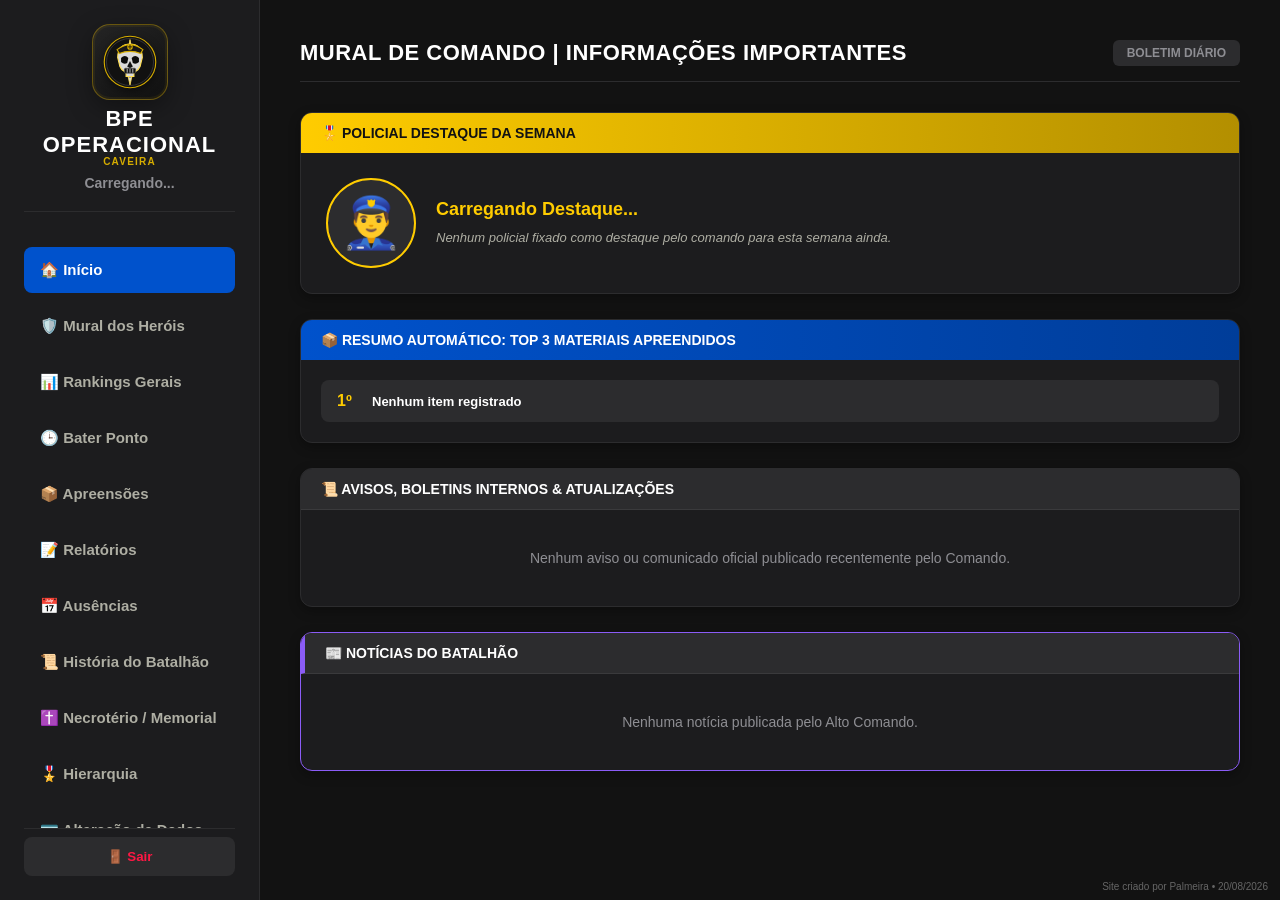
==== commit 95e9f683: "painel.html" ====
--- a/painel.html
+++ b/painel.html
@@ -135,7 +135,7 @@
                         <path d="M50 19v8 M46 23h8" stroke="#111" stroke-width="1.5"/>
                     </svg>
                 </div>
-                <h2>BPE TÁTICO</h2>
+                <h2>BPE OPERACIONAL</h2>
                 <div style="font-size:10px;color:#d6ad00;font-weight:800;letter-spacing:1.2px;margin-top:-2px;">CAVEIRA</div>
                 <div class="user-badge">
                     <p id="user-display">Carregando...</p>
@@ -640,7 +640,8 @@
                                 <label>Foto da Notícia (opcional)</label>
                                 <div style="color:#aaa;font-size:12px;margin-bottom:6px;">Escolha uma imagem do computador ou clique no formulário e use <strong>Ctrl + V</strong> para colar.</div>
                                 <input type="file" id="adm-noticia-foto-arquivo" accept="image/*" onchange="processarFotoNoticia(this)" style="padding:11px; background:#2c2c2e; border:1px solid #3a3a3c; color:white; border-radius:6px; width:100%; box-sizing:border-box;">
-                                <img id="adm-noticia-preview" src="" class="hidden" style="max-width:100%;max-height:240px;margin-top:10px;border-radius:8px;border:1px solid #8b5cf6;object-fit:contain;">
+                                <img id="adm-noticia-preview" src="" class="hidden" style="max-width:100%;
+try{mostrarBotaoRemoverImagemNoticia();}catch(_e){}max-height:240px;margin-top:10px;border-radius:8px;border:1px solid #8b5cf6;object-fit:contain;">
                                 <input type="hidden" id="adm-noticia-base64">
                             </div>
                             <button type="submit" class="btn-ponto iniciar" style="margin:0;background:#8b5cf6;">📰 PUBLICAR NOTÍCIA</button>
@@ -2702,5 +2703,42 @@
     if(document.readyState==='loading') document.addEventListener('DOMContentLoaded', repararEstruturaAbasBPE, {once:true});
 })();
 </script>
+
+<script>
+function removerImagemNoticia(){
+    const ids = ['noticia-foto-base64','noticiaFotoBase64','noticia-imagem-base64','news-foto-base64','newsFotoBase64'];
+    ids.forEach(id=>{
+        const el=document.getElementById(id);
+        if(el) el.value='';
+    });
+
+    const fileIds = ['noticia-foto-arquivo','noticiaFotoArquivo','noticia-imagem-arquivo','news-foto-arquivo','newsFotoArquivo'];
+    fileIds.forEach(id=>{
+        const el=document.getElementById(id);
+        if(el) el.value='';
+    });
+
+    const previews = ['noticia-preview-img','noticia-preview','news-preview-img','news-preview'];
+    previews.forEach(id=>{
+        const el=document.getElementById(id);
+        if(el){
+            el.src='';
+            el.classList.add('hidden');
+            el.style.display='none';
+        }
+    });
+
+    const btn=document.getElementById('btn-remover-imagem-noticia');
+    if(btn) btn.style.display='none';
+
+    if(typeof window.imagemNoticiaAtual !== 'undefined') window.imagemNoticiaAtual=null;
+}
+
+function mostrarBotaoRemoverImagemNoticia(){
+    const btn=document.getElementById('btn-remover-imagem-noticia');
+    if(btn) btn.style.display='inline-block';
+}
+</script>
+
 </body>
 </html>
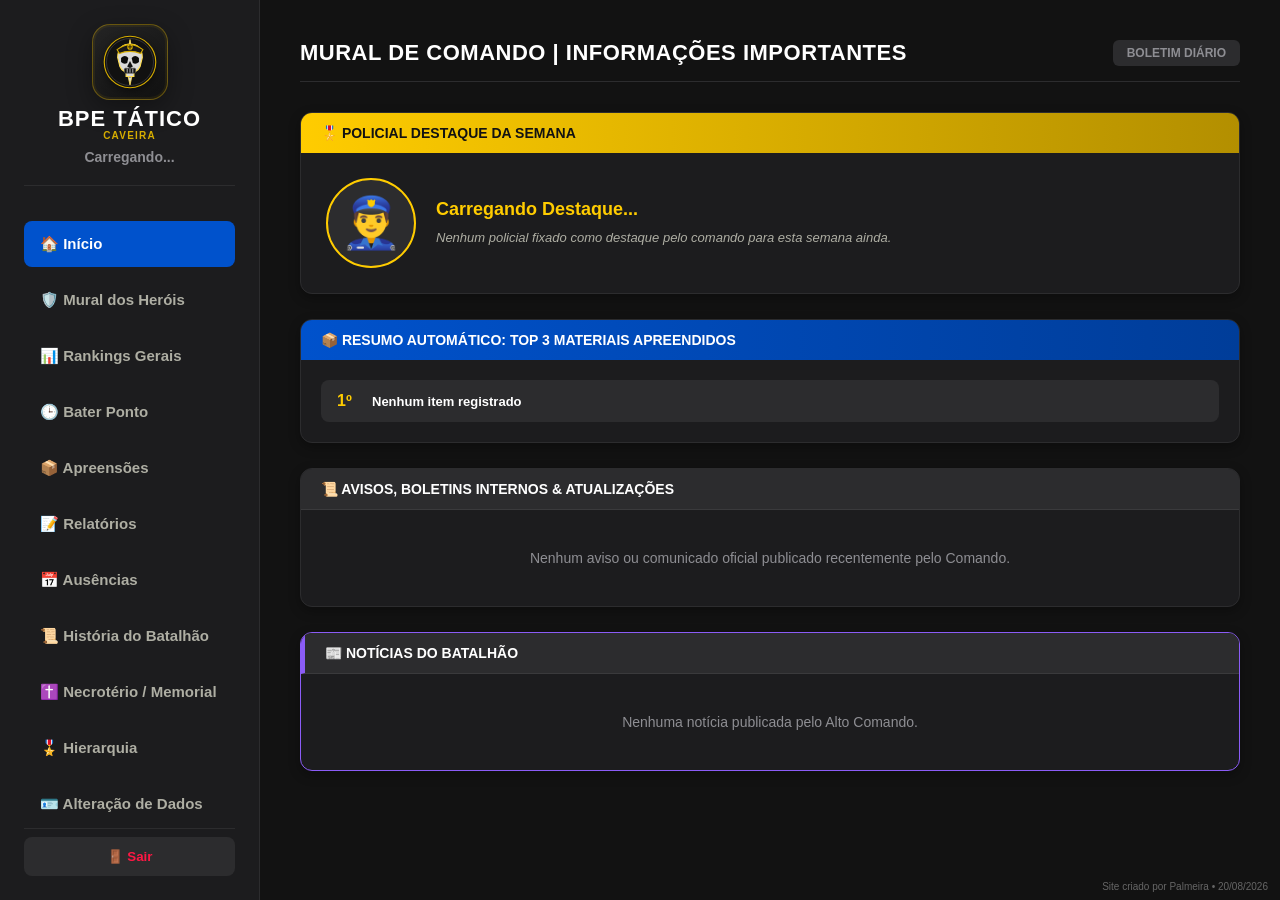
==== commit faf9c8e7: "painel.html" ====
--- a/painel.html
+++ b/painel.html
@@ -135,7 +135,7 @@
                         <path d="M50 19v8 M46 23h8" stroke="#111" stroke-width="1.5"/>
                     </svg>
                 </div>
-                <h2>BPE OPERACIONAL</h2>
+                <h2>BPE TÁTICO</h2>
                 <div style="font-size:10px;color:#d6ad00;font-weight:800;letter-spacing:1.2px;margin-top:-2px;">CAVEIRA</div>
                 <div class="user-badge">
                     <p id="user-display">Carregando...</p>
@@ -640,8 +640,10 @@
                                 <label>Foto da Notícia (opcional)</label>
                                 <div style="color:#aaa;font-size:12px;margin-bottom:6px;">Escolha uma imagem do computador ou clique no formulário e use <strong>Ctrl + V</strong> para colar.</div>
                                 <input type="file" id="adm-noticia-foto-arquivo" accept="image/*" onchange="processarFotoNoticia(this)" style="padding:11px; background:#2c2c2e; border:1px solid #3a3a3c; color:white; border-radius:6px; width:100%; box-sizing:border-box;">
-                                <img id="adm-noticia-preview" src="" class="hidden" style="max-width:100%;
-try{mostrarBotaoRemoverImagemNoticia();}catch(_e){}max-height:240px;margin-top:10px;border-radius:8px;border:1px solid #8b5cf6;object-fit:contain;">
+                                <img id="adm-noticia-preview" src="" class="hidden" style="max-width:100%;max-height:240px;margin-top:10px;border-radius:8px;border:1px solid #8b5cf6;object-fit:contain;">
+                                <button type="button" id="btn-remover-imagem-noticia" onclick="removerImagemNoticia()" style="display:none;background:#b71c1c;border:0;color:#fff;padding:8px 12px;border-radius:6px;font-weight:bold;cursor:pointer;width:max-content;">
+                                    🗑️ REMOVER IMAGEM
+                                </button>
                                 <input type="hidden" id="adm-noticia-base64">
                             </div>
                             <button type="submit" class="btn-ponto iniciar" style="margin:0;background:#8b5cf6;">📰 PUBLICAR NOTÍCIA</button>
@@ -2148,6 +2150,7 @@
                             preview.src=e.target.result;
                             preview.classList.remove('hidden');
                         }
+                        mostrarBotaoRemoverImagemNoticia();
                     };
                     leitor.readAsDataURL(file);
                 }
@@ -2706,38 +2709,25 @@
 
 <script>
 function removerImagemNoticia(){
-    const ids = ['noticia-foto-base64','noticiaFotoBase64','noticia-imagem-base64','news-foto-base64','newsFotoBase64'];
-    ids.forEach(id=>{
-        const el=document.getElementById(id);
-        if(el) el.value='';
-    });
-
-    const fileIds = ['noticia-foto-arquivo','noticiaFotoArquivo','noticia-imagem-arquivo','news-foto-arquivo','newsFotoArquivo'];
-    fileIds.forEach(id=>{
-        const el=document.getElementById(id);
-        if(el) el.value='';
-    });
-
-    const previews = ['noticia-preview-img','noticia-preview','news-preview-img','news-preview'];
-    previews.forEach(id=>{
-        const el=document.getElementById(id);
-        if(el){
-            el.src='';
-            el.classList.add('hidden');
-            el.style.display='none';
-        }
-    });
-
+    const base=document.getElementById('adm-noticia-base64');
+    const arquivo=document.getElementById('adm-noticia-foto-arquivo');
+    const preview=document.getElementById('adm-noticia-preview');
     const btn=document.getElementById('btn-remover-imagem-noticia');
+
+    if(base) base.value='';
+    if(arquivo) arquivo.value='';
+    if(preview){
+        preview.src='';
+        preview.classList.add('hidden');
+    }
     if(btn) btn.style.display='none';
-
-    if(typeof window.imagemNoticiaAtual !== 'undefined') window.imagemNoticiaAtual=null;
 }
 
 function mostrarBotaoRemoverImagemNoticia(){
     const btn=document.getElementById('btn-remover-imagem-noticia');
     if(btn) btn.style.display='inline-block';
 }
+
 </script>
 
 </body>
